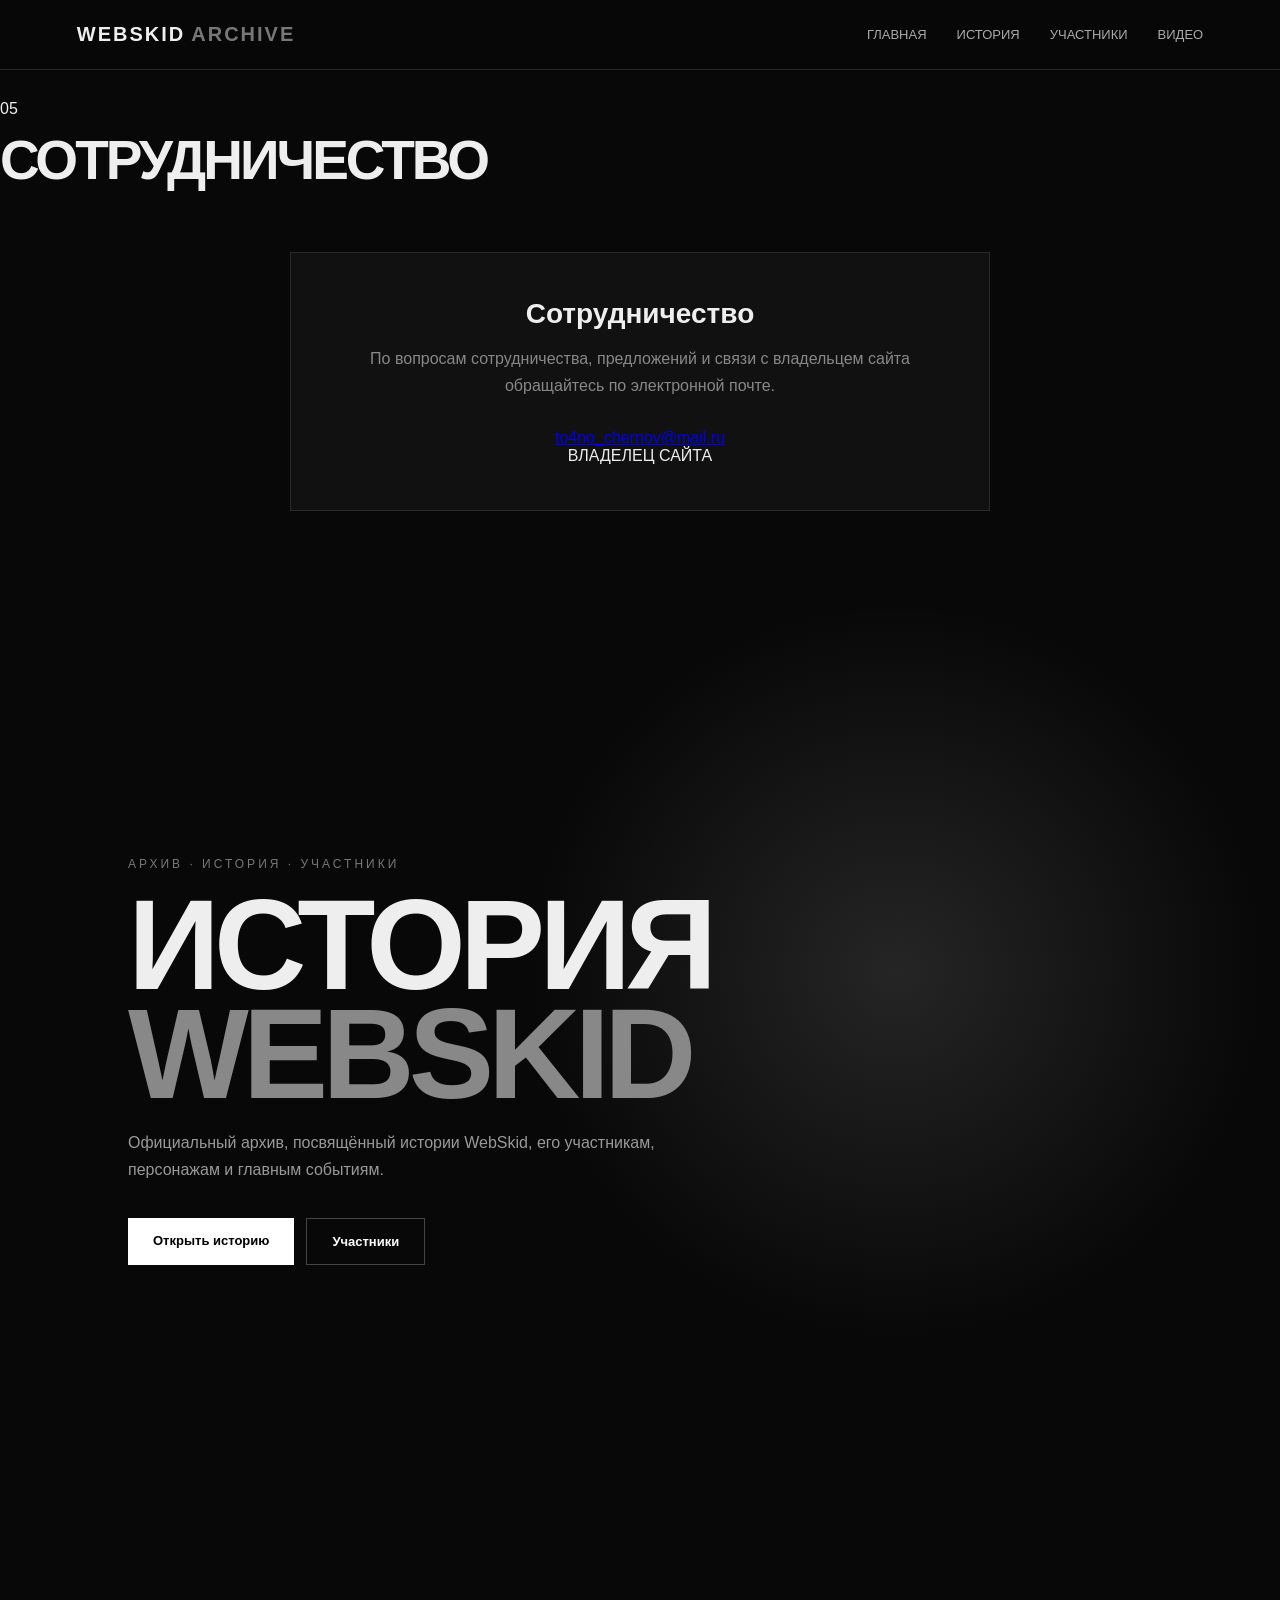
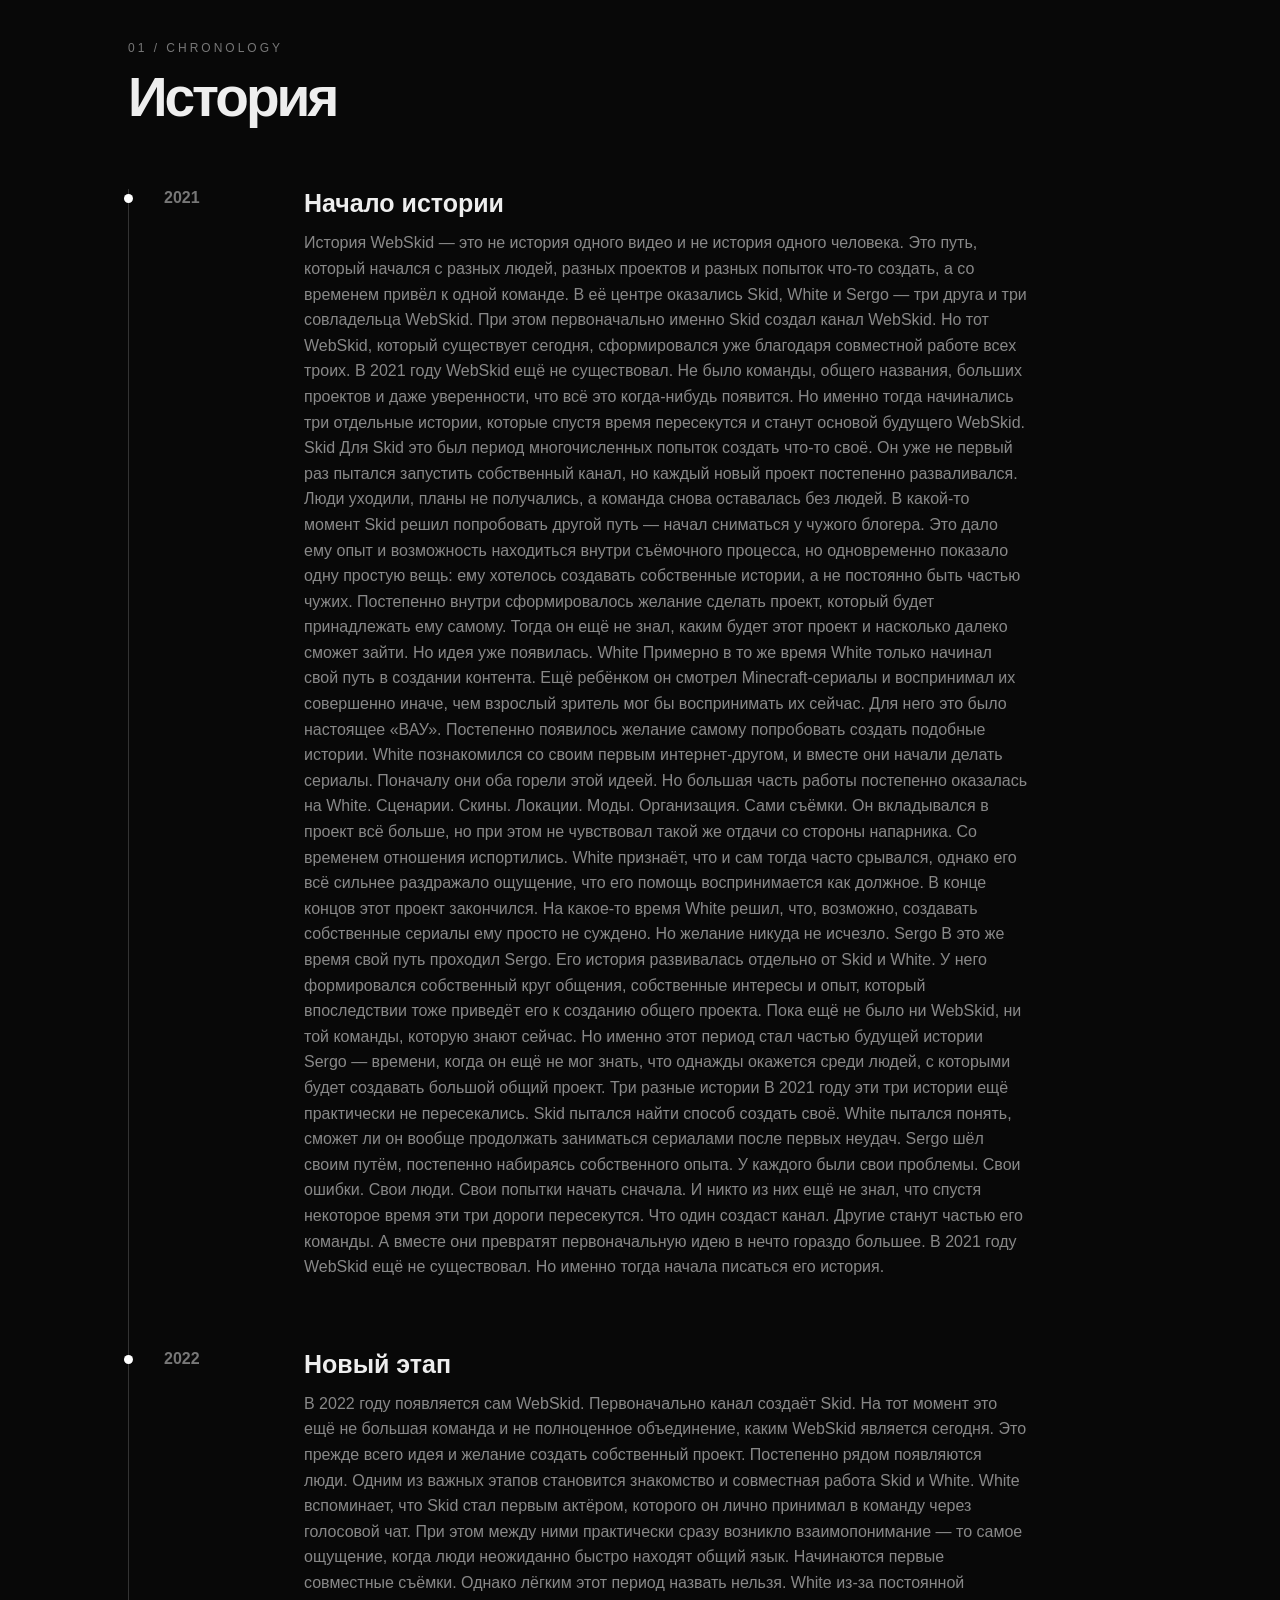
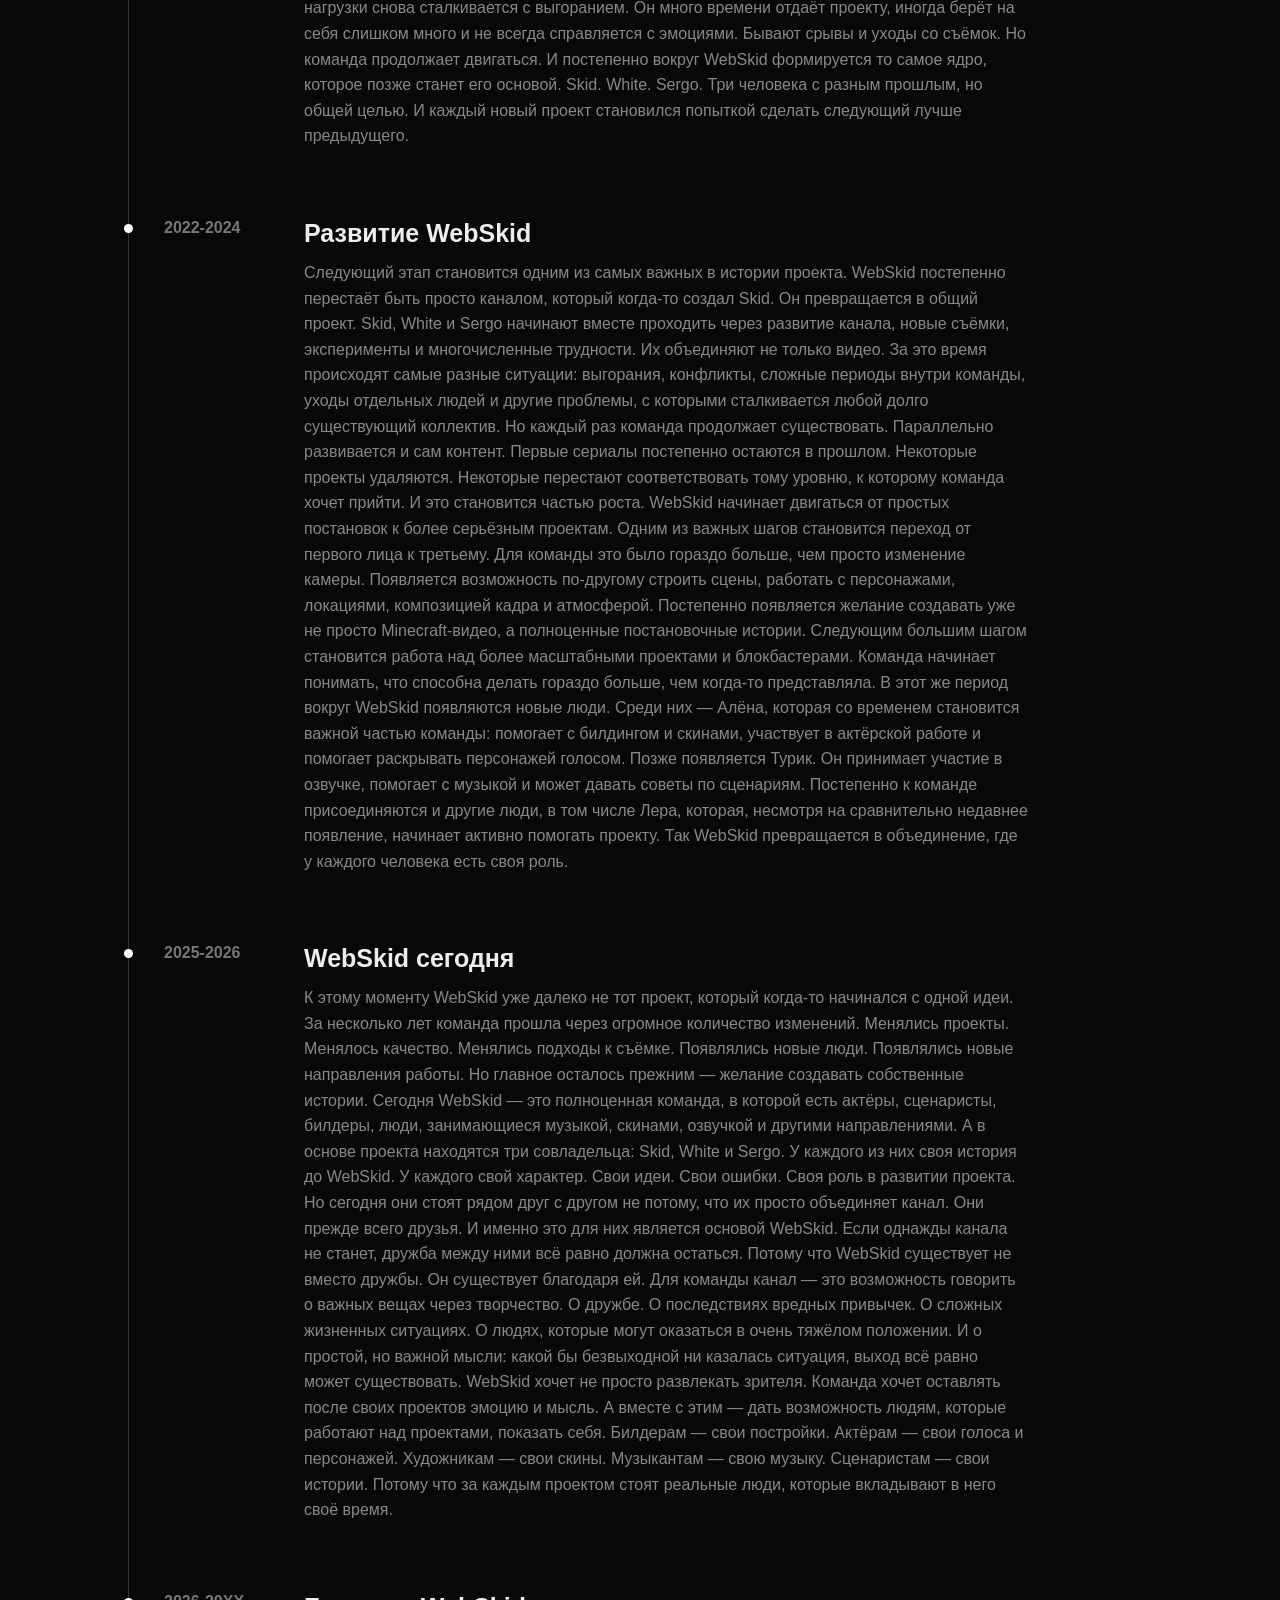
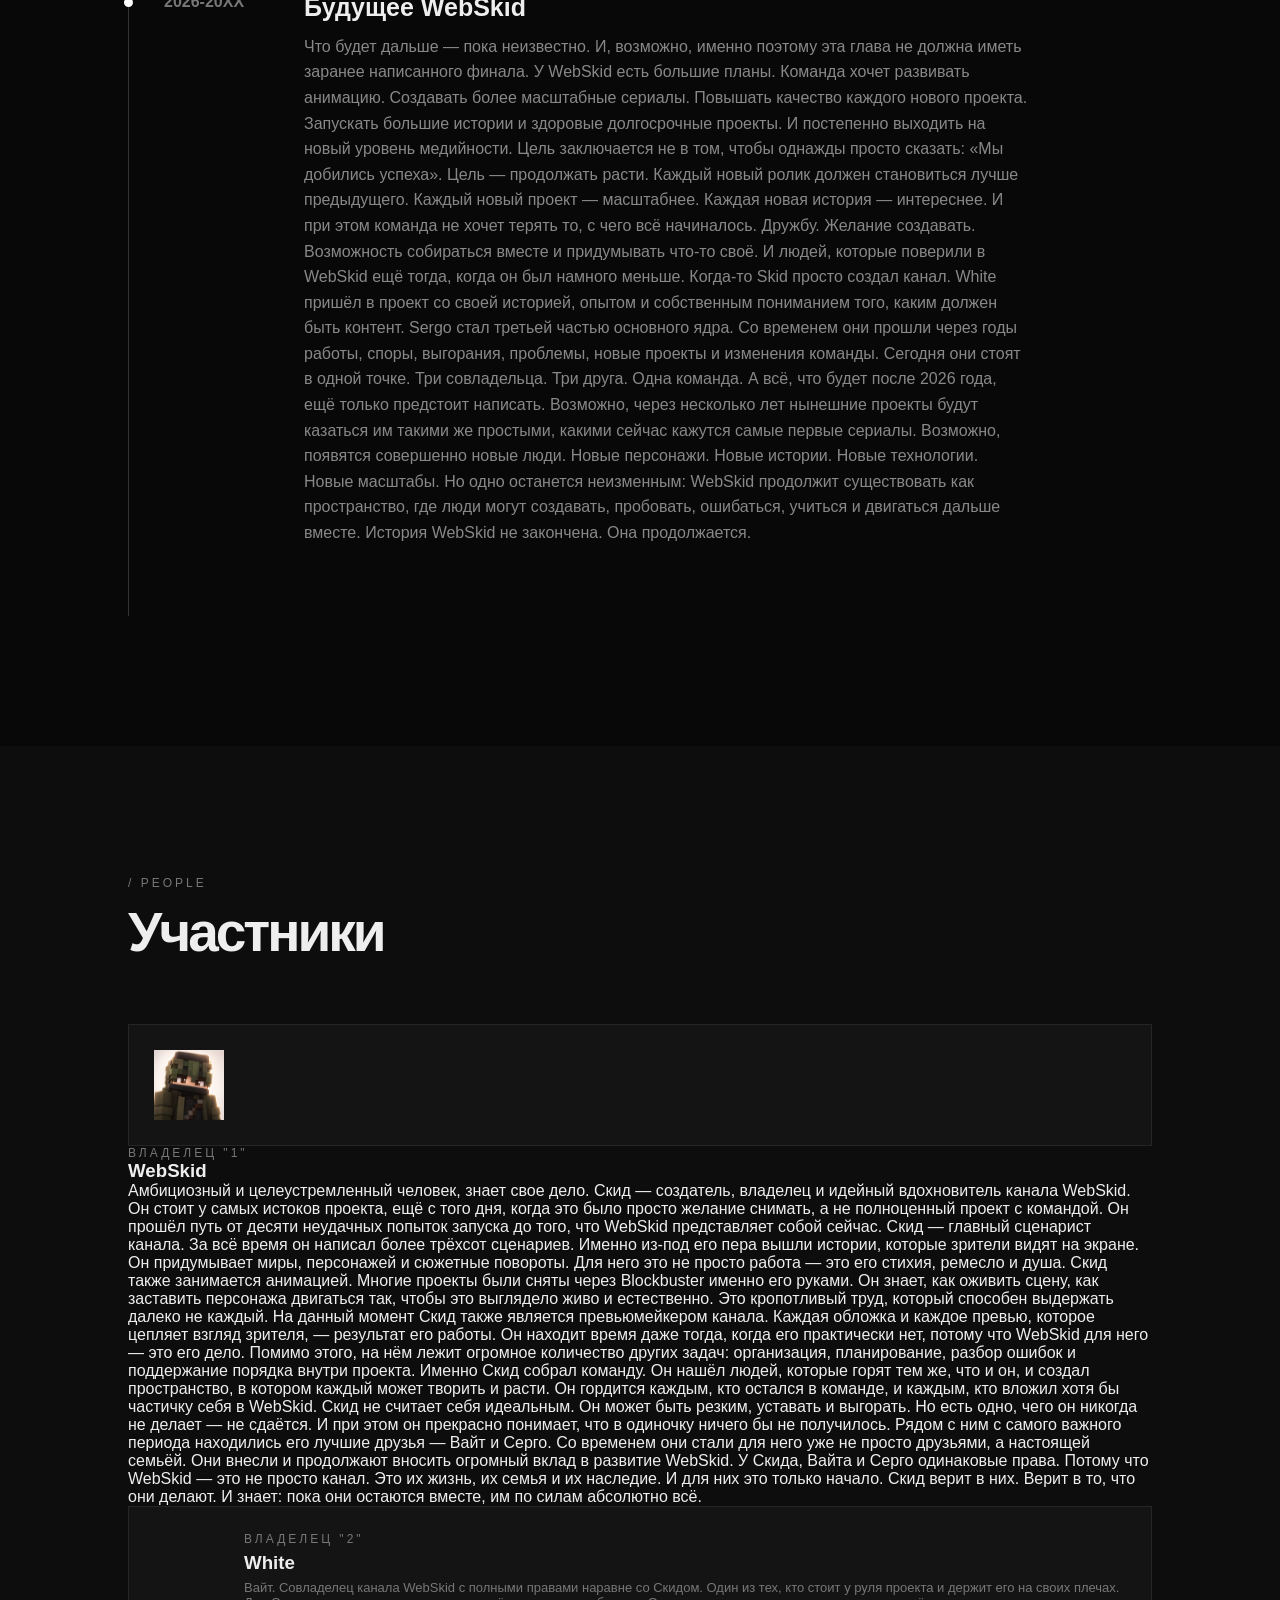
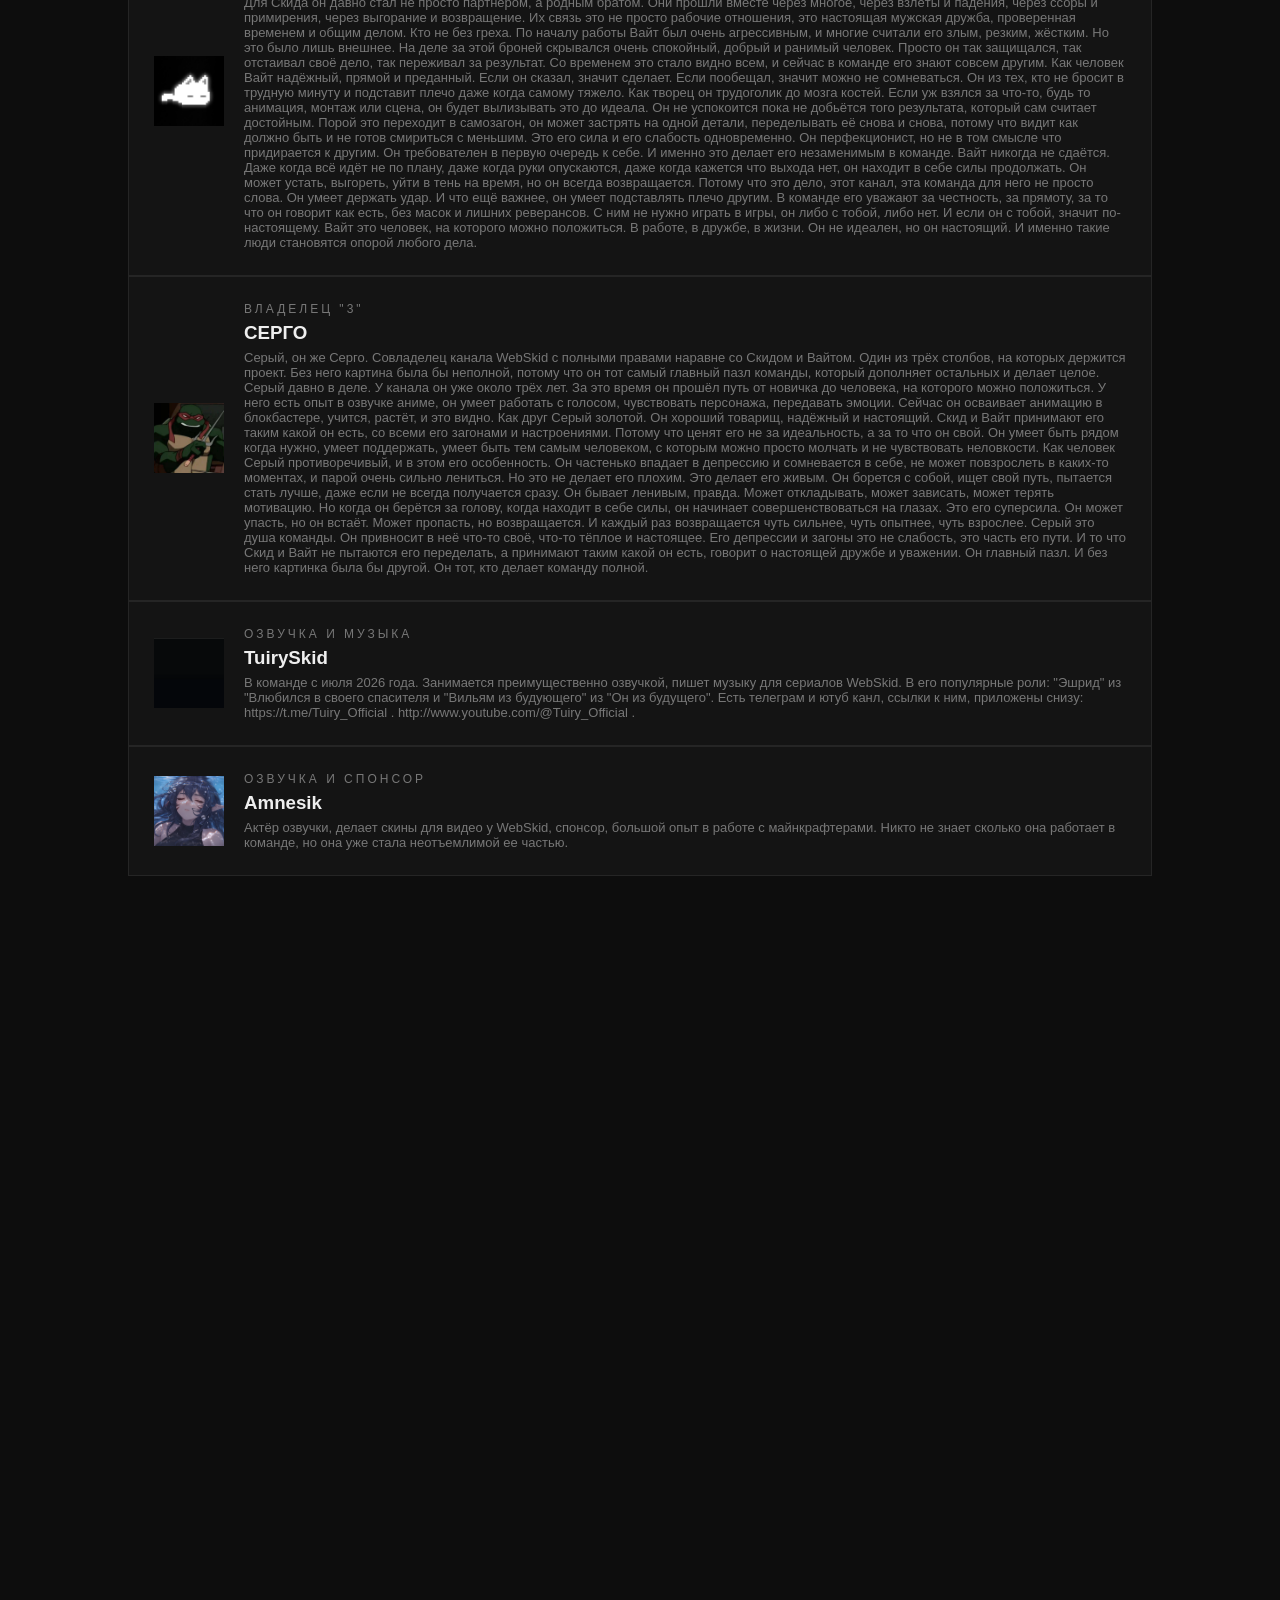
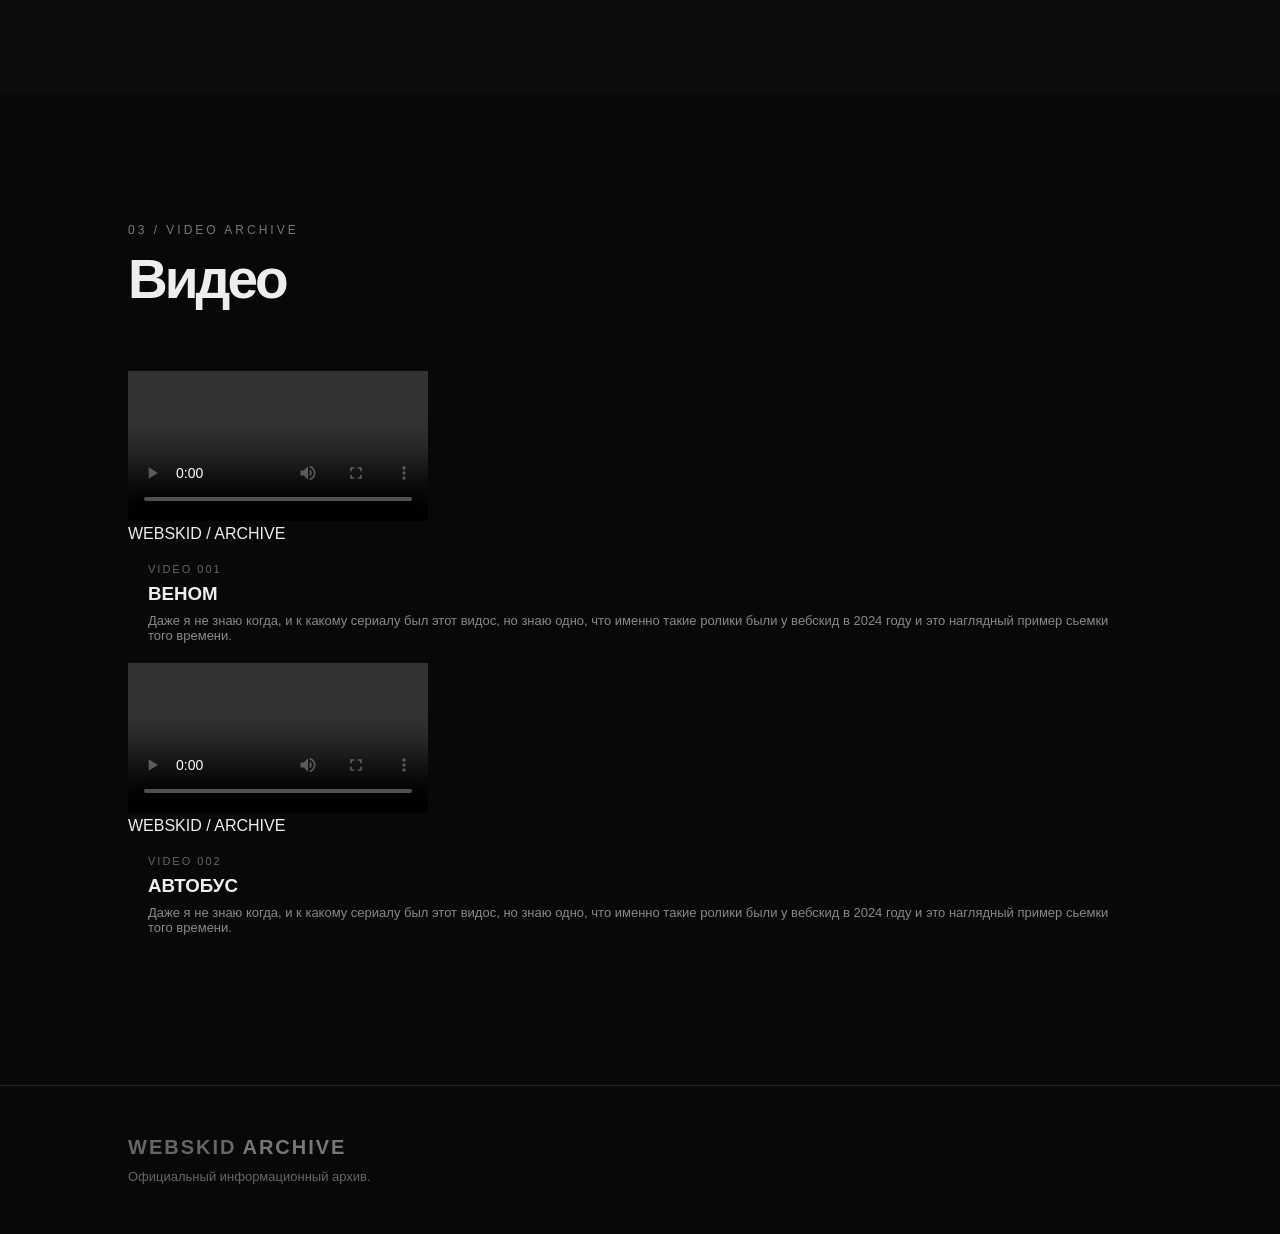
==== index.html @ c8736213 "Update index.html" ====
<!DOCTYPE html>
<html lang="ru">
<head>
	<meta name="google-site-verification" content="oAifn_RwzNo2Ka9eSwXis_Q2N4EGz7neSdnlyb6TXyg" />
    <meta charset="UTF-8">
    <meta name="viewport" content="width=device-width, initial-scale=1.0">
    <title>WebSkid Archive</title>
    <link rel="stylesheet" href="style.css">
</head>

<body>
<section class="collaboration" id="collaboration">
    <div class="section-title">
        <span>05</span>
        <h2>СОТРУДНИЧЕСТВО</h2>
    </div>

    <div class="collaboration-box">
        <h3>Сотрудничество</h3>
        <p>
            По вопросам сотрудничества, предложений и связи
            с владельцем сайта обращайтесь по электронной почте.
        </p>

        <a href="mailto:to4no_chernov@mail.ru" class="owner-email">
    		to4no_chernov@mail.ru
        </a>

        <div class="owner-label">
            ВЛАДЕЛЕЦ САЙТА
        </div>
    </div>
</section>
<header class="header">
    <div class="logo">WEBSKID<span>ARCHIVE</span></div>

    <nav>
        <a href="#home">Главная</a>
        <a href="#history">История</a>
        <a href="#members">Участники</a>
        <a href="#videos">Видео</a>
    </nav>
</header>

<main>

<section id="home" class="hero">
    <div class="hero-content">
        <p class="small-title">АРХИВ · ИСТОРИЯ · УЧАСТНИКИ</p>

        <h1>ИСТОРИЯ<br><span>WEBSKID</span></h1>

        <p class="description">
            Официальный архив, посвящённый истории WebSkid,
            его участникам, персонажам и главным событиям.
        </p>

        <div class="buttons">
            <a href="#history" class="button">Открыть историю</a>
            <a href="#members" class="button secondary">Участники</a>
        </div>
    </div>
</section>


<section id="history" class="section">
    <div class="section-title">
        <p>01 / CHRONOLOGY</p>
        <h2>История</h2>
    </div>

    <div class="timeline">

        <article class="event">
            <div class="date">2021</div>
            <div class="event-content">
                <h3>Начало истории</h3>
                <p>
                 История WebSkid — это не история одного видео и не история одного человека.
Это путь, который начался с разных людей, разных проектов и разных попыток что-то создать, а со временем привёл к одной команде.
В её центре оказались Skid, White и Sergo — три друга и три совладельца WebSkid.
При этом первоначально именно Skid создал канал WebSkid. Но тот WebSkid, который существует сегодня, сформировался уже благодаря совместной работе всех троих.



В 2021 году WebSkid ещё не существовал.
Не было команды, общего названия, больших проектов и даже уверенности, что всё это когда-нибудь появится.
Но именно тогда начинались три отдельные истории, которые спустя время пересекутся и станут основой будущего WebSkid.
Skid
Для Skid это был период многочисленных попыток создать что-то своё.
Он уже не первый раз пытался запустить собственный канал, но каждый новый проект постепенно разваливался. Люди уходили, планы не получались, а команда снова оставалась без людей.
В какой-то момент Skid решил попробовать другой путь — начал сниматься у чужого блогера.
Это дало ему опыт и возможность находиться внутри съёмочного процесса, но одновременно показало одну простую вещь: ему хотелось создавать собственные истории, а не постоянно быть частью чужих.
Постепенно внутри сформировалось желание сделать проект, который будет принадлежать ему самому.
Тогда он ещё не знал, каким будет этот проект и насколько далеко сможет зайти.
Но идея уже появилась.
White
Примерно в то же время White только начинал свой путь в создании контента.
Ещё ребёнком он смотрел Minecraft-сериалы и воспринимал их совершенно иначе, чем взрослый зритель мог бы воспринимать их сейчас.
Для него это было настоящее «ВАУ».
Постепенно появилось желание самому попробовать создать подобные истории.
White познакомился со своим первым интернет-другом, и вместе они начали делать сериалы.
Поначалу они оба горели этой идеей.
Но большая часть работы постепенно оказалась на White.
Сценарии.
Скины.
Локации.
Моды.
Организация.
Сами съёмки.
Он вкладывался в проект всё больше, но при этом не чувствовал такой же отдачи со стороны напарника.
Со временем отношения испортились.
White признаёт, что и сам тогда часто срывался, однако его всё сильнее раздражало ощущение, что его помощь воспринимается как должное.
В конце концов этот проект закончился.
На какое-то время White решил, что, возможно, создавать собственные сериалы ему просто не суждено.
Но желание никуда не исчезло.
Sergo
В это же время свой путь проходил Sergo.
Его история развивалась отдельно от Skid и White.
У него формировался собственный круг общения, собственные интересы и опыт, который впоследствии тоже приведёт его к созданию общего проекта.
Пока ещё не было ни WebSkid, ни той команды, которую знают сейчас.
Но именно этот период стал частью будущей истории Sergo — времени, когда он ещё не мог знать, что однажды окажется среди людей, с которыми будет создавать большой общий проект.
Три разные истории
В 2021 году эти три истории ещё практически не пересекались.
Skid пытался найти способ создать своё.
White пытался понять, сможет ли он вообще продолжать заниматься сериалами после первых неудач.
Sergo шёл своим путём, постепенно набираясь собственного опыта.
У каждого были свои проблемы.
Свои ошибки.
Свои люди.
Свои попытки начать сначала.
И никто из них ещё не знал, что спустя некоторое время эти три дороги пересекутся.
Что один создаст канал.
Другие станут частью его команды.
А вместе они превратят первоначальную идею в нечто гораздо большее.
В 2021 году WebSkid ещё не существовал.
Но именно тогда начала писаться его история.
                </p>
            </div>
        </article>

        <article class="event">
            <div class="date">2022</div>
            <div class="event-content">
                <h3>Новый этап</h3>
                <p>
                 В 2022 году появляется сам WebSkid.
Первоначально канал создаёт Skid.
На тот момент это ещё не большая команда и не полноценное объединение, каким WebSkid является сегодня.
Это прежде всего идея и желание создать собственный проект.
Постепенно рядом появляются люди.
Одним из важных этапов становится знакомство и совместная работа Skid и White.
White вспоминает, что Skid стал первым актёром, которого он лично принимал в команду через голосовой чат. При этом между ними практически сразу возникло взаимопонимание — то самое ощущение, когда люди неожиданно быстро находят общий язык.
Начинаются первые совместные съёмки.
Однако лёгким этот период назвать нельзя.
White из-за постоянной нагрузки снова сталкивается с выгоранием. Он много времени отдаёт проекту, иногда берёт на себя слишком много и не всегда справляется с эмоциями.
Бывают срывы и уходы со съёмок.
Но команда продолжает двигаться.
И постепенно вокруг WebSkid формируется то самое ядро, которое позже станет его основой.
Skid. White. Sergo.
Три человека с разным прошлым, но общей целью.
И каждый новый проект становился попыткой сделать следующий лучше предыдущего.

                </p>
            </div>
        </article>

        <article class="event">
            <div class="date">2022-2024</div>
            <div class="event-content">
                <h3>Развитие WebSkid</h3>
                <p>
               Следующий этап становится одним из самых важных в истории проекта.
WebSkid постепенно перестаёт быть просто каналом, который когда-то создал Skid.
Он превращается в общий проект.
Skid, White и Sergo начинают вместе проходить через развитие канала, новые съёмки, эксперименты и многочисленные трудности.
Их объединяют не только видео.
За это время происходят самые разные ситуации: выгорания, конфликты, сложные периоды внутри команды, уходы отдельных людей и другие проблемы, с которыми сталкивается любой долго существующий коллектив.
Но каждый раз команда продолжает существовать.
Параллельно развивается и сам контент.
Первые сериалы постепенно остаются в прошлом.
Некоторые проекты удаляются.
Некоторые перестают соответствовать тому уровню, к которому команда хочет прийти.
И это становится частью роста.
WebSkid начинает двигаться от простых постановок к более серьёзным проектам.
Одним из важных шагов становится переход от первого лица к третьему.
Для команды это было гораздо больше, чем просто изменение камеры.
Появляется возможность по-другому строить сцены, работать с персонажами, локациями, композицией кадра и атмосферой.
Постепенно появляется желание создавать уже не просто Minecraft-видео, а полноценные постановочные истории.
Следующим большим шагом становится работа над более масштабными проектами и блокбастерами.
Команда начинает понимать, что способна делать гораздо больше, чем когда-то представляла.
В этот же период вокруг WebSkid появляются новые люди.
Среди них — Алёна, которая со временем становится важной частью команды: помогает с билдингом и скинами, участвует в актёрской работе и помогает раскрывать персонажей голосом.
Позже появляется Турик. Он принимает участие в озвучке, помогает с музыкой и может давать советы по сценариям.
Постепенно к команде присоединяются и другие люди, в том числе Лера, которая, несмотря на сравнительно недавнее появление, начинает активно помогать проекту.
Так WebSkid превращается в объединение, где у каждого человека есть своя роль.
  
                </p>
            </div>
        </article>

        <article class="event">
            <div class="date">2025-2026</div>
            <div class="event-content">
                <h3>WebSkid сегодня</h3>
                <p>
                 К этому моменту WebSkid уже далеко не тот проект, который когда-то начинался с одной идеи.
За несколько лет команда прошла через огромное количество изменений.
Менялись проекты.
Менялось качество.
Менялись подходы к съёмке.
Появлялись новые люди.
Появлялись новые направления работы.
Но главное осталось прежним — желание создавать собственные истории.
Сегодня WebSkid — это полноценная команда, в которой есть актёры, сценаристы, билдеры, люди, занимающиеся музыкой, скинами, озвучкой и другими направлениями.
А в основе проекта находятся три совладельца:
Skid, White и Sergo.
У каждого из них своя история до WebSkid.
У каждого свой характер.
Свои идеи.
Свои ошибки.
Своя роль в развитии проекта.
Но сегодня они стоят рядом друг с другом не потому, что их просто объединяет канал.
Они прежде всего друзья.
И именно это для них является основой WebSkid.
Если однажды канала не станет, дружба между ними всё равно должна остаться.
Потому что WebSkid существует не вместо дружбы.
Он существует благодаря ей.
Для команды канал — это возможность говорить о важных вещах через творчество.
О дружбе.
О последствиях вредных привычек.
О сложных жизненных ситуациях.
О людях, которые могут оказаться в очень тяжёлом положении.
И о простой, но важной мысли:
какой бы безвыходной ни казалась ситуация, выход всё равно может существовать.
WebSkid хочет не просто развлекать зрителя.
Команда хочет оставлять после своих проектов эмоцию и мысль.
А вместе с этим — дать возможность людям, которые работают над проектами, показать себя.
Билдерам — свои постройки.
Актёрам — свои голоса и персонажей.
Художникам — свои скины.
Музыкантам — свою музыку.
Сценаристам — свои истории.
Потому что за каждым проектом стоят реальные люди, которые вкладывают в него своё время.
                </p>
            </div>
        </article>

	 <article class="event">
            <div class="date">2026-20ХХ</div>
            <div class="event-content">
                <h3>Будущее WebSkid </h3>
                <p>
					Что будет дальше — пока неизвестно.
И, возможно, именно поэтому эта глава не должна иметь заранее написанного финала.
У WebSkid есть большие планы.
Команда хочет развивать анимацию.
Создавать более масштабные сериалы.
Повышать качество каждого нового проекта.
Запускать большие истории и здоровые долгосрочные проекты.
И постепенно выходить на новый уровень медийности.
Цель заключается не в том, чтобы однажды просто сказать:
«Мы добились успеха».
Цель — продолжать расти.
Каждый новый ролик должен становиться лучше предыдущего.
Каждый новый проект — масштабнее.
Каждая новая история — интереснее.
И при этом команда не хочет терять то, с чего всё начиналось.
Дружбу.
Желание создавать.
Возможность собираться вместе и придумывать что-то своё.
И людей, которые поверили в WebSkid ещё тогда, когда он был намного меньше.
Когда-то Skid просто создал канал.
White пришёл в проект со своей историей, опытом и собственным пониманием того, каким должен быть контент.
Sergo стал третьей частью основного ядра.
Со временем они прошли через годы работы, споры, выгорания, проблемы, новые проекты и изменения команды.
Сегодня они стоят в одной точке.
Три совладельца. Три друга. Одна команда.
А всё, что будет после 2026 года, ещё только предстоит написать.
Возможно, через несколько лет нынешние проекты будут казаться им такими же простыми, какими сейчас кажутся самые первые сериалы.
Возможно, появятся совершенно новые люди.
Новые персонажи.
Новые истории.
Новые технологии.
Новые масштабы.
Но одно останется неизменным:
WebSkid продолжит существовать как пространство, где люди могут создавать, пробовать, ошибаться, учиться и двигаться дальше вместе.
История WebSkid не закончена.
Она продолжается.

</p>

    </div>
</section>


<section id="members" class="section dark">
    <div class="section-title">
        <p>/ PEOPLE</p>
        <h2>Участники</h2>
    </div>

    <div class="members-grid">

        <article class="member-card">
            <div class="avatar"><img src="images/Skid.PNG" ></div></div>
            <div>
                <p class="role">ВЛАДЕЛЕЦ "1"</p>
                <h3>WebSkid</h3>
                <p>Амбициозный и целеустремленный человек, знает свое дело. Скид — создатель, владелец и идейный вдохновитель канала WebSkid. Он стоит у самых истоков проекта, ещё с того дня, когда это было просто желание снимать, а не полноценный проект с командой.

Он прошёл путь от десяти неудачных попыток запуска до того, что WebSkid представляет собой сейчас. Скид — главный сценарист канала. За всё время он написал более трёхсот сценариев. Именно из-под его пера вышли истории, которые зрители видят на экране. Он придумывает миры, персонажей и сюжетные повороты. Для него это не просто работа — это его стихия, ремесло и душа.

Скид также занимается анимацией. Многие проекты были сняты через Blockbuster именно его руками. Он знает, как оживить сцену, как заставить персонажа двигаться так, чтобы это выглядело живо и естественно. Это кропотливый труд, который способен выдержать далеко не каждый.

На данный момент Скид также является превьюмейкером канала. Каждая обложка и каждое превью, которое цепляет взгляд зрителя, — результат его работы. Он находит время даже тогда, когда его практически нет, потому что WebSkid для него — это его дело.

Помимо этого, на нём лежит огромное количество других задач: организация, планирование, разбор ошибок и поддержание порядка внутри проекта.

Именно Скид собрал команду. Он нашёл людей, которые горят тем же, что и он, и создал пространство, в котором каждый может творить и расти. Он гордится каждым, кто остался в команде, и каждым, кто вложил хотя бы частичку себя в WebSkid.

Скид не считает себя идеальным. Он может быть резким, уставать и выгорать. Но есть одно, чего он никогда не делает — не сдаётся.

И при этом он прекрасно понимает, что в одиночку ничего бы не получилось. Рядом с ним с самого важного периода находились его лучшие друзья — Вайт и Серго. Со временем они стали для него уже не просто друзьями, а настоящей семьёй. Они внесли и продолжают вносить огромный вклад в развитие WebSkid.

У Скида, Вайта и Серго одинаковые права. Потому что WebSkid — это не просто канал. Это их жизнь, их семья и их наследие.

И для них это только начало.

Скид верит в них. Верит в то, что они делают. И знает: пока они остаются вместе, им по силам абсолютно всё.</p>
            </div>
        </article>

        <article class="member-card">
            <div class="avatar"><img src="images/SSD.jpg" alt="Tuiry"></div></div>
            <div>
                <p class="role">ВЛАДЕЛЕЦ "2"</p>
                <h3>White</h3>
                <p> Вайт. Совладелец канала WebSkid с полными правами наравне со Скидом. Один из тех, кто стоит у руля проекта и держит его на своих плечах. Для Скида он давно стал не просто партнёром, а родным братом. Они прошли вместе через многое, через взлёты и падения, через ссоры и примирения, через выгорание и возвращение. Их связь это не просто рабочие отношения, это настоящая мужская дружба, проверенная временем и общим делом. Кто не без греха. По началу работы Вайт был очень агрессивным, и многие считали его злым, резким, жёстким. Но это было лишь внешнее. На деле за этой броней скрывался очень спокойный, добрый и ранимый человек. Просто он так защищался, так отстаивал своё дело, так переживал за результат. Со временем это стало видно всем, и сейчас в команде его знают совсем другим. Как человек Вайт надёжный, прямой и преданный. Если он сказал, значит сделает. Если пообещал, значит можно не сомневаться. Он из тех, кто не бросит в трудную минуту и подставит плечо даже когда самому тяжело. Как творец он трудоголик до мозга костей. Если уж взялся за что-то, будь то анимация, монтаж или сцена, он будет вылизывать это до идеала. Он не успокоится пока не добьётся того результата, который сам считает достойным. Порой это переходит в самозагон, он может застрять на одной детали, переделывать её снова и снова, потому что видит как должно быть и не готов смириться с меньшим. Это его сила и его слабость одновременно. Он перфекционист, но не в том смысле что придирается к другим. Он требователен в первую очередь к себе. И именно это делает его незаменимым в команде. Вайт никогда не сдаётся. Даже когда всё идёт не по плану, даже когда руки опускаются, даже когда кажется что выхода нет, он находит в себе силы продолжать. Он может устать, выгореть, уйти в тень на время, но он всегда возвращается. Потому что это дело, этот канал, эта команда для него не просто слова. Он умеет держать удар. И что ещё важнее, он умеет подставлять плечо другим. В команде его уважают за честность, за прямоту, за то что он говорит как есть, без масок и лишних реверансов. С ним не нужно играть в игры, он либо с тобой, либо нет. И если он с тобой, значит по-настоящему. Вайт это человек, на которого можно положиться. В работе, в дружбе, в жизни. Он не идеален, но он настоящий. И именно такие люди становятся опорой любого дела.   </p>
            </div>
        </article>

        <article class="member-card">
            <div class="avatar"><img src="images/Sergo.jpg" ></div></div>
            <div>
                <p class="role">ВЛАДЕЛЕЦ "3"</p>
                <h3>СЕРГО</h3>
                <p> Серый, он же Серго. Совладелец канала WebSkid с полными правами наравне со Скидом и Вайтом. Один из трёх столбов, на которых держится проект. Без него картина была бы неполной, потому что он тот самый главный пазл команды, который дополняет остальных и делает целое. Серый давно в деле. У канала он уже около трёх лет. За это время он прошёл путь от новичка до человека, на которого можно положиться. У него есть опыт в озвучке аниме, он умеет работать с голосом, чувствовать персонажа, передавать эмоции. Сейчас он осваивает анимацию в блокбастере, учится, растёт, и это видно. Как друг Серый золотой. Он хороший товарищ, надёжный и настоящий. Скид и Вайт принимают его таким какой он есть, со всеми его загонами и настроениями. Потому что ценят его не за идеальность, а за то что он свой. Он умеет быть рядом когда нужно, умеет поддержать, умеет быть тем самым человеком, с которым можно просто молчать и не чувствовать неловкости. Как человек Серый противоречивый, и в этом его особенность. Он частенько впадает в депрессию и сомневается в себе, не может повзрослеть в каких-то моментах, и парой очень сильно лениться. Но это не делает его плохим. Это делает его живым. Он борется с собой, ищет свой путь, пытается стать лучше, даже если не всегда получается сразу. Он бывает ленивым, правда. Может откладывать, может зависать, может терять мотивацию. Но когда он берётся за голову, когда находит в себе силы, он начинает совершенствоваться на глазах. Это его суперсила. Он может упасть, но он встаёт. Может пропасть, но возвращается. И каждый раз возвращается чуть сильнее, чуть опытнее, чуть взрослее. Серый это душа команды. Он привносит в неё что-то своё, что-то тёплое и настоящее. Его депрессии и загоны это не слабость, это часть его пути. И то что Скид и Вайт не пытаются его переделать, а принимают таким какой он есть, говорит о настоящей дружбе и уважении. Он главный пазл. И без него картинка была бы другой. Он тот, кто делает команду полной. </p>
            </div>
        </article>
<article class="member-card">
            <div class="avatar">
		<img src="images/tuiry.png" alt="Tuiry"></div>
            <div>
                <p class="role">ОЗВУЧКА И МУЗЫКА</p>
                <h3>TuirySkid</h3>

                <p>В команде с июля 2026 года. Занимается преимущественно озвучкой, пишет музыку для сериалов WebSkid.
 В его популярные роли: "Эшрид" из "Влюбился в своего спасителя и "Вильям из будующего" из "Он из будущего". 
Есть телеграм и ютуб канл, ссылки к ним, приложены снизу: https://t.me/Tuiry_Official . http://www.youtube.com/@Tuiry_Official .</p>

            </div>
        </article>
<article class="member-card">
            <div class="avatar"><img src="images/Ler.jpg" ></div>
            <div>
                <p class="role">ОЗВУЧКА И СПОНСОР</p>
                <h3>Amnesik</h3>
                <p>Актёр озвучки, делает скины для видео у WebSkid, спонсор, большой опыт в работе с майнкрафтерами. Никто не знает сколько она работает в команде, но она уже стала неотъемлимой ее частью. </p>
            </div>
        </article>
<article class="member-card">
            <div class="avatar"><img src="images/loii.jpg" ></div>
            <div>
                <p class="role">ОЗВУЧКА</p>
                <h3>Лютик</h3>
                <p>В команде Webskid примерно с 23 декабря 2025 года. Занимается озвучкой майнкрафт сериалов уже 1 год и 9 месяцев. Делала долгий перерыв в озвучке из-за нехватки времени, но теперь продолжает активную работу. 
Самые популярные роли:
Айлин - охотник влюбился в девушку лису;
Сацуки - ботанка влюбилась в главную хулиганку.</p>
            </div>
        </article>
<article class="member-card">
            <div class="avatar"><img src="images/popo.jpg" ></div>
            <div>
                <p class="role">ОЗВУЧКА</p>
                <h3>Выдра</h3>
                <p> В команде с августа 2024 года. Дала голос многим персонажам. Самые узнаваемые — Сабрина из "Хроноскитальцев", Мию из "В неудачника влюбилась девушка робот" и Мимико из "Влюбился в спасителя". </p>
            </div>
        </article>
<article class="member-card">
            <div class="avatar"><img src="images/GRR.jpg" ></div>
            <div>
                <p class="role">БИЛДИНГ И ОЗВУЧКА</p>
                <h3>Miruka</h3>
                <p>Занимается озвучкой два года, но в основе своей работает билдером и стаж работы уже более 5 лет. На WebSkid зачастую помогает Вайту, знает как сделать любой кадр лучше.</p>
            </div>
        </article>
<article class="member-card">
            <div class="avatar"><img src="images/chay.jpg" ></div>
            <div>
                <p class="role">ОЗВУЧКА</p>
                <h3>ЧаЙоК</h3>
                <p>
Занимается озвучкой с декабря 2025, Дал голос запомнившему персонажу "Эйрик" из "Влюбился в своего спасителя"</p>
            </div>
        </article>
<article class="member-card">
            <div class="avatar"><img src="images/gost.jpg" ></div>
            <div>
                <p class="role">ОЗВУЧКА</p>
                <h3>ChIMeRat</h3>
                <p>В команде с мая 2026 года, занимает роль актёра озвучки. Даёт свой голос персонажам, стараясь передать их характер, эмоции и настроение. Любит экспериментировать с подачей и добавлять что-то своё, чтобы персонажи звучали живо и не скучно. Старается делать озвучку такой, чтобы зрителям было интересно слушать и следить за героями.

За время работы в команде озвучила таких персонажей, как Кимико из сериала «Влюбился в своего спасителя» и Вику из «Девушка не знала, что он из будущего».</p>
            </div>
        </article>

    </div>
</section>


<section id="videos" class="section">
    <div class="section-title">
        <p>03 / VIDEO ARCHIVE</p>
        <h2>Видео</h2>
    </div>

<div class="video-card>
	<div class="video-player">
		<video controls>
			<source src="videos/First.MP4" type="video/MP4">
		</video>

		<div class="video-labe1">WEBSKID / ARCHIVE</div>
	</div>
			<div class="video-info">
				<p class="video-number">VIDEO 001</p>
				<h3> ВЕНОМ </h3>
				<p>Даже я не знаю когда, и к какому сериалу был этот видос, но знаю одно, что именно такие ролики были у вебскид в 2024 году и это наглядный пример сьемки того времени.</p>
			</div>
</div>

<div class="video-card>
	<div class="video-player">
		<video controls>
			<source src="videos/Second.MOV" type="video/MP4">
		</video>

		<div class="video-labe1">WEBSKID / ARCHIVE</div>
	</div>
			<div class="video-info">
				<p class="video-number">VIDEO 002</p>
				<h3> АВТОБУС </h3>
				<p>Даже я не знаю когда, и к какому сериалу был этот видос, но знаю одно, что именно такие ролики были у вебскид в 2024 году и это наглядный пример сьемки того времени.</p>
			</div>
</div>


</section>

</main>
	




<footer>
    <div class="logo">WEBSKID<span>ARCHIVE</span></div>
    <p>Официальный информационный архив.</p>
</footer>

<script src="script.js"></script>

</body>
</html>
---- style.css ----
* {
    margin: 0;
    padding: 0;
    box-sizing: border-box;
}

html {
    scroll-behavior: smooth;
}

body {
    background: #080808;
    color: #eeeeee;
    font-family: Arial, Helvetica, sans-serif;
}

.header {
    position: fixed;
    top: 0;
    left: 0;
    width: 100%;
    height: 70px;

    display: flex;
    align-items: center;
    justify-content: space-between;

    padding: 0 6%;
    background: rgba(8, 8, 8, 0.85);
    border-bottom: 1px solid #242424;

    backdrop-filter: blur(12px);
    z-index: 100;
}

.logo {
    font-size: 20px;
    font-weight: 900;
    letter-spacing: 2px;
}

.logo span {
    color: #777;
    margin-left: 6px;
}

nav {
    display: flex;
    gap: 30px;
}

nav a {
    color: #aaa;
    text-decoration: none;
    font-size: 13px;
    text-transform: uppercase;
    transition: 0.2s;
}

nav a:hover {
    color: white;
}


.hero {
    min-height: 100vh;

    display: flex;
    align-items: center;

    padding: 120px 10%;

    background:
        radial-gradient(circle at 70% 40%, #252525 0%, transparent 35%),
        #080808;
}

.hero-content {
    max-width: 800px;
}

.small-title,
.section-title p,
.role {
    color: #777;
    font-size: 12px;
    letter-spacing: 3px;
}

.hero h1 {
    margin: 20px 0;

    font-size: clamp(55px, 10vw, 130px);
    line-height: 0.85;
    letter-spacing: -6px;
}

.hero h1 span {
    color: #888;
}

.description {
    max-width: 550px;
    color: #999;
    line-height: 1.7;
    font-size: 16px;
}

.buttons {
    display: flex;
    gap: 12px;
    margin-top: 35px;
}

.button {
    display: inline-block;
    padding: 15px 25px;

    background: white;
    color: black;

    text-decoration: none;
    font-size: 13px;
    font-weight: bold;

    transition: 0.2s;
}

.button:hover {
    transform: translateY(-3px);
}

.button.secondary {
    background: transparent;
    color: white;
    border: 1px solid #444;
}


.section {
    padding: 130px 10%;
}

.section.dark {
    background: #0d0d0d;
}

.section-title {
    margin-bottom: 60px;
}

.section-title h2 {
    margin-top: 10px;
    font-size: 55px;
    letter-spacing: -3px;
}


.timeline {
    max-width: 900px;
    border-left: 1px solid #333;
}

.event {
    position: relative;

    display: grid;
    grid-template-columns: 100px 1fr;
    gap: 40px;

    padding: 0 0 70px 35px;
}

.event::before {
    content: "";

    position: absolute;
    left: -5px;
    top: 5px;

    width: 9px;
    height: 9px;

    background: white;
    border-radius: 50%;
}

.date {
    color: #777;
    font-weight: bold;
}

.event-content h3 {
    font-size: 25px;
    margin-bottom: 12px;
}

.event-content p {
    color: #888;
    line-height: 1.6;
}


.members-grid {
    display: grid;
    grid-template-columns: repeat(auto-fit, minmax(280px, 1fr));
    gap: 20px;
}

.member-card {
    padding: 25px;

    display: flex;
    align-items: center;
    gap: 20px;

    background: #141414;
    border: 1px solid #252525;

    transition: 0.25s;
}

.member-card:hover {
    transform: translateY(-5px);
    border-color: #555;
}
.avatar {
    width: 70px;
    height: 70px;
    overflow: hidden;
    flex-shrink: 0;
}

.avatar img {
    width: 100%;
    height: 100%;
    object-fit: cover;
}
.avatar {
    width: 70px;
    height: 70px;

    display: flex;
    align-items: center;
    justify-content: center;

    background: #252525;
    color: #777;

    font-size: 25px;
    font-weight: bold;
}

.member-card h3 {
    margin: 6px 0;
}

.member-card p:last-child {
    color: #777;
    font-size: 13px;
}


.video-grid {
    display: grid;
    grid-template-columns: repeat(auto-fit, minmax(300px, 1fr));
    gap: 25px;
}

.video-card {
    background: #111;
    border: 1px solid #242424;
}

.video-placeholder {
    height: 190px;

    display: flex;
    align-items: center;
    justify-content: center;

    background: #202020;

    font-size: 35px;
    color: #777;
}

.video-info {
    padding: 20px;
}

.video-info p:first-child {
    color: #666;
    font-size: 11px;
    letter-spacing: 2px;
}

.video-info h3 {
    margin: 10px 0;
}

.video-info p:last-child {
    color: #777;
    font-size: 13px;
}


footer {
    padding: 50px 10%;
    border-top: 1px solid #222;
    color: #666;
}

footer p {margin-top: 10px;
    font-size: 13px;
}


@media (max-width: 700px) {

    .header {
        padding: 0 20px;
    }

    nav {
        display: none;
    }

    .hero {
        padding: 100px 25px;
    }

    .hero h1 {
        letter-spacing: -3px;
    }

    .section {
        padding: 90px 25px;
    }

    .section-title h2 {
        font-size: 42px;
    }

    .event {
        grid-template-columns: 1fr;
        gap: 10px;
    }

    .buttons {
        flex-direction: column;
        align-items: flex-start;
    }
}


.video-card {
width: 600px;
max-width: 90%;
margin: 0 auto;
background: #111;
border: 1px solid #292929;
overflow: hidden;
}

.video-player {
position: relative;
width: 100%;
aspect-ratio: 16 / 9;
background: #000;
}

.video-player video {
width: 100%;
height: 100%;
display: block;
}

.video-label {
position: absolute;
top: 12px;
left: 12px;
padding: 6px 10px;
background: rgba(0, 0, 0, 0.8);
border-left: 3px solid #e63946;
color: white;
font-size: 11px;
letter-spacing: 1.5px;
pointer-events: none;
}

.video-info {
padding: 20px;
}

.video-number {
color: #e63946;
font-size: 11px;
letter-spacing: 2px;
}

.video-info h3 {
margin: 8px 0;
}

.video-info p:last-child {
color: #888;
}
.collaboration {
    padding: 100px 0;
}

.collaboration-box {
    max-width: 700px;
    margin: 0 auto;
    padding: 45px;
    background: #111;
    border: 1px solid #292929;
    text-align: center;
}

.collaboration-box h3 {
    margin-bottom: 15px;
    font-size: 28px;
}

.collaboration-box p {
    color: #888;
    line-height: 1.7;
    margin-bottom: 30px;
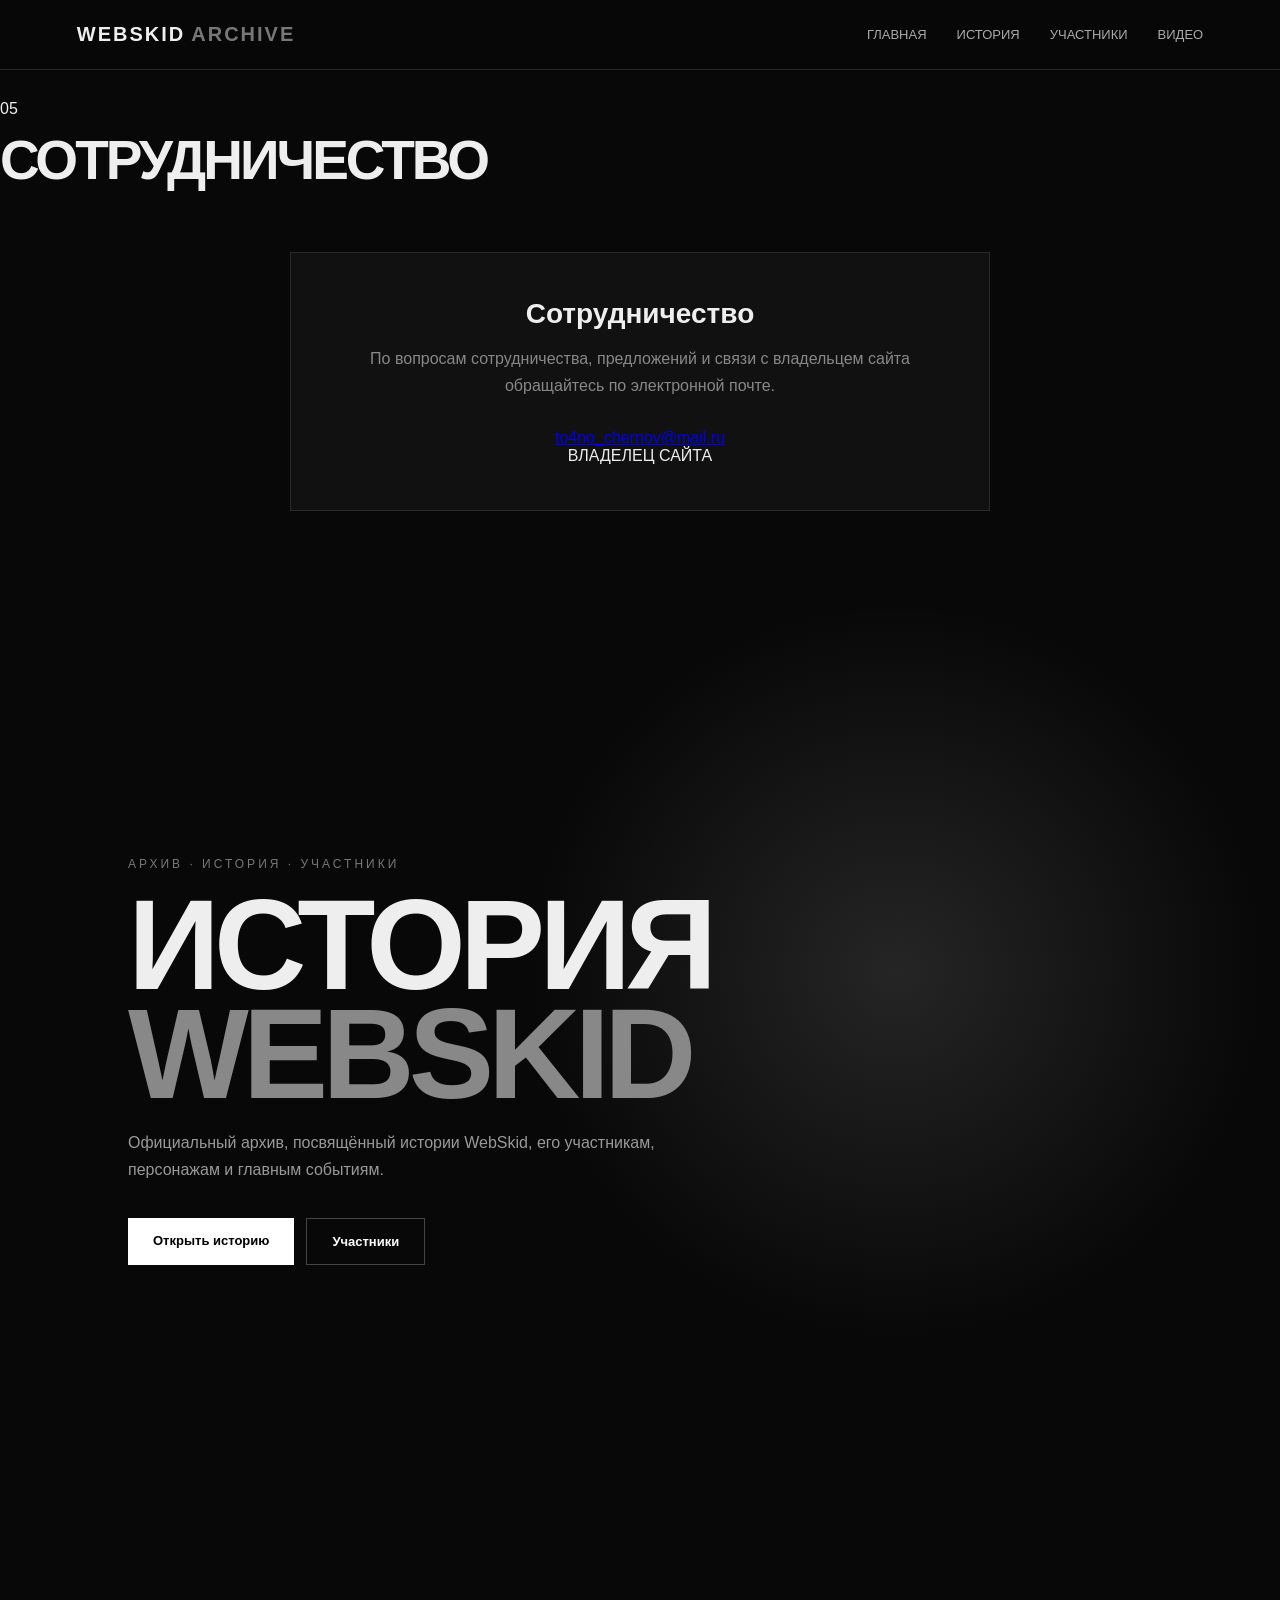
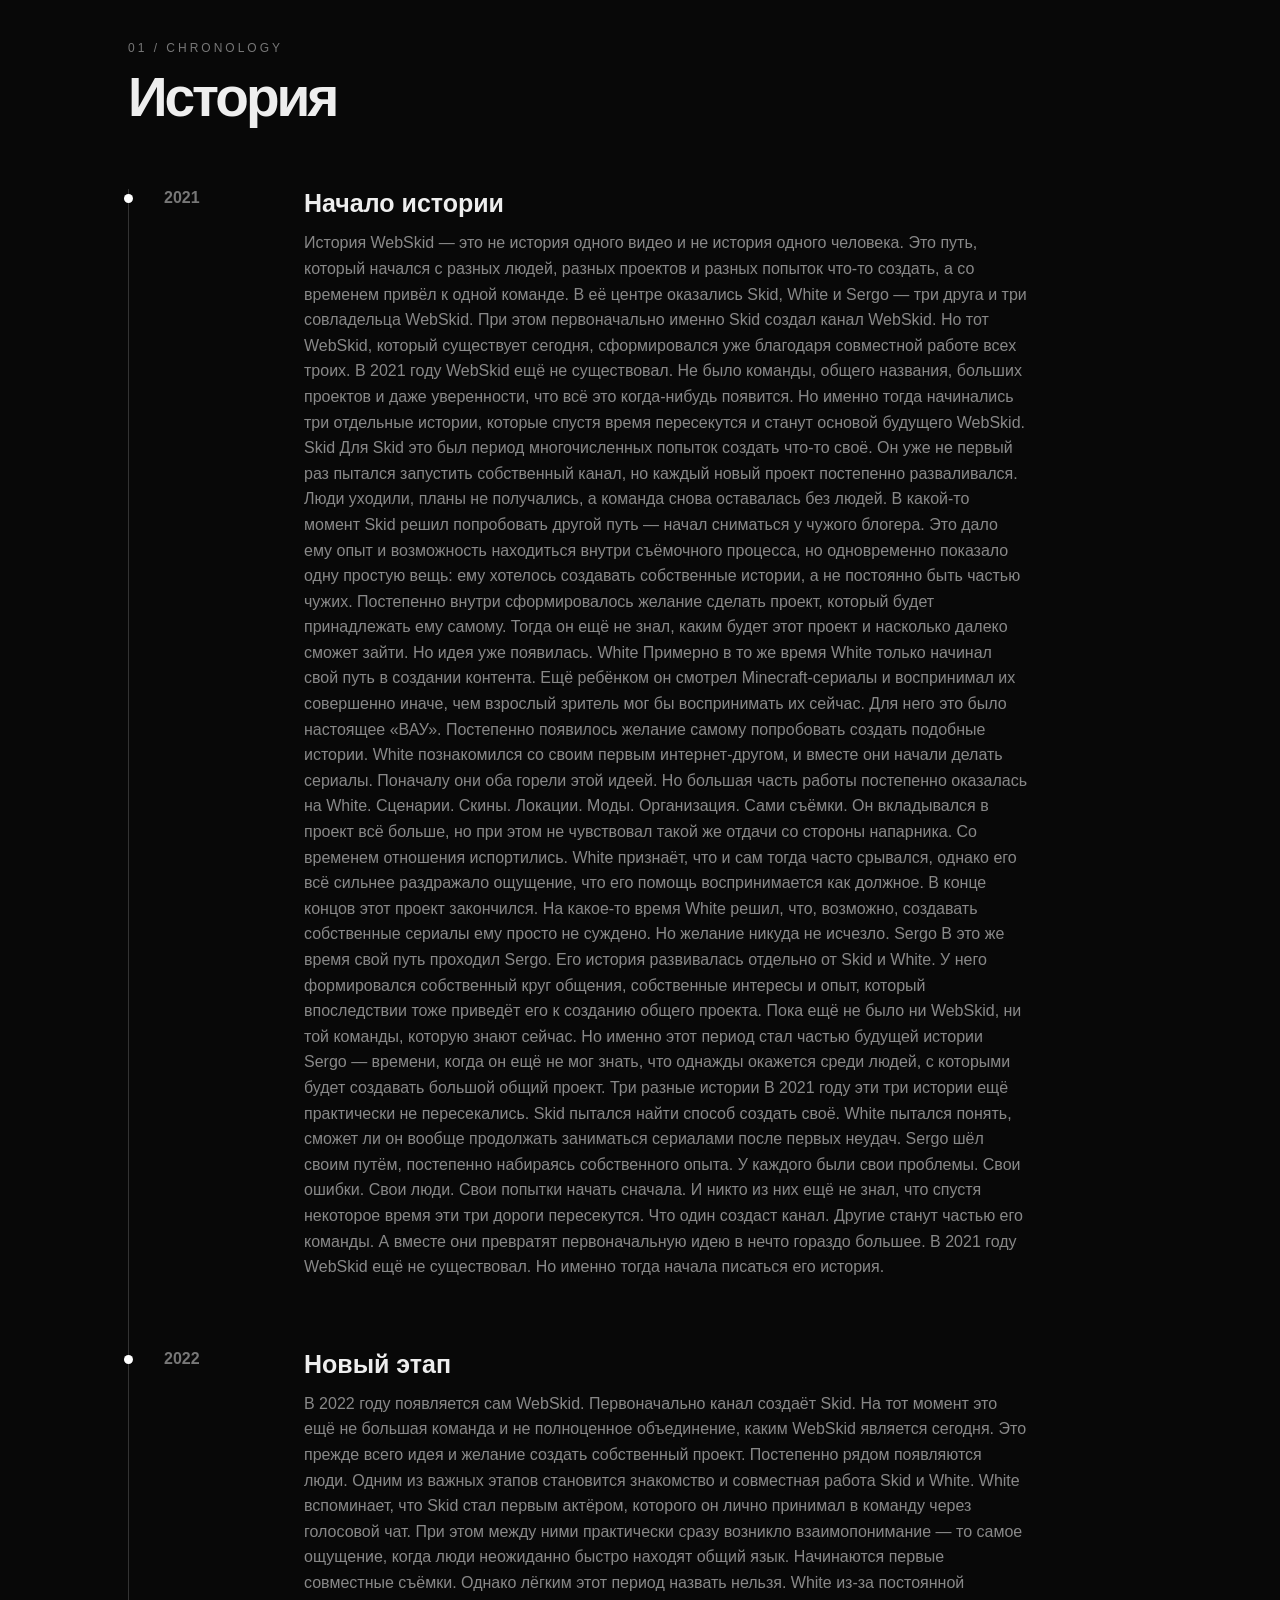
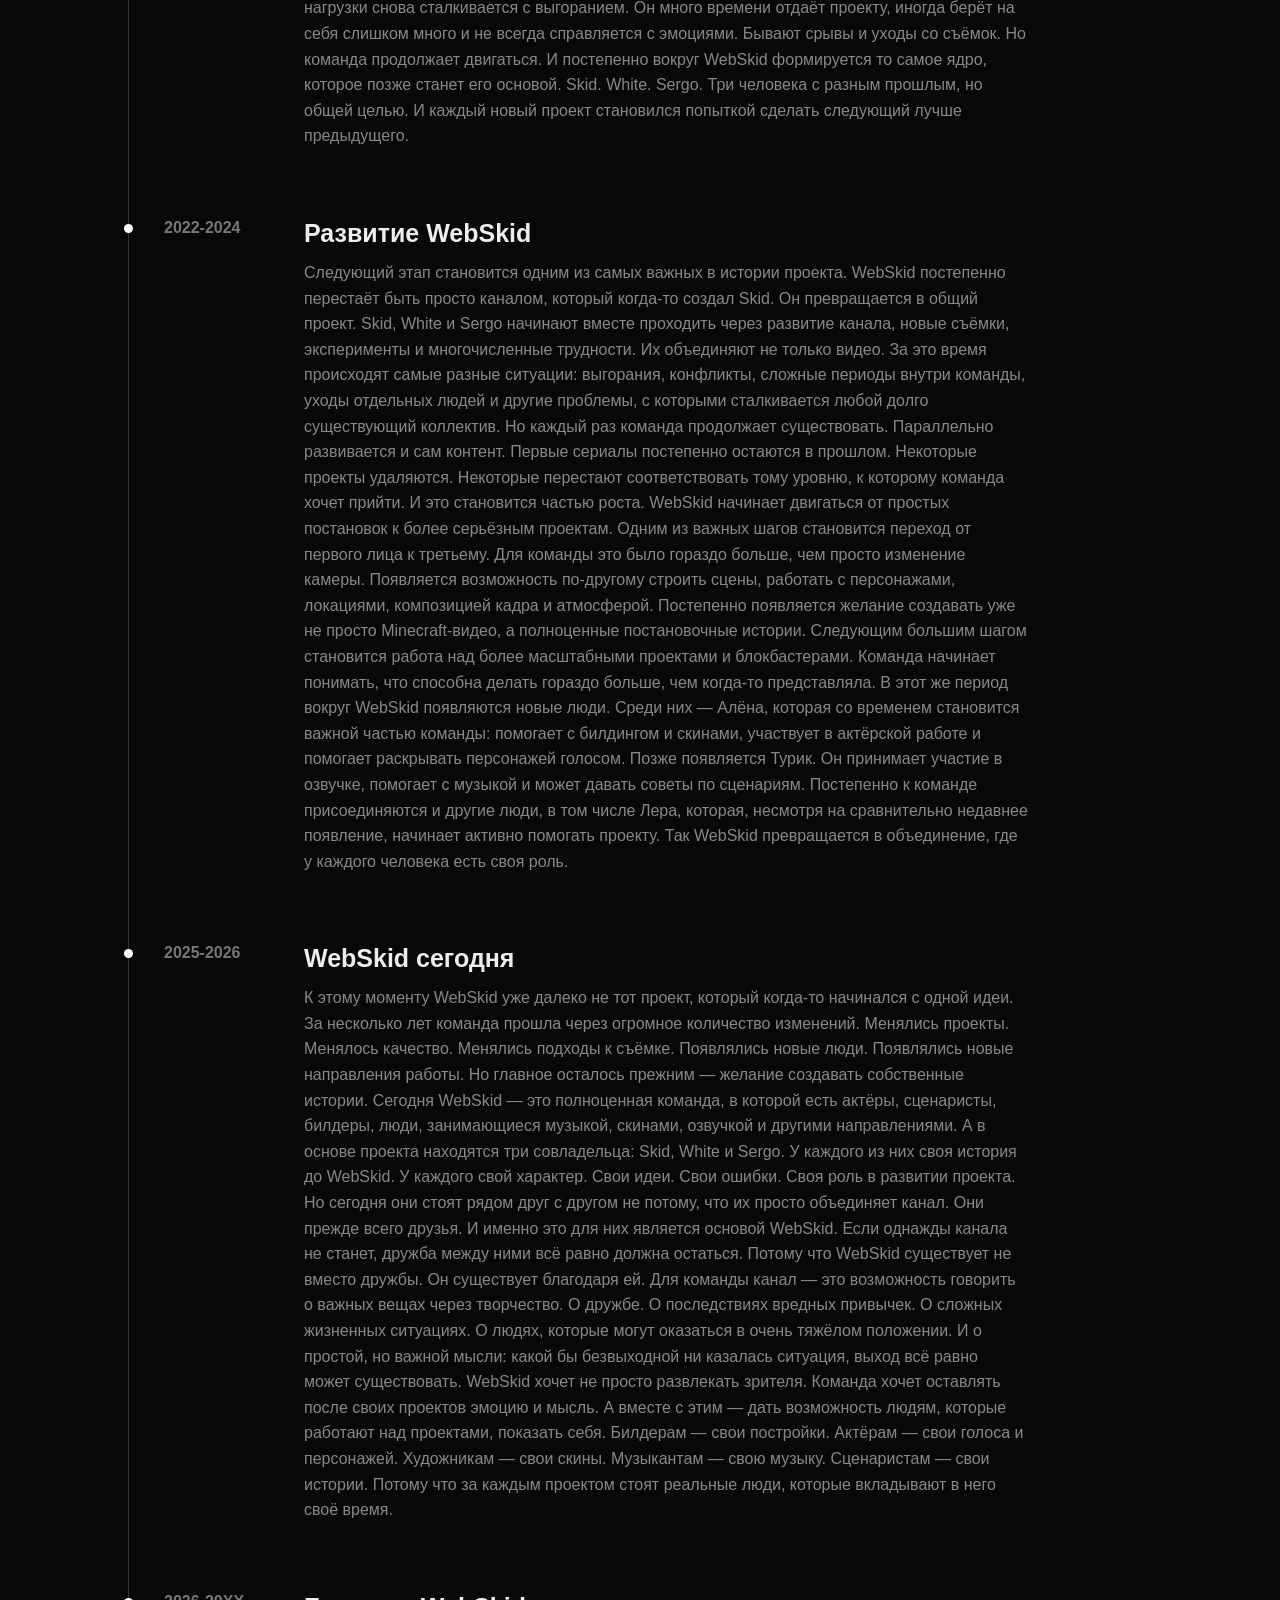
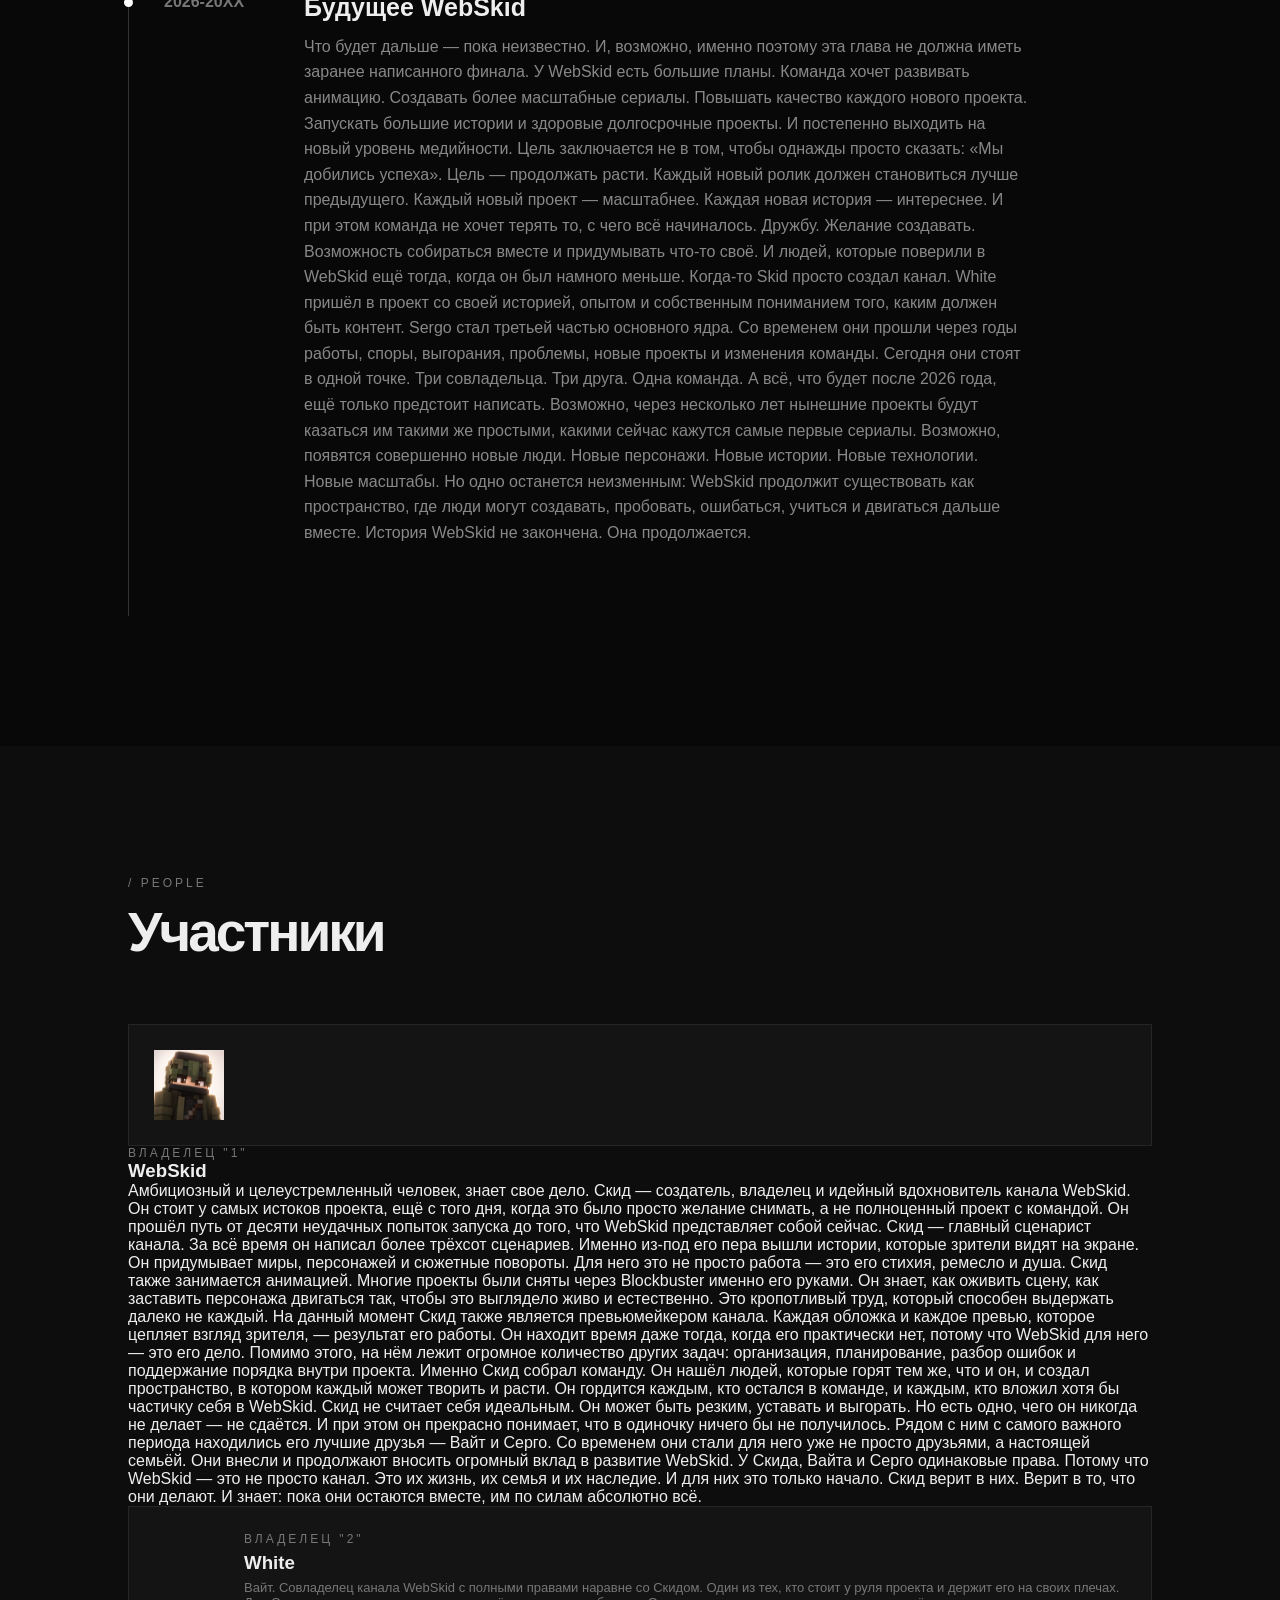
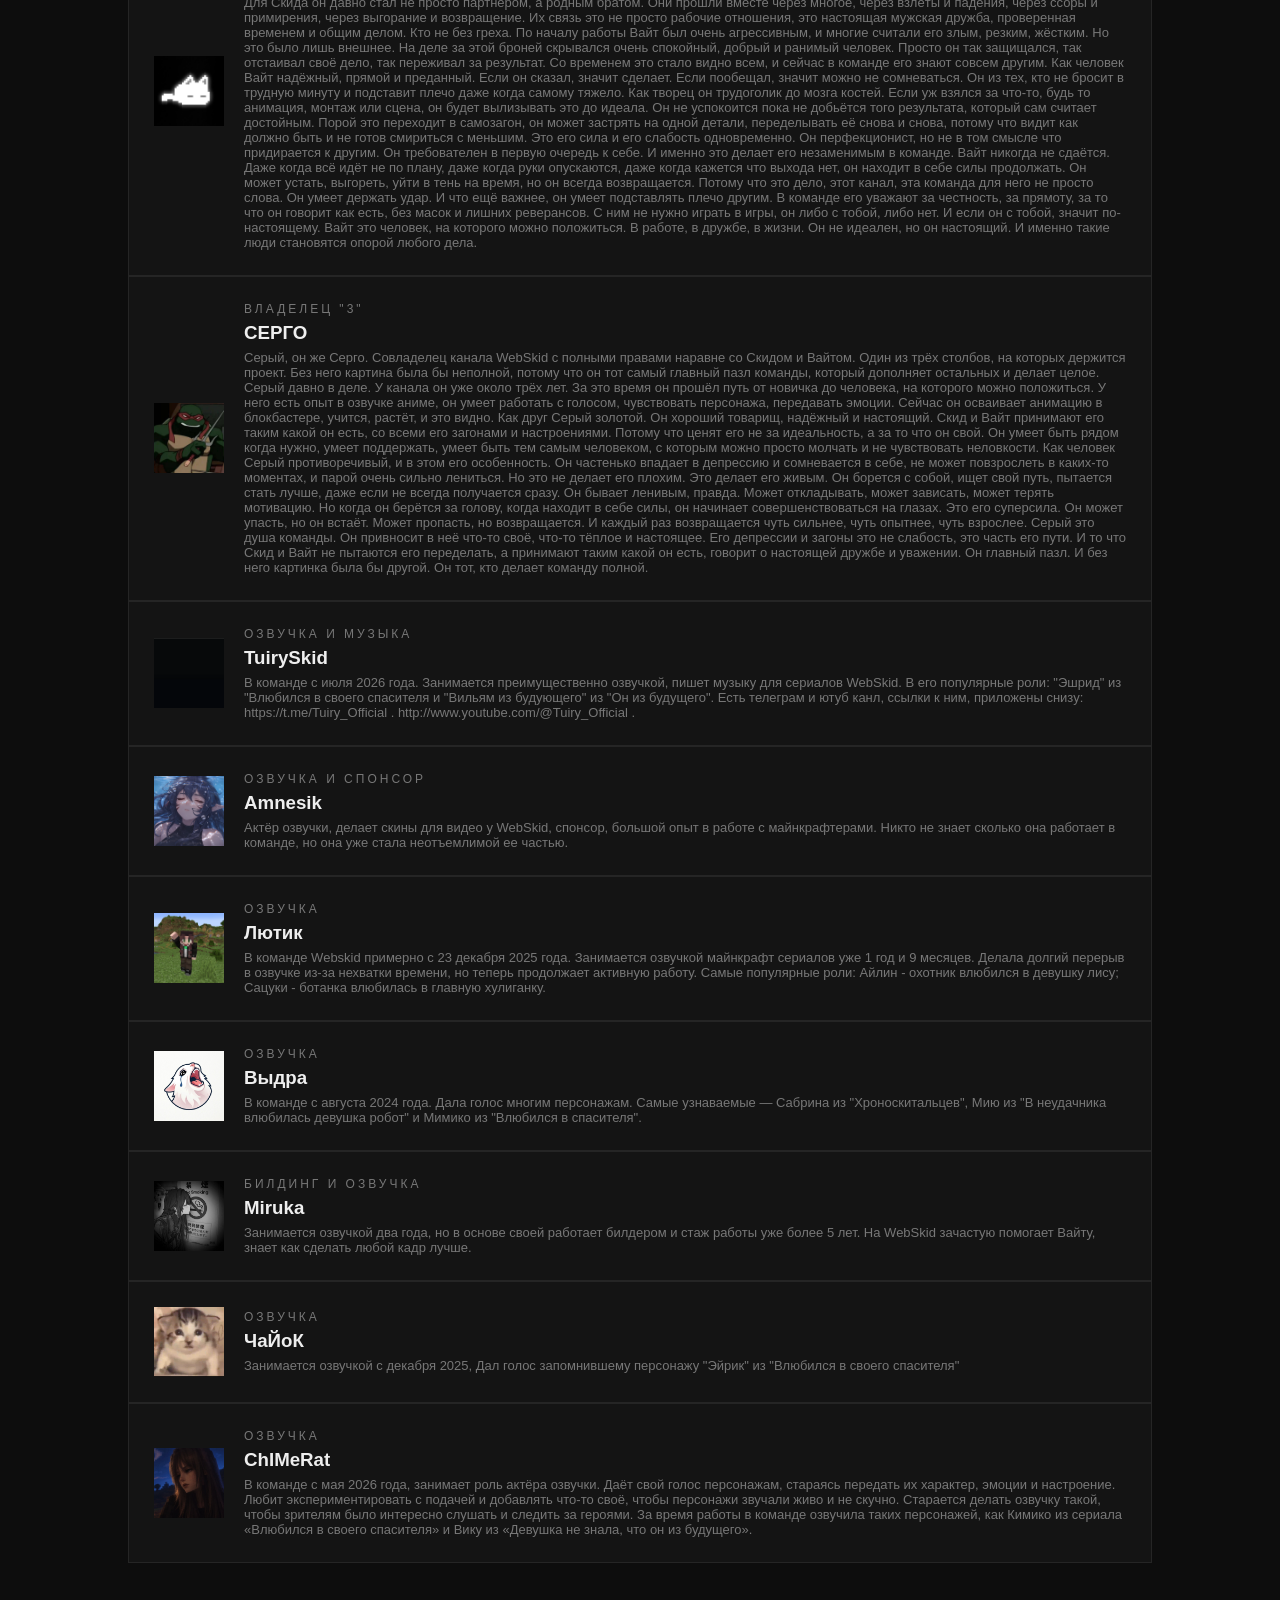
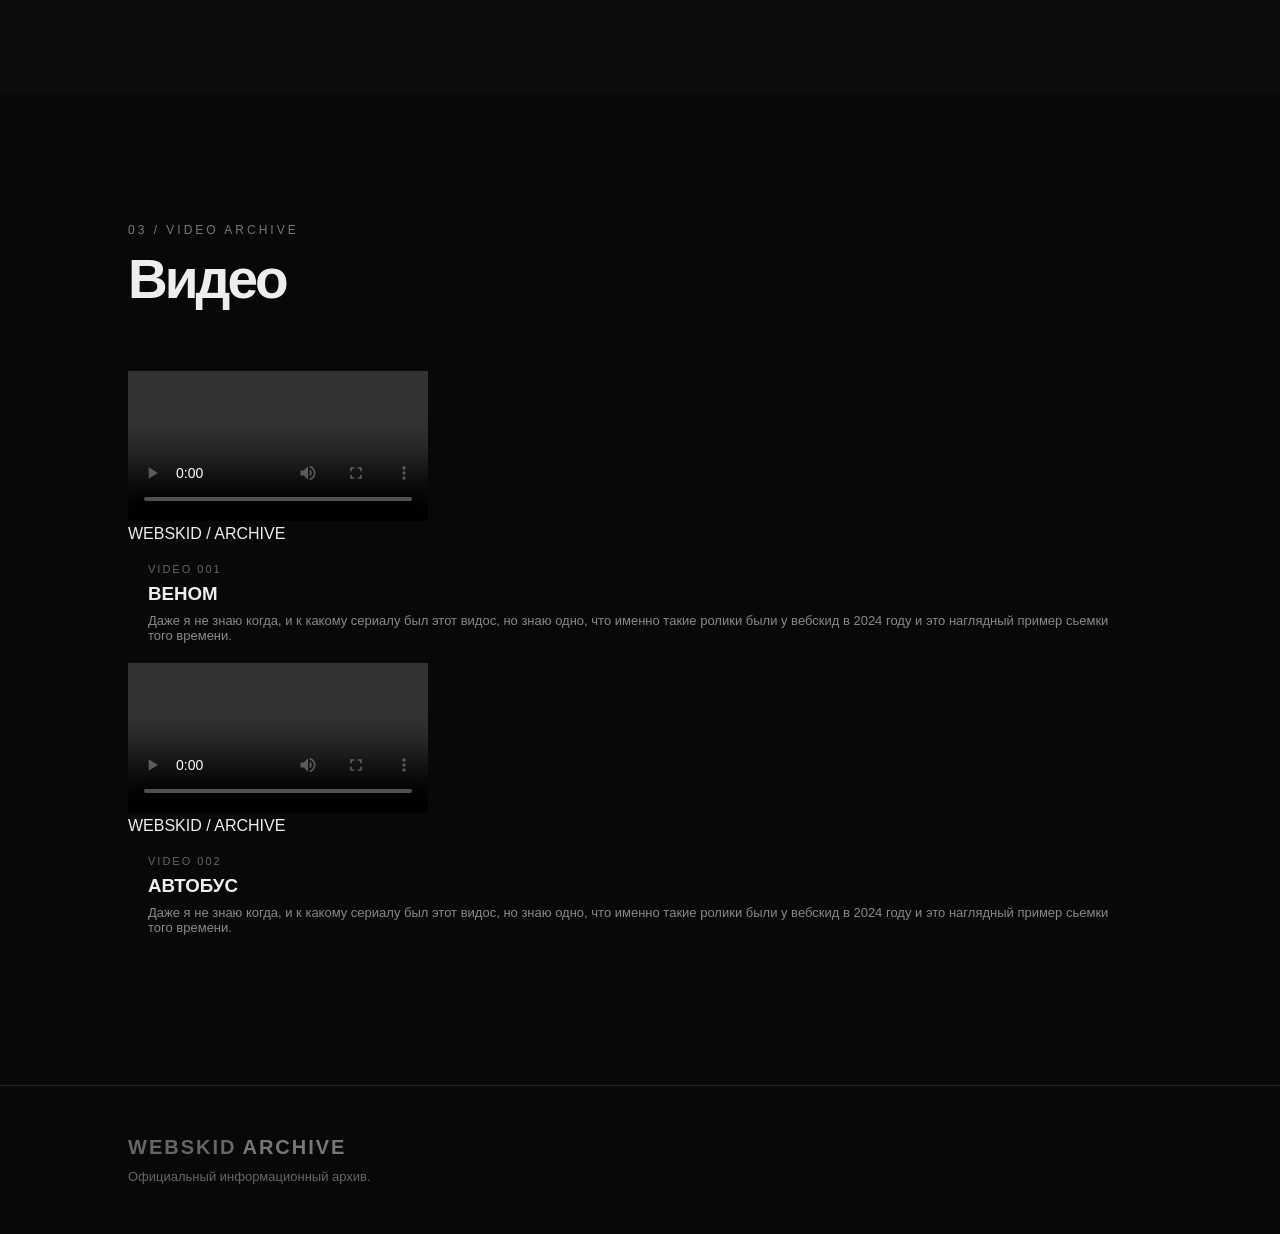
==== commit 8829fff0: "Update index.html" ====
--- a/index.html
+++ b/index.html
@@ -446,7 +446,7 @@
 <div class="video-card>
 	<div class="video-player">
 		<video controls>
-			<source src="videos/Second.MOV" type="video/MP4">
+			<source src="videos/Second.MP4" type="video/MP4">
 		</video>
 
 		<div class="video-labe1">WEBSKID / ARCHIVE</div>
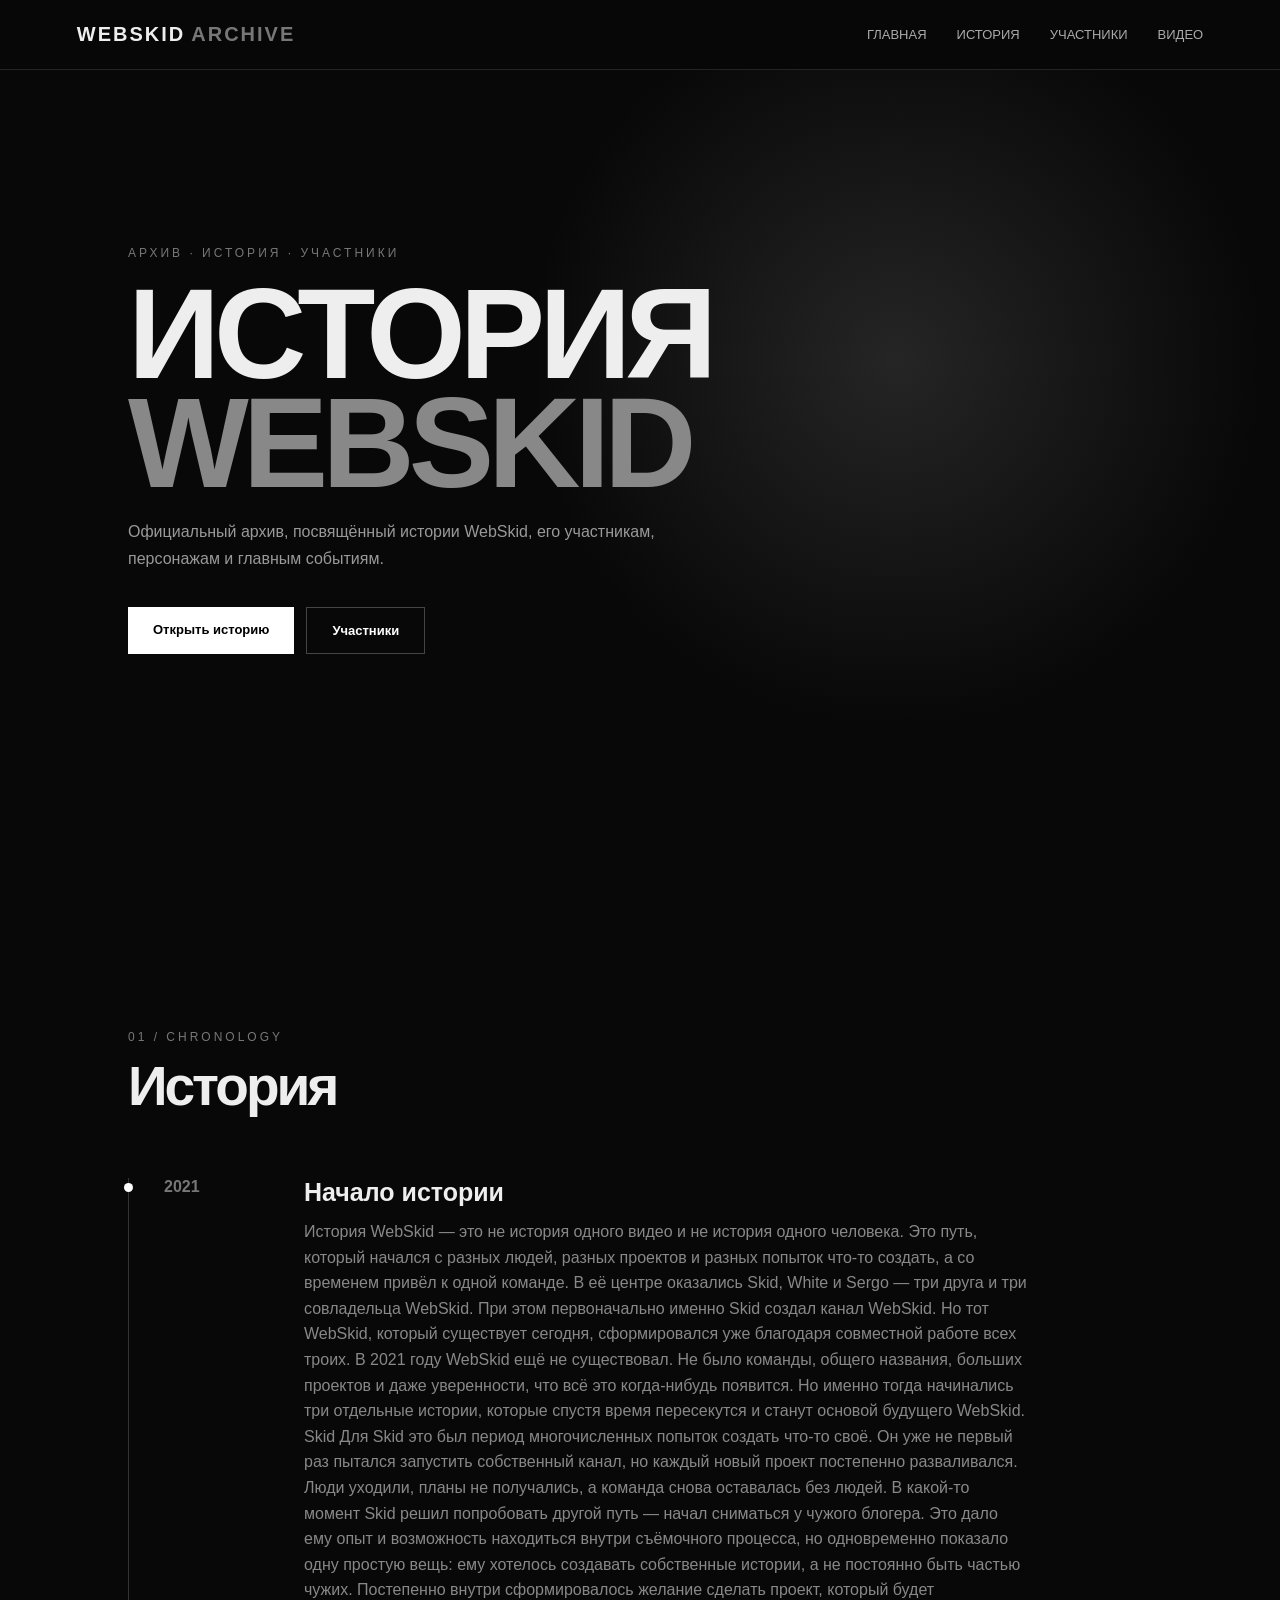
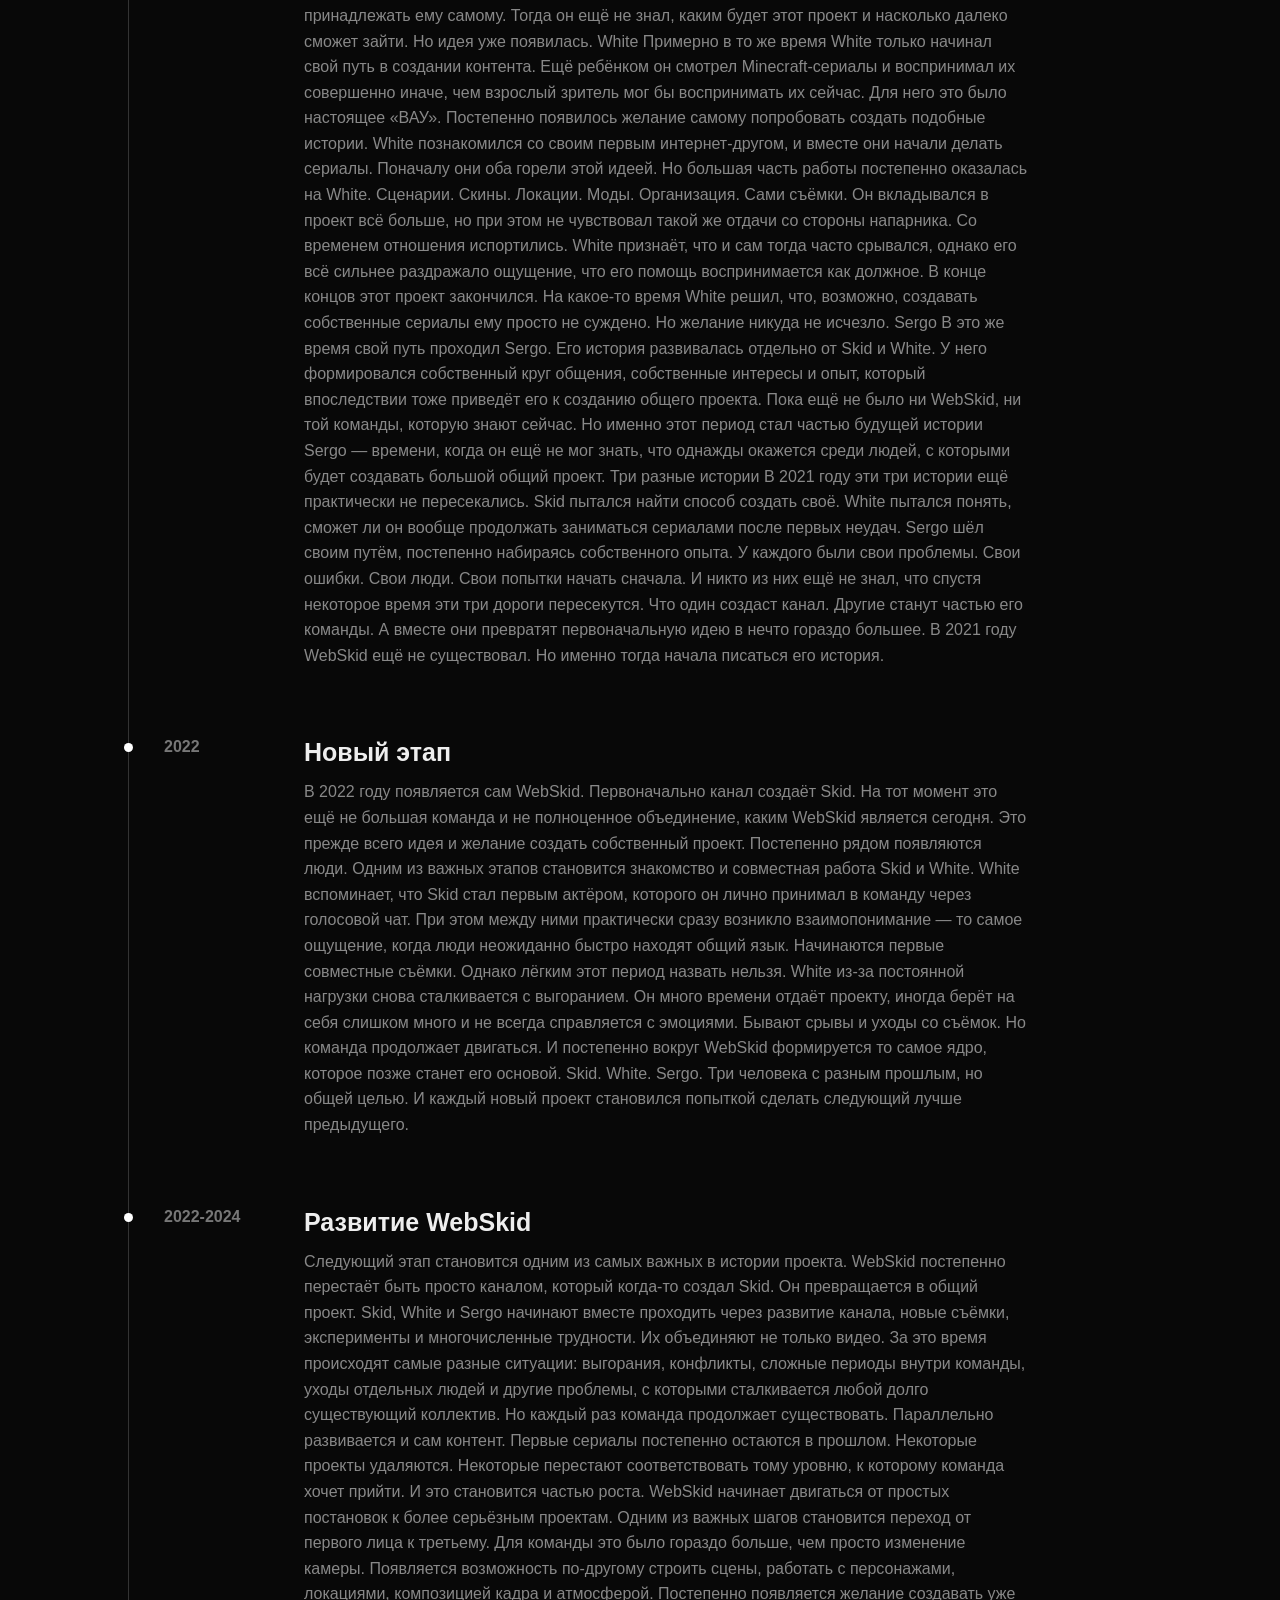
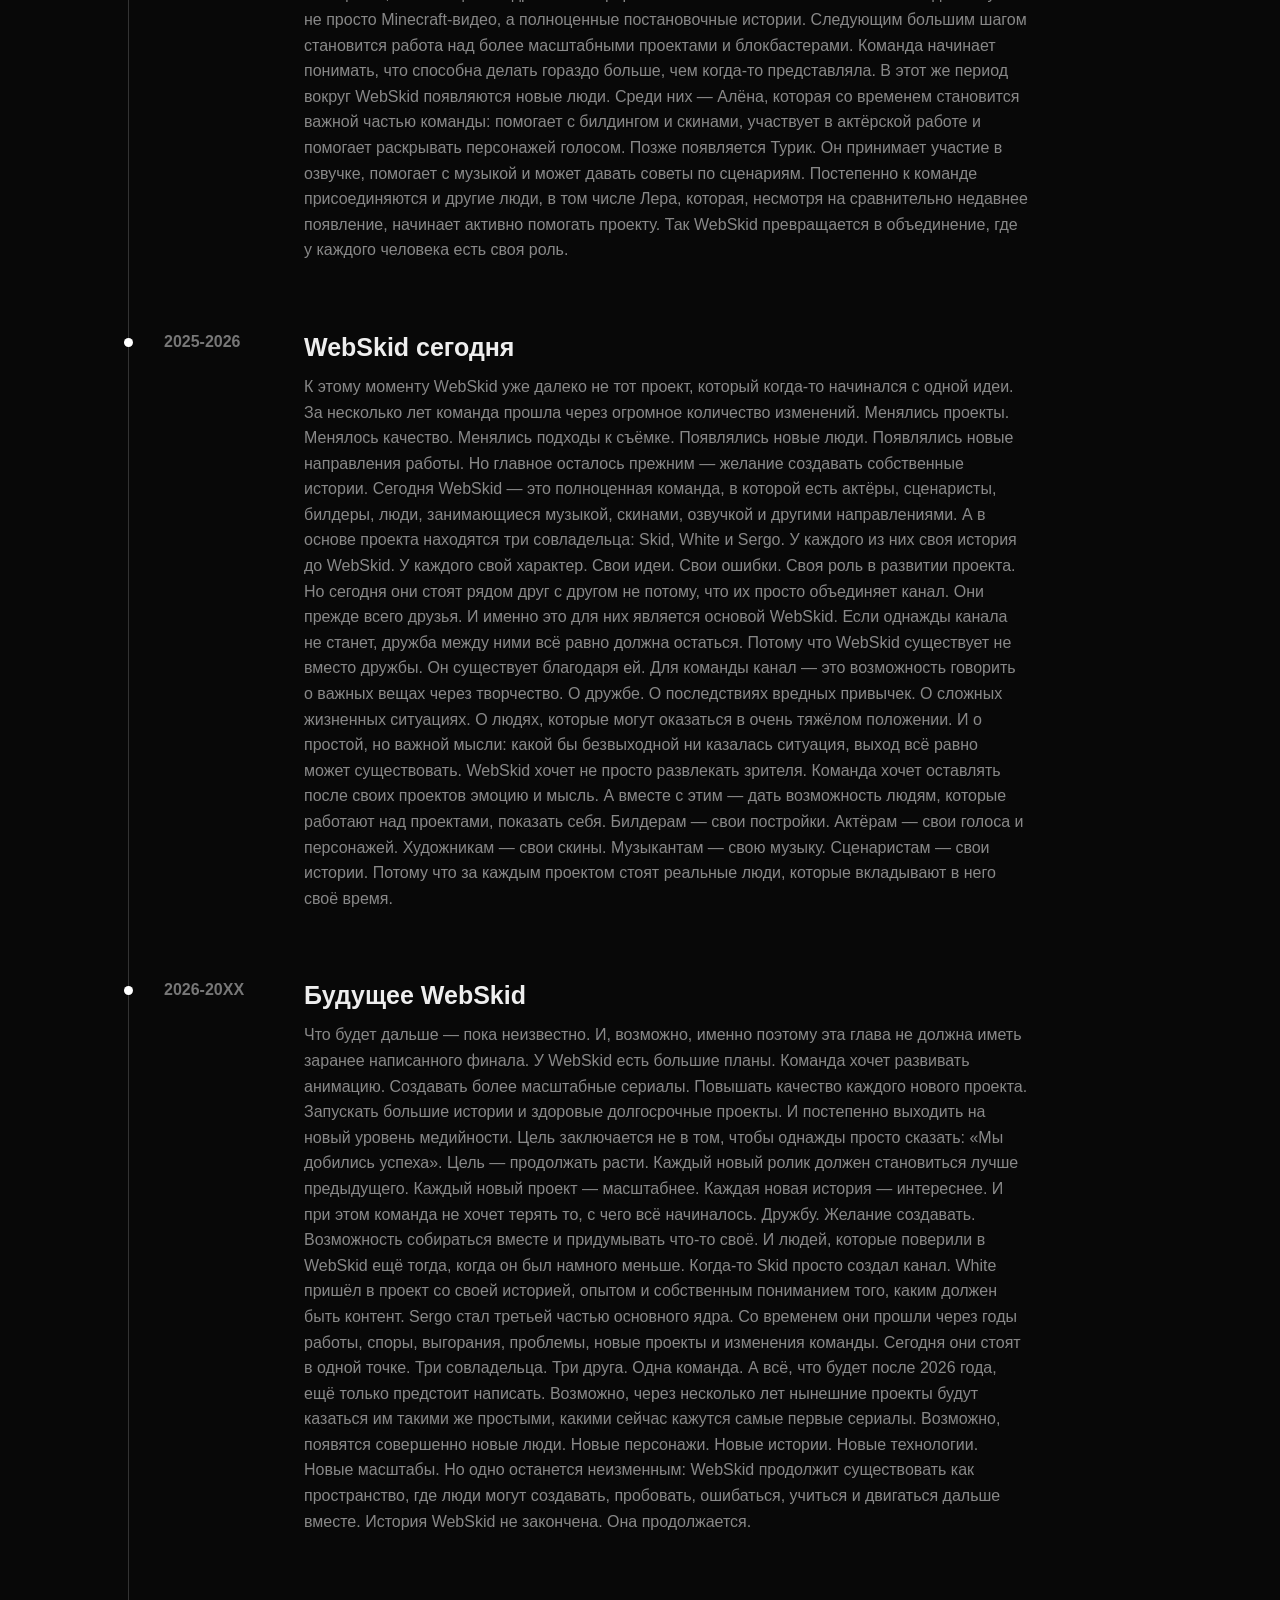
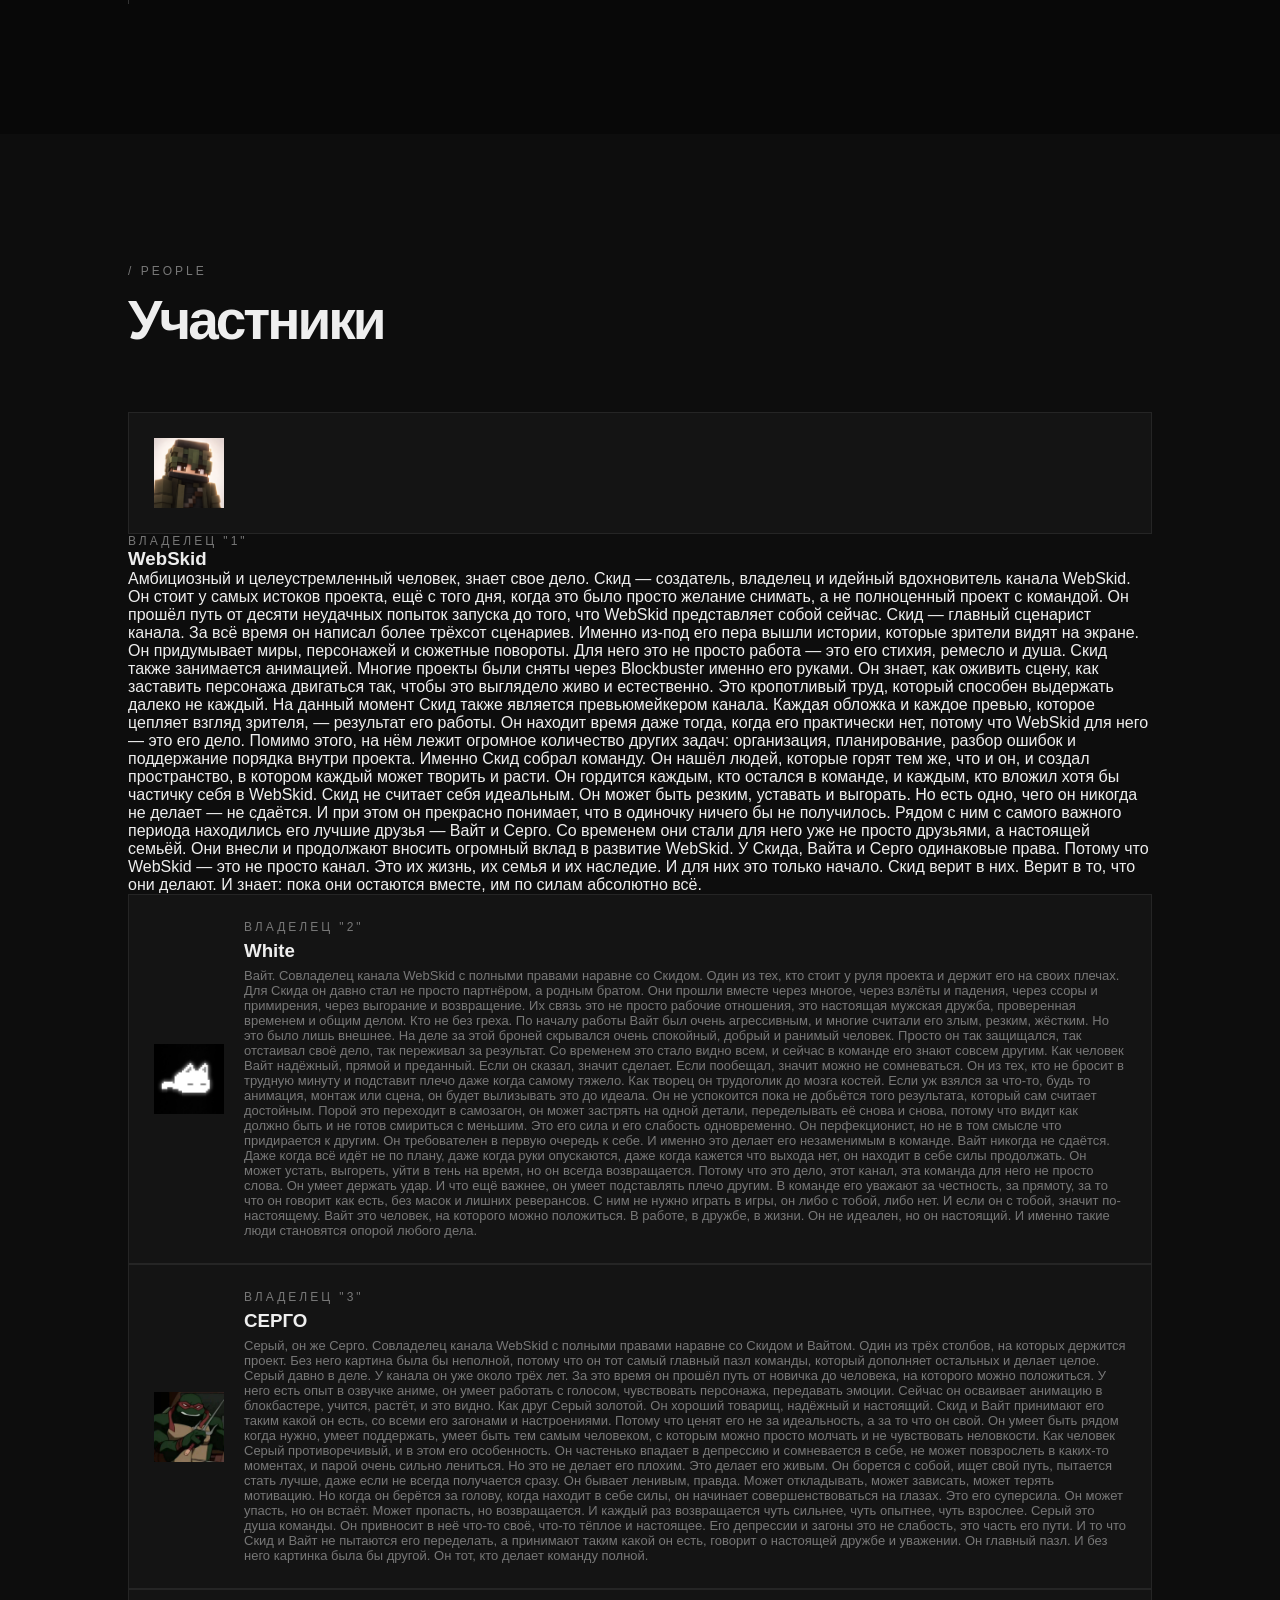
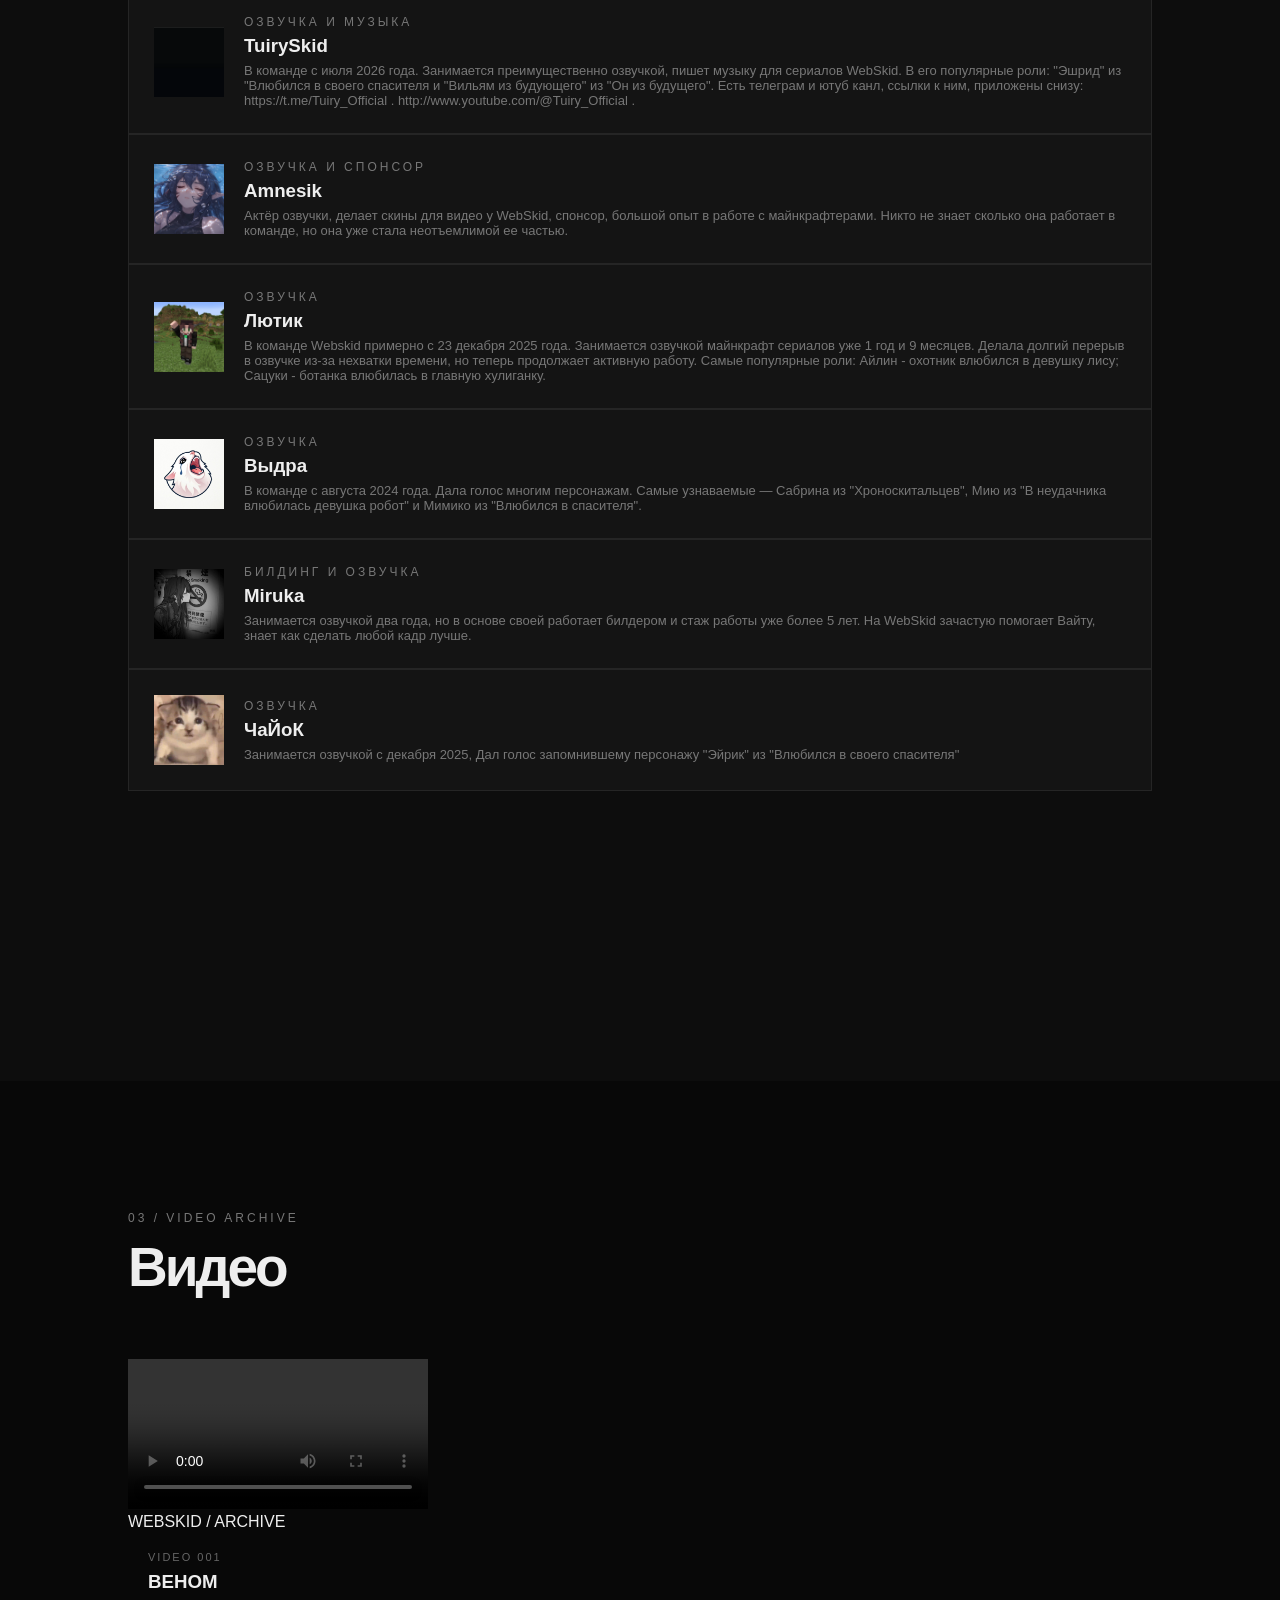
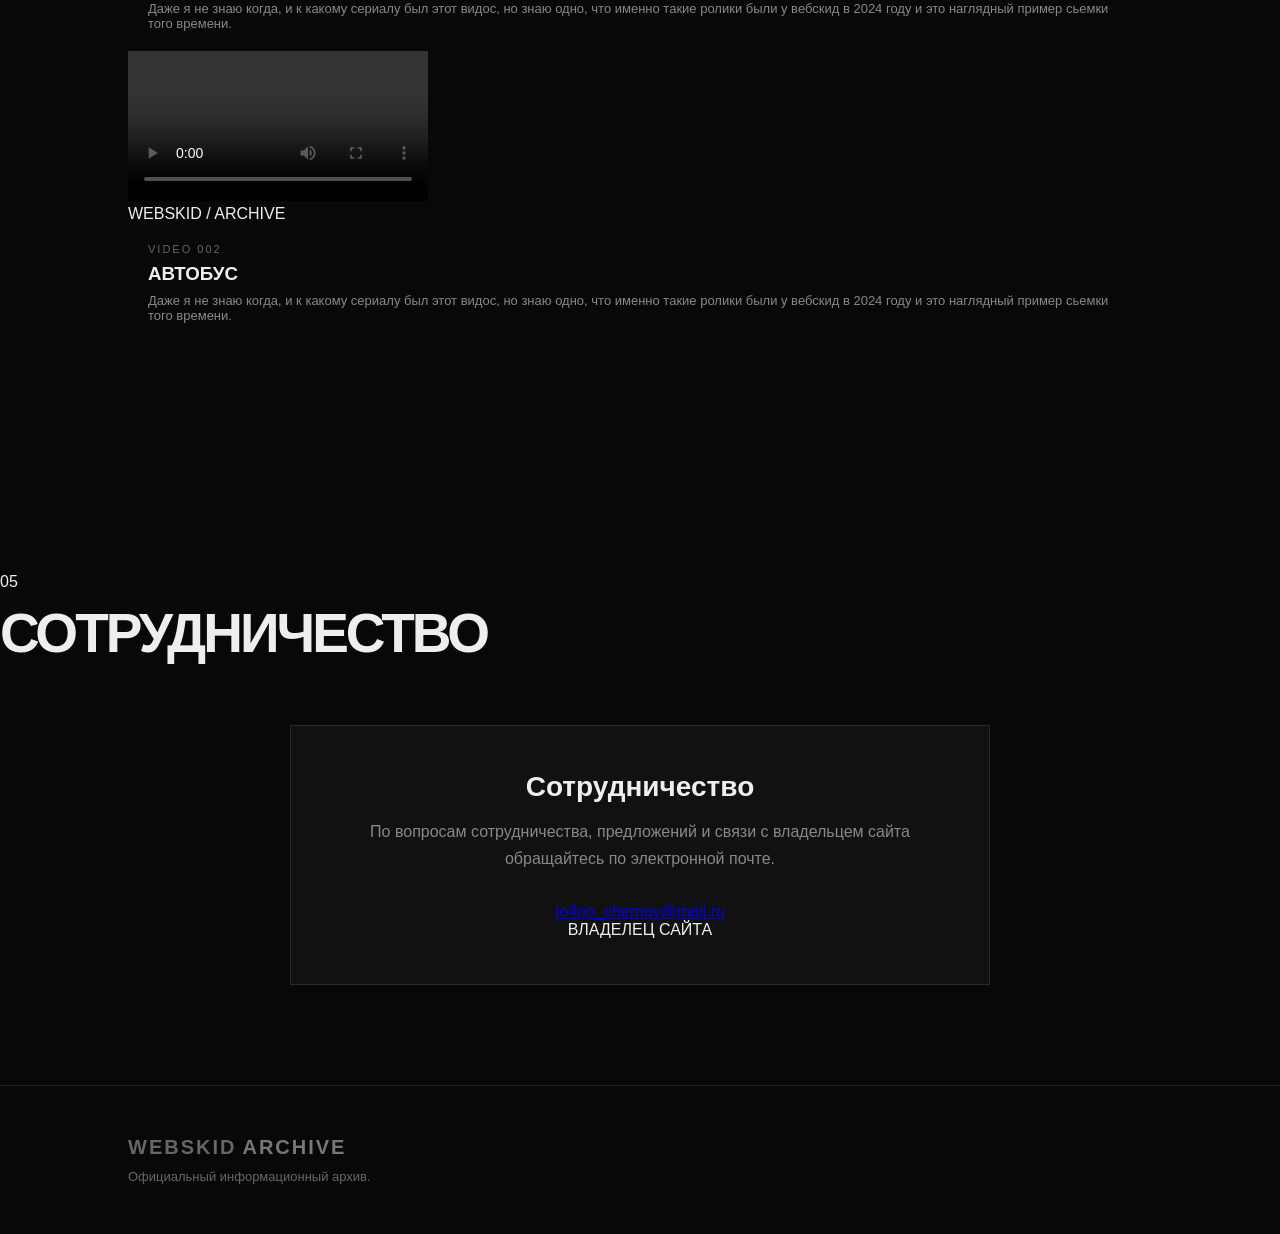
==== commit 9a691c5f: "Update index.html" ====
--- a/index.html
+++ b/index.html
@@ -9,28 +9,7 @@
 </head>
 
 <body>
-<section class="collaboration" id="collaboration">
-    <div class="section-title">
-        <span>05</span>
-        <h2>СОТРУДНИЧЕСТВО</h2>
-    </div>
-
-    <div class="collaboration-box">
-        <h3>Сотрудничество</h3>
-        <p>
-            По вопросам сотрудничества, предложений и связи
-            с владельцем сайта обращайтесь по электронной почте.
-        </p>
-
-        <a href="mailto:to4no_chernov@mail.ru" class="owner-email">
-    		to4no_chernov@mail.ru
-        </a>
-
-        <div class="owner-label">
-            ВЛАДЕЛЕЦ САЙТА
-        </div>
-    </div>
-</section>
+
 <header class="header">
     <div class="logo">WEBSKID<span>ARCHIVE</span></div>
 
@@ -463,7 +442,28 @@
 
 </main>
 	
-
+<section class="collaboration" id="collaboration">
+    <div class="section-title">
+        <span>05</span>
+        <h2>СОТРУДНИЧЕСТВО</h2>
+    </div>
+
+    <div class="collaboration-box">
+        <h3>Сотрудничество</h3>
+        <p>
+            По вопросам сотрудничества, предложений и связи
+            с владельцем сайта обращайтесь по электронной почте.
+        </p>
+
+        <a href="mailto:to4no_chernov@mail.ru" class="owner-email">
+    		to4no_chernov@mail.ru
+        </a>
+
+        <div class="owner-label">
+            ВЛАДЕЛЕЦ САЙТА
+        </div>
+    </div>
+</section>
 
 
 
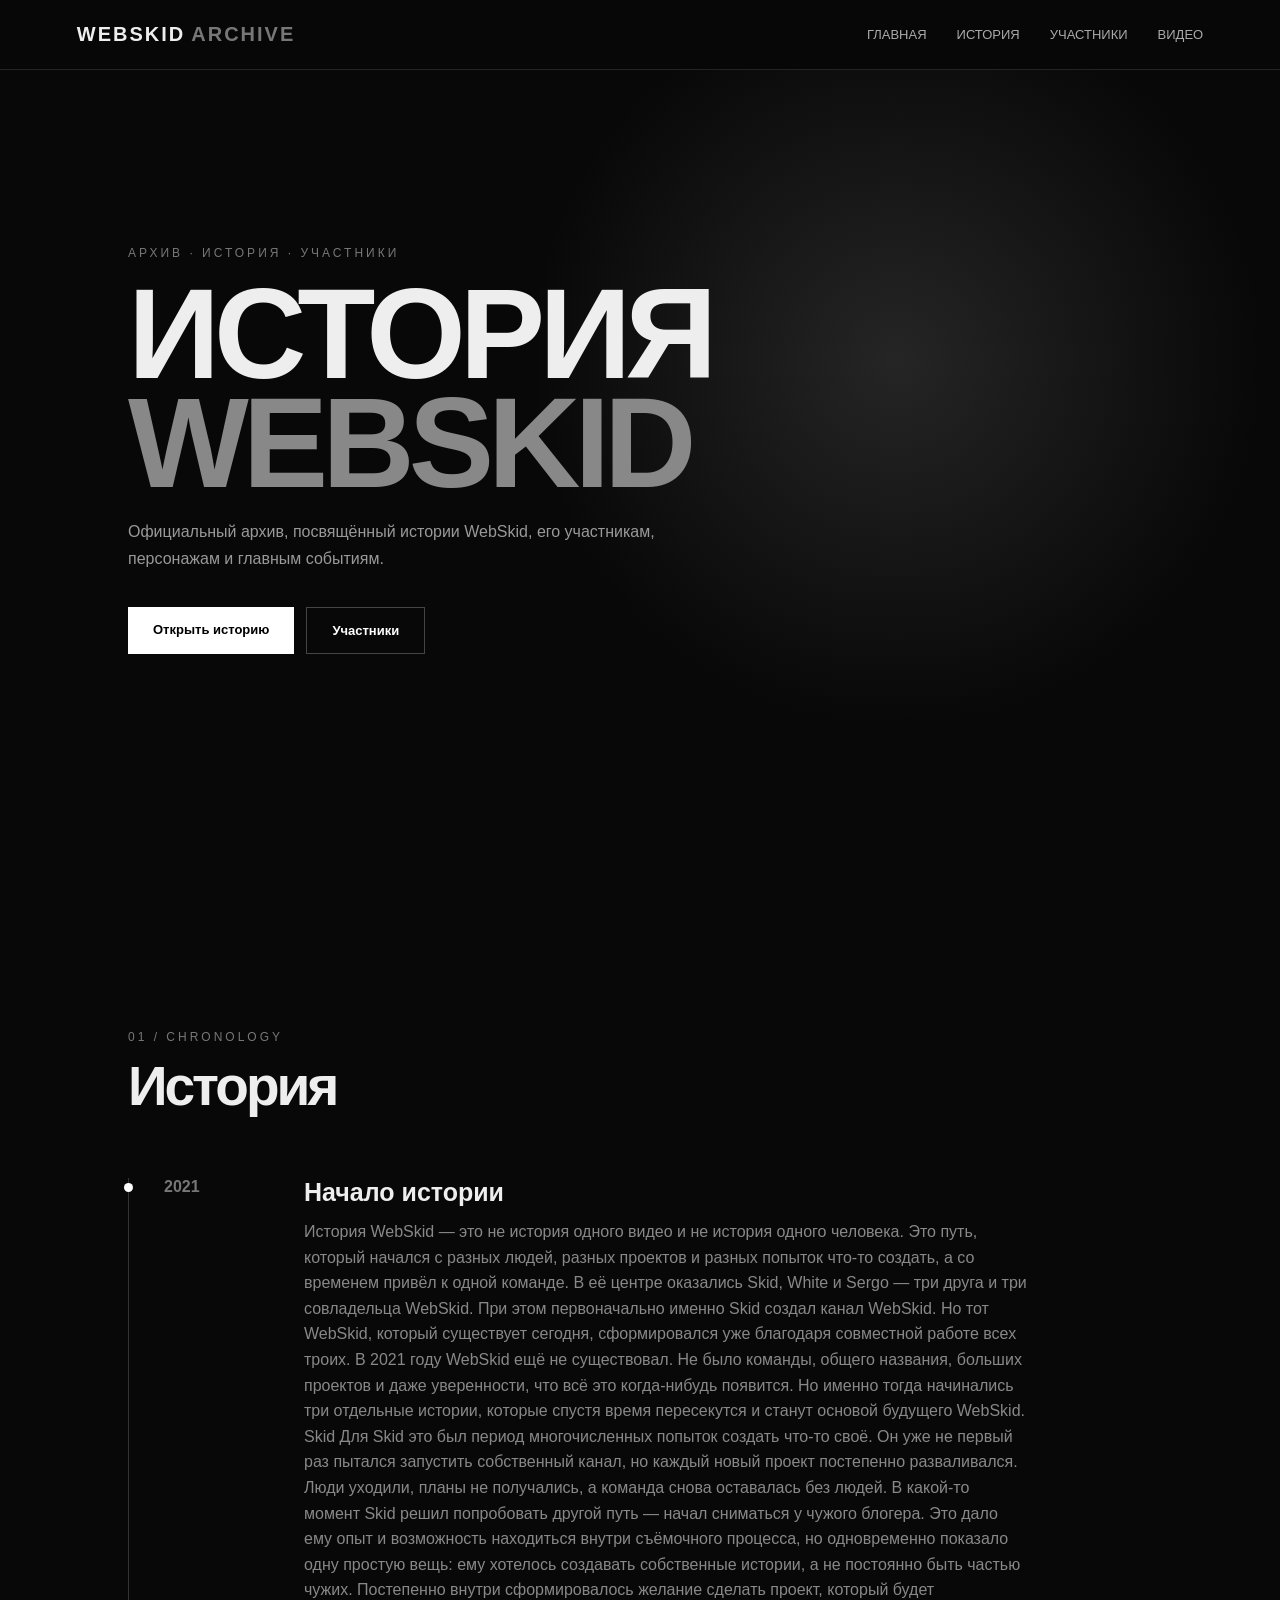
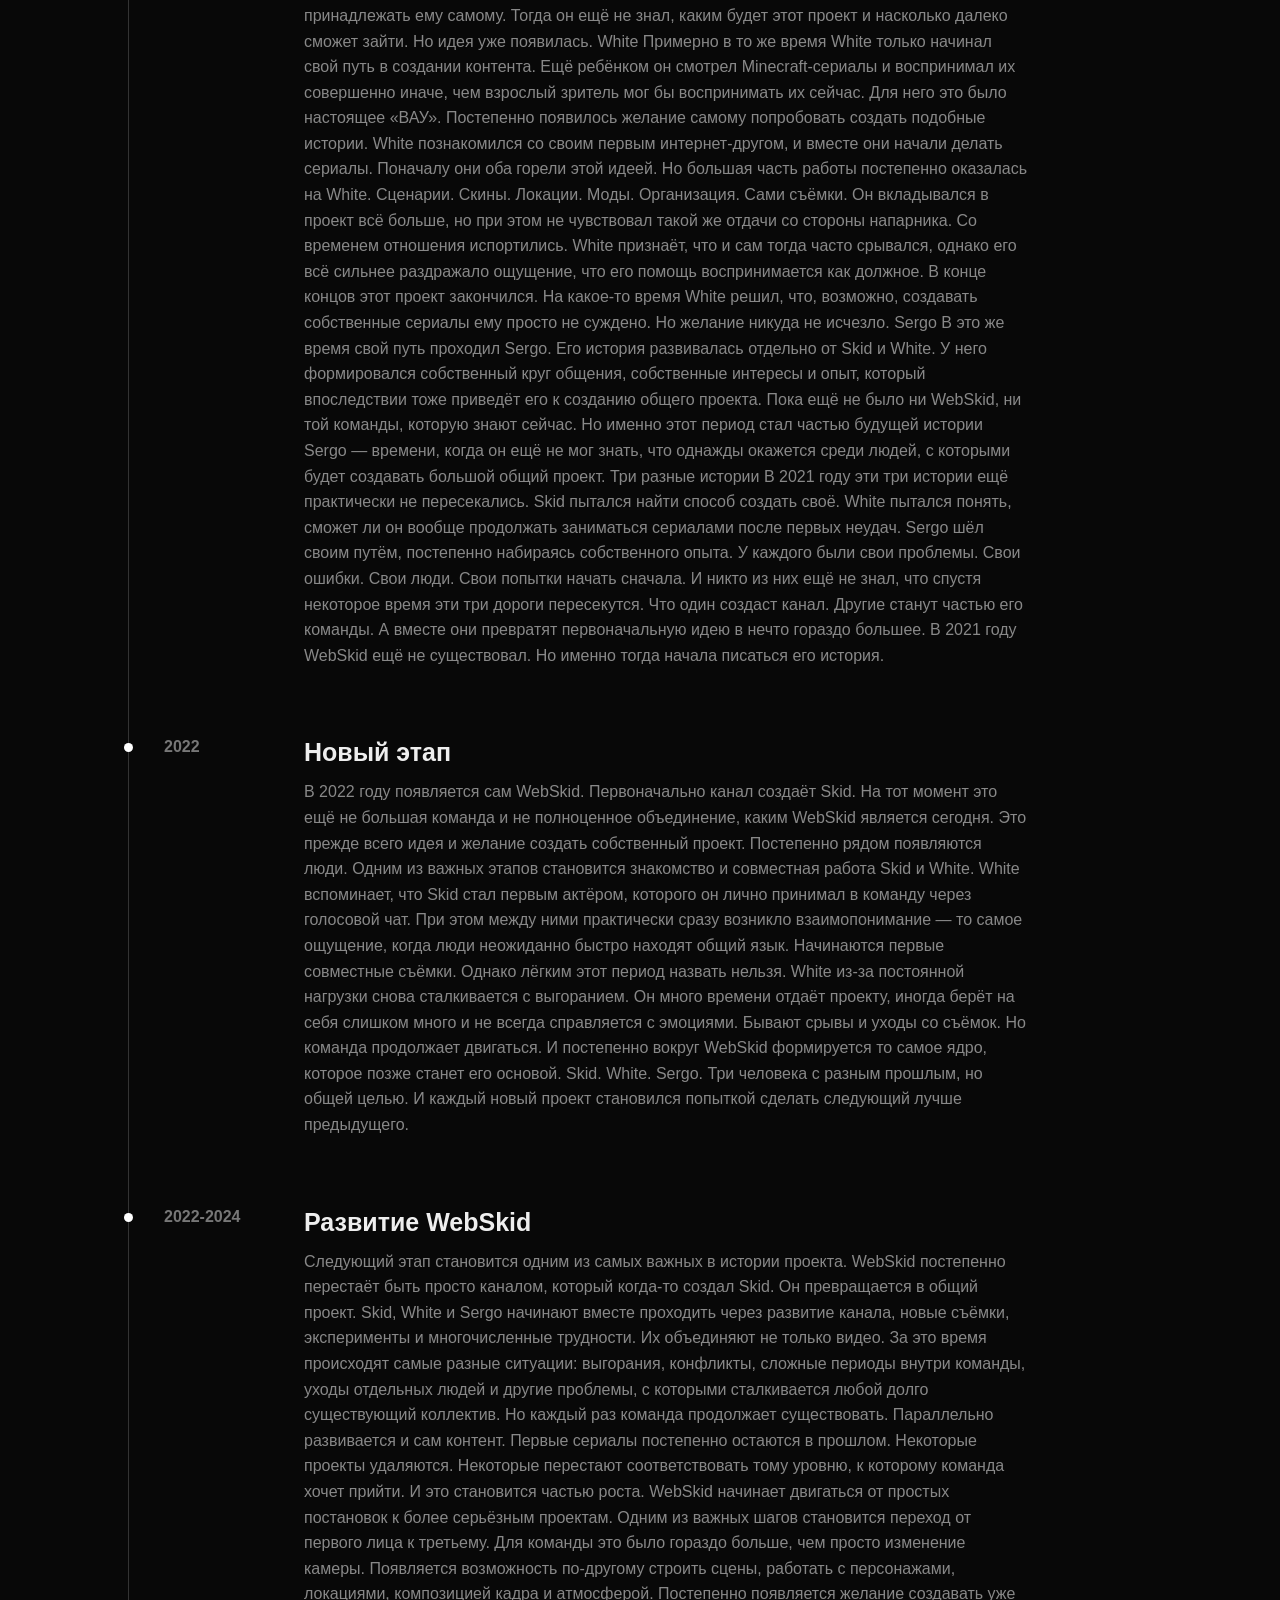
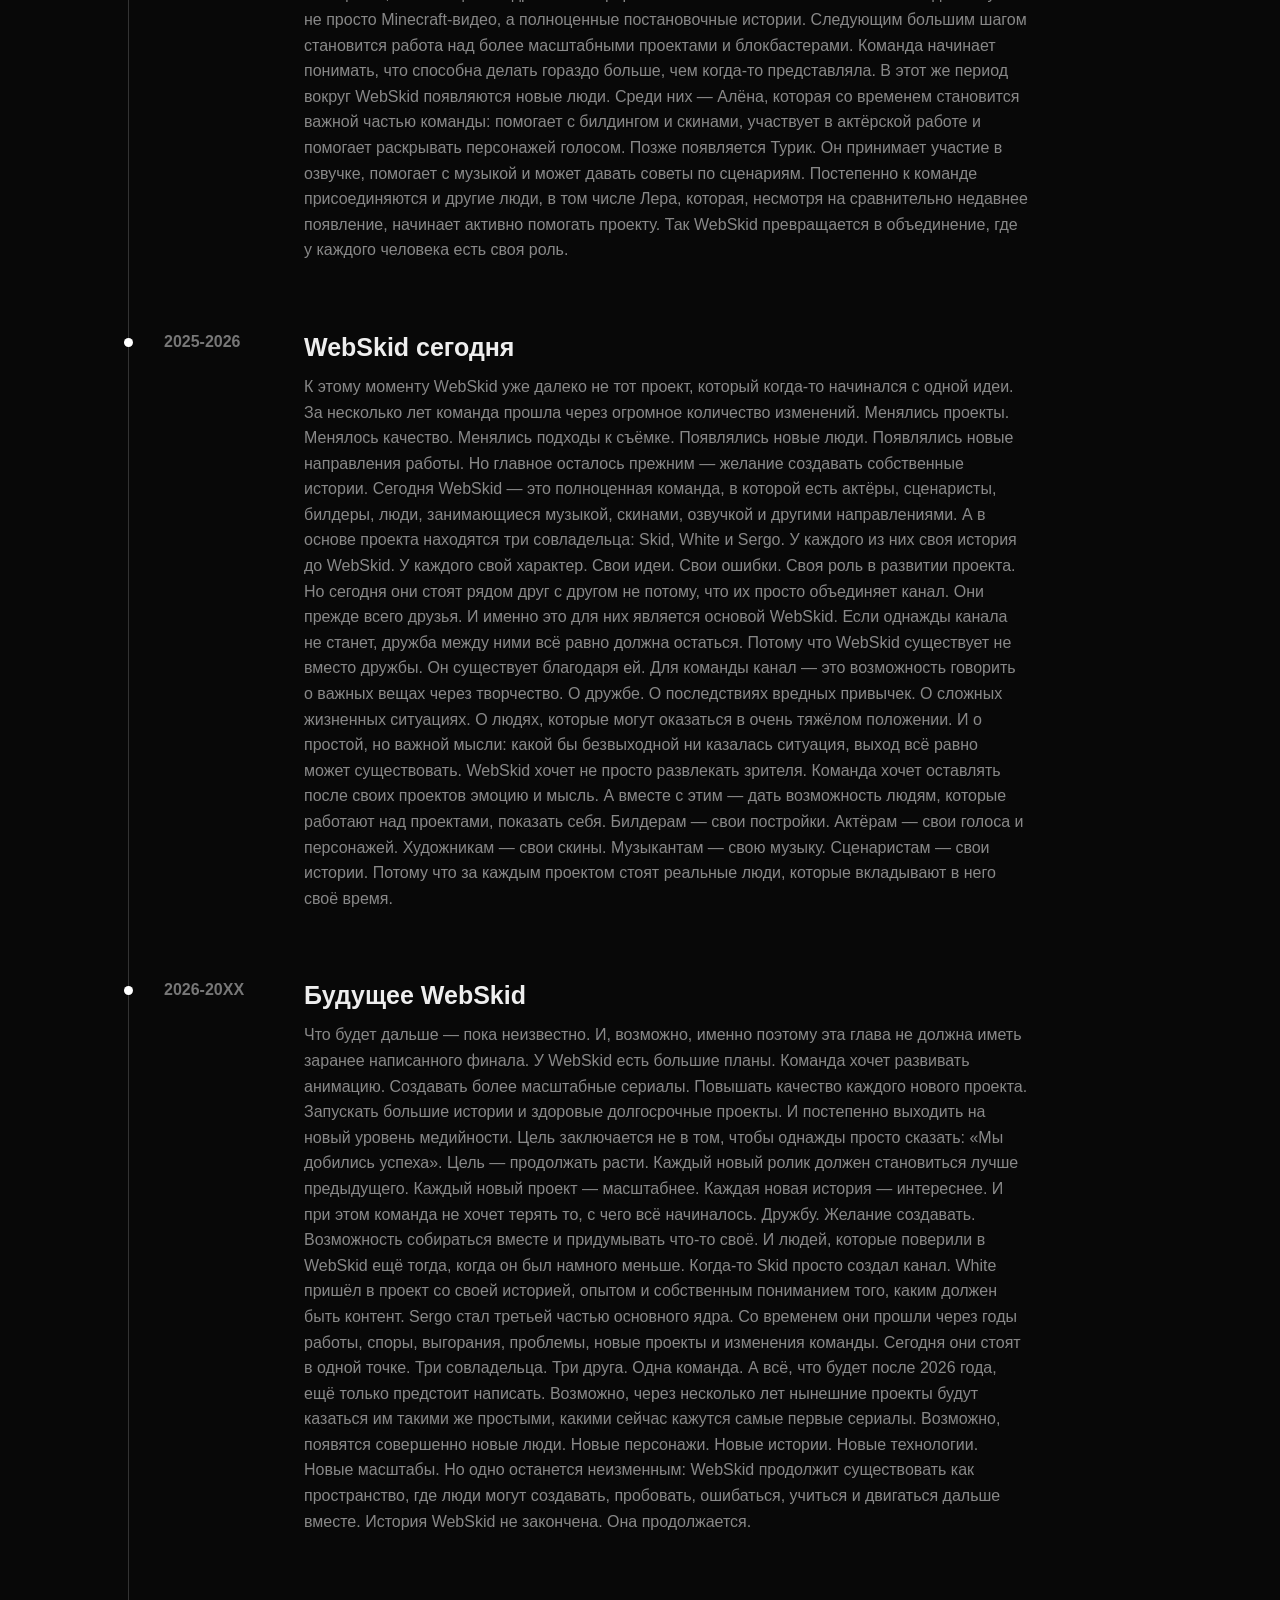
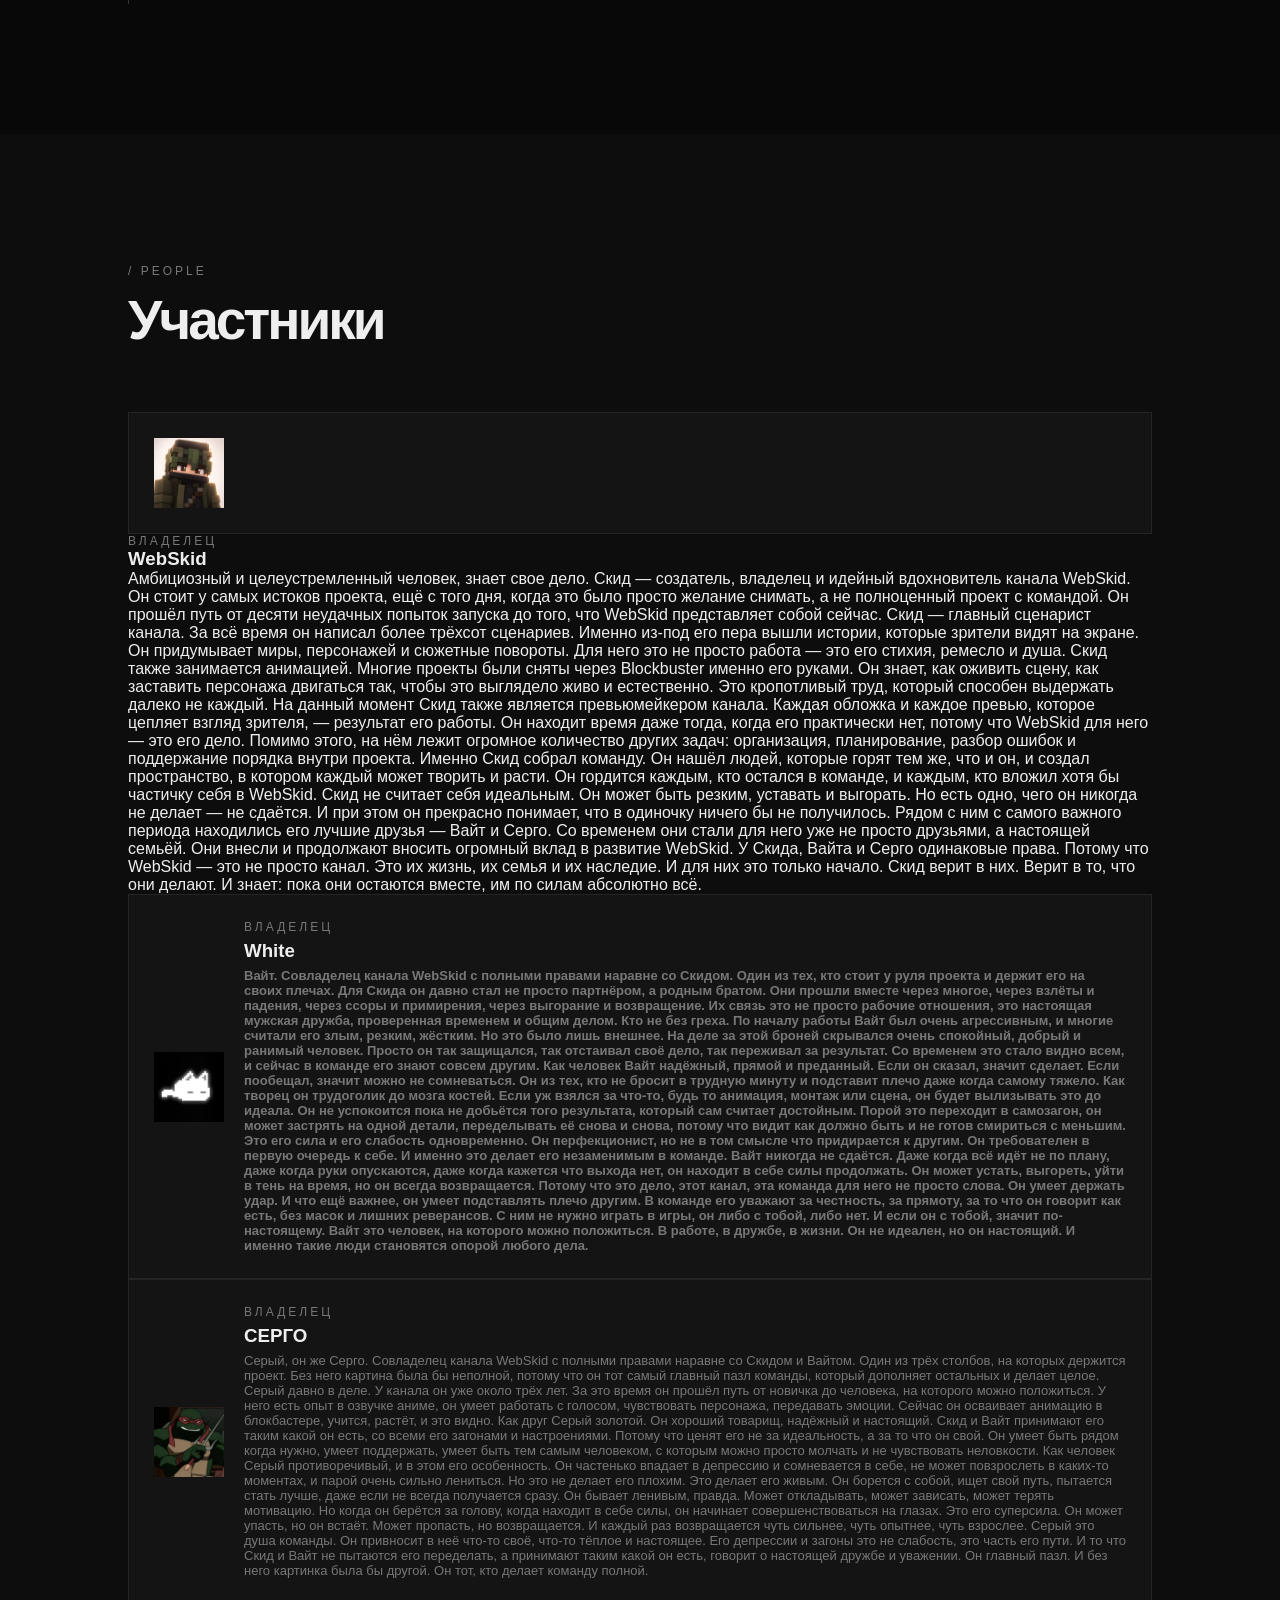
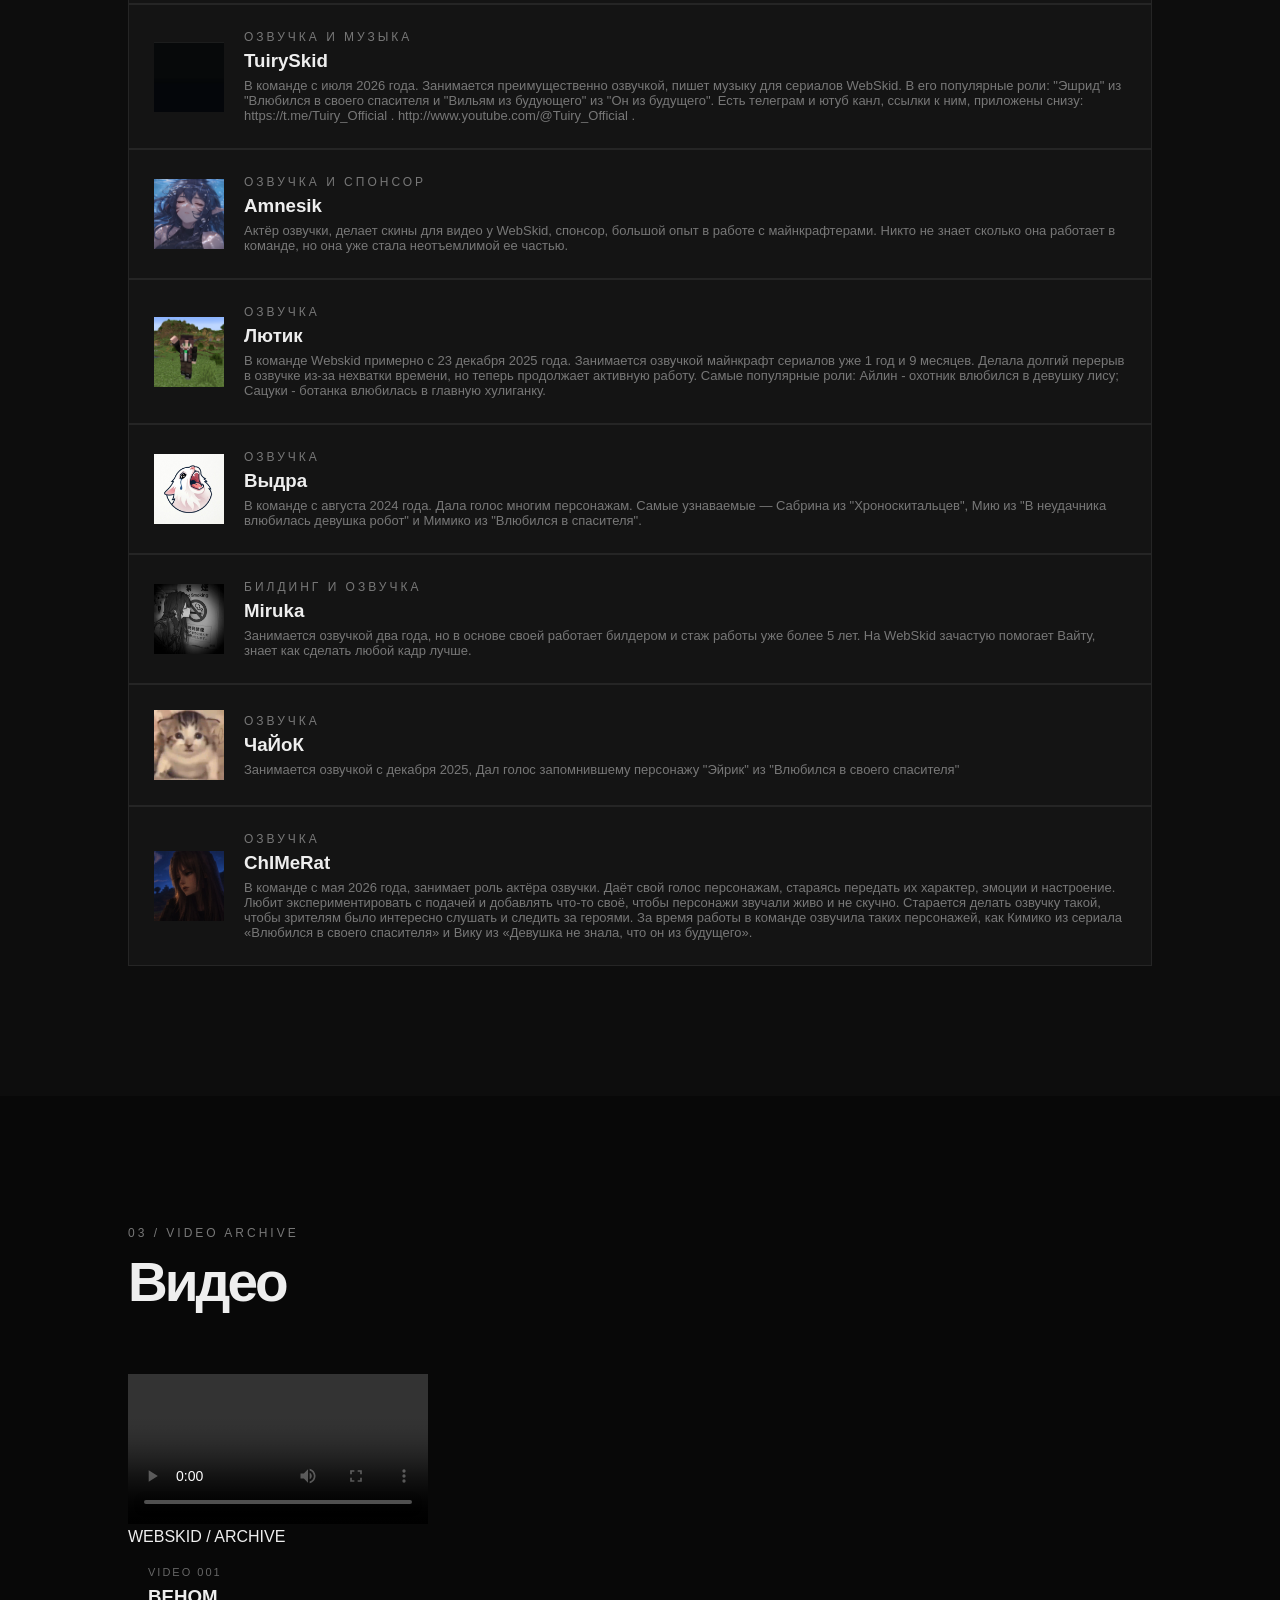
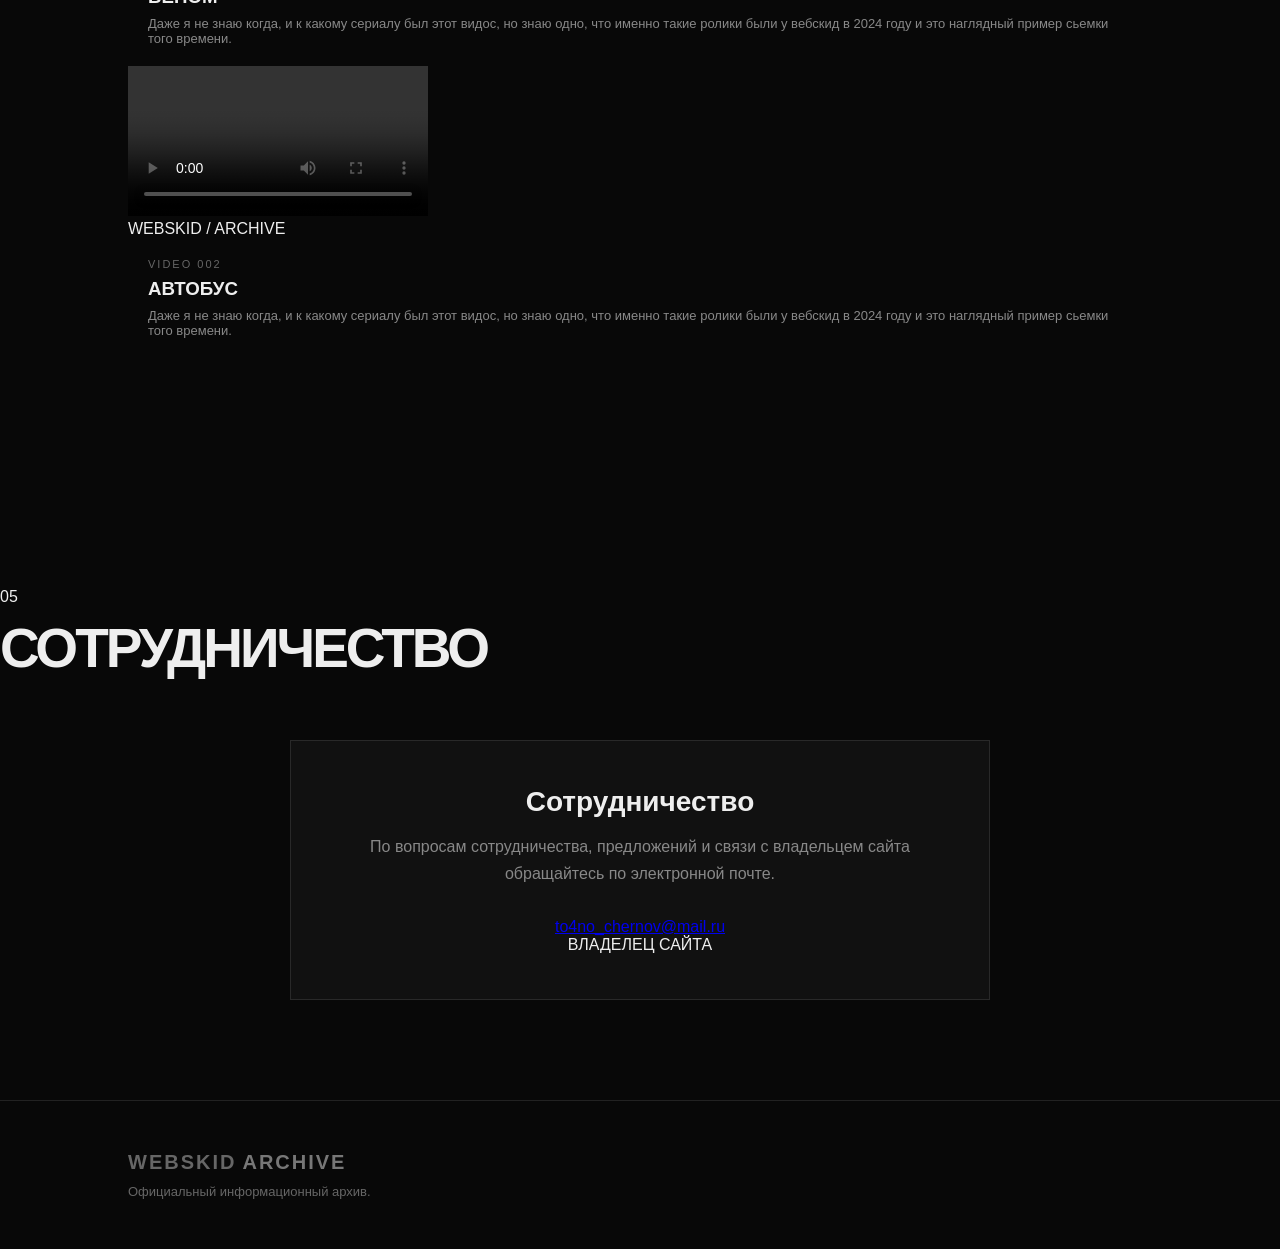
==== commit bee55455: "Update index.html" ====
--- a/index.html
+++ b/index.html
@@ -286,7 +286,7 @@
         <article class="member-card">
             <div class="avatar"><img src="images/Skid.PNG" ></div></div>
             <div>
-                <p class="role">ВЛАДЕЛЕЦ "1"</p>
+                <p class="role">ВЛАДЕЛЕЦ</p>
                 <h3>WebSkid</h3>
                 <p>Амбициозный и целеустремленный человек, знает свое дело. Скид — создатель, владелец и идейный вдохновитель канала WebSkid. Он стоит у самых истоков проекта, ещё с того дня, когда это было просто желание снимать, а не полноценный проект с командой.
 
@@ -315,16 +315,16 @@
         <article class="member-card">
             <div class="avatar"><img src="images/SSD.jpg" alt="Tuiry"></div></div>
             <div>
-                <p class="role">ВЛАДЕЛЕЦ "2"</p>
+                <p class="role">ВЛАДЕЛЕЦ</p>
                 <h3>White</h3>
-                <p> Вайт. Совладелец канала WebSkid с полными правами наравне со Скидом. Один из тех, кто стоит у руля проекта и держит его на своих плечах. Для Скида он давно стал не просто партнёром, а родным братом. Они прошли вместе через многое, через взлёты и падения, через ссоры и примирения, через выгорание и возвращение. Их связь это не просто рабочие отношения, это настоящая мужская дружба, проверенная временем и общим делом. Кто не без греха. По началу работы Вайт был очень агрессивным, и многие считали его злым, резким, жёстким. Но это было лишь внешнее. На деле за этой броней скрывался очень спокойный, добрый и ранимый человек. Просто он так защищался, так отстаивал своё дело, так переживал за результат. Со временем это стало видно всем, и сейчас в команде его знают совсем другим. Как человек Вайт надёжный, прямой и преданный. Если он сказал, значит сделает. Если пообещал, значит можно не сомневаться. Он из тех, кто не бросит в трудную минуту и подставит плечо даже когда самому тяжело. Как творец он трудоголик до мозга костей. Если уж взялся за что-то, будь то анимация, монтаж или сцена, он будет вылизывать это до идеала. Он не успокоится пока не добьётся того результата, который сам считает достойным. Порой это переходит в самозагон, он может застрять на одной детали, переделывать её снова и снова, потому что видит как должно быть и не готов смириться с меньшим. Это его сила и его слабость одновременно. Он перфекционист, но не в том смысле что придирается к другим. Он требователен в первую очередь к себе. И именно это делает его незаменимым в команде. Вайт никогда не сдаётся. Даже когда всё идёт не по плану, даже когда руки опускаются, даже когда кажется что выхода нет, он находит в себе силы продолжать. Он может устать, выгореть, уйти в тень на время, но он всегда возвращается. Потому что это дело, этот канал, эта команда для него не просто слова. Он умеет держать удар. И что ещё важнее, он умеет подставлять плечо другим. В команде его уважают за честность, за прямоту, за то что он говорит как есть, без масок и лишних реверансов. С ним не нужно играть в игры, он либо с тобой, либо нет. И если он с тобой, значит по-настоящему. Вайт это человек, на которого можно положиться. В работе, в дружбе, в жизни. Он не идеален, но он настоящий. И именно такие люди становятся опорой любого дела.   </p>
+                <p> <b>Вайт. Совладелец канала WebSkid с полными правами наравне со Скидом. Один из тех, кто стоит у руля проекта и держит его на своих плечах. Для Скида он давно стал не просто партнёром, а родным братом. Они прошли вместе через многое, через взлёты и падения, через ссоры и примирения, через выгорание и возвращение. Их связь это не просто рабочие отношения, это настоящая мужская дружба, проверенная временем и общим делом. Кто не без греха. По началу работы Вайт был очень агрессивным, и многие считали его злым, резким, жёстким. Но это было лишь внешнее. На деле за этой броней скрывался очень спокойный, добрый и ранимый человек. Просто он так защищался, так отстаивал своё дело, так переживал за результат. Со временем это стало видно всем, и сейчас в команде его знают совсем другим. Как человек Вайт надёжный, прямой и преданный. Если он сказал, значит сделает. Если пообещал, значит можно не сомневаться. Он из тех, кто не бросит в трудную минуту и подставит плечо даже когда самому тяжело. Как творец он трудоголик до мозга костей. Если уж взялся за что-то, будь то анимация, монтаж или сцена, он будет вылизывать это до идеала. Он не успокоится пока не добьётся того результата, который сам считает достойным. Порой это переходит в самозагон, он может застрять на одной детали, переделывать её снова и снова, потому что видит как должно быть и не готов смириться с меньшим. Это его сила и его слабость одновременно. Он перфекционист, но не в том смысле что придирается к другим. Он требователен в первую очередь к себе. И именно это делает его незаменимым в команде. Вайт никогда не сдаётся. Даже когда всё идёт не по плану, даже когда руки опускаются, даже когда кажется что выхода нет, он находит в себе силы продолжать. Он может устать, выгореть, уйти в тень на время, но он всегда возвращается. Потому что это дело, этот канал, эта команда для него не просто слова. Он умеет держать удар. И что ещё важнее, он умеет подставлять плечо другим. В команде его уважают за честность, за прямоту, за то что он говорит как есть, без масок и лишних реверансов. С ним не нужно играть в игры, он либо с тобой, либо нет. И если он с тобой, значит по-настоящему. Вайт это человек, на которого можно положиться. В работе, в дружбе, в жизни. Он не идеален, но он настоящий. И именно такие люди становятся опорой любого дела. </b>  </p>
             </div>
         </article>
 
         <article class="member-card">
             <div class="avatar"><img src="images/Sergo.jpg" ></div></div>
             <div>
-                <p class="role">ВЛАДЕЛЕЦ "3"</p>
+                <p class="role">ВЛАДЕЛЕЦ</p>
                 <h3>СЕРГО</h3>
                 <p> Серый, он же Серго. Совладелец канала WebSkid с полными правами наравне со Скидом и Вайтом. Один из трёх столбов, на которых держится проект. Без него картина была бы неполной, потому что он тот самый главный пазл команды, который дополняет остальных и делает целое. Серый давно в деле. У канала он уже около трёх лет. За это время он прошёл путь от новичка до человека, на которого можно положиться. У него есть опыт в озвучке аниме, он умеет работать с голосом, чувствовать персонажа, передавать эмоции. Сейчас он осваивает анимацию в блокбастере, учится, растёт, и это видно. Как друг Серый золотой. Он хороший товарищ, надёжный и настоящий. Скид и Вайт принимают его таким какой он есть, со всеми его загонами и настроениями. Потому что ценят его не за идеальность, а за то что он свой. Он умеет быть рядом когда нужно, умеет поддержать, умеет быть тем самым человеком, с которым можно просто молчать и не чувствовать неловкости. Как человек Серый противоречивый, и в этом его особенность. Он частенько впадает в депрессию и сомневается в себе, не может повзрослеть в каких-то моментах, и парой очень сильно лениться. Но это не делает его плохим. Это делает его живым. Он борется с собой, ищет свой путь, пытается стать лучше, даже если не всегда получается сразу. Он бывает ленивым, правда. Может откладывать, может зависать, может терять мотивацию. Но когда он берётся за голову, когда находит в себе силы, он начинает совершенствоваться на глазах. Это его суперсила. Он может упасть, но он встаёт. Может пропасть, но возвращается. И каждый раз возвращается чуть сильнее, чуть опытнее, чуть взрослее. Серый это душа команды. Он привносит в неё что-то своё, что-то тёплое и настоящее. Его депрессии и загоны это не слабость, это часть его пути. И то что Скид и Вайт не пытаются его переделать, а принимают таким какой он есть, говорит о настоящей дружбе и уважении. Он главный пазл. И без него картинка была бы другой. Он тот, кто делает команду полной. </p>
             </div>
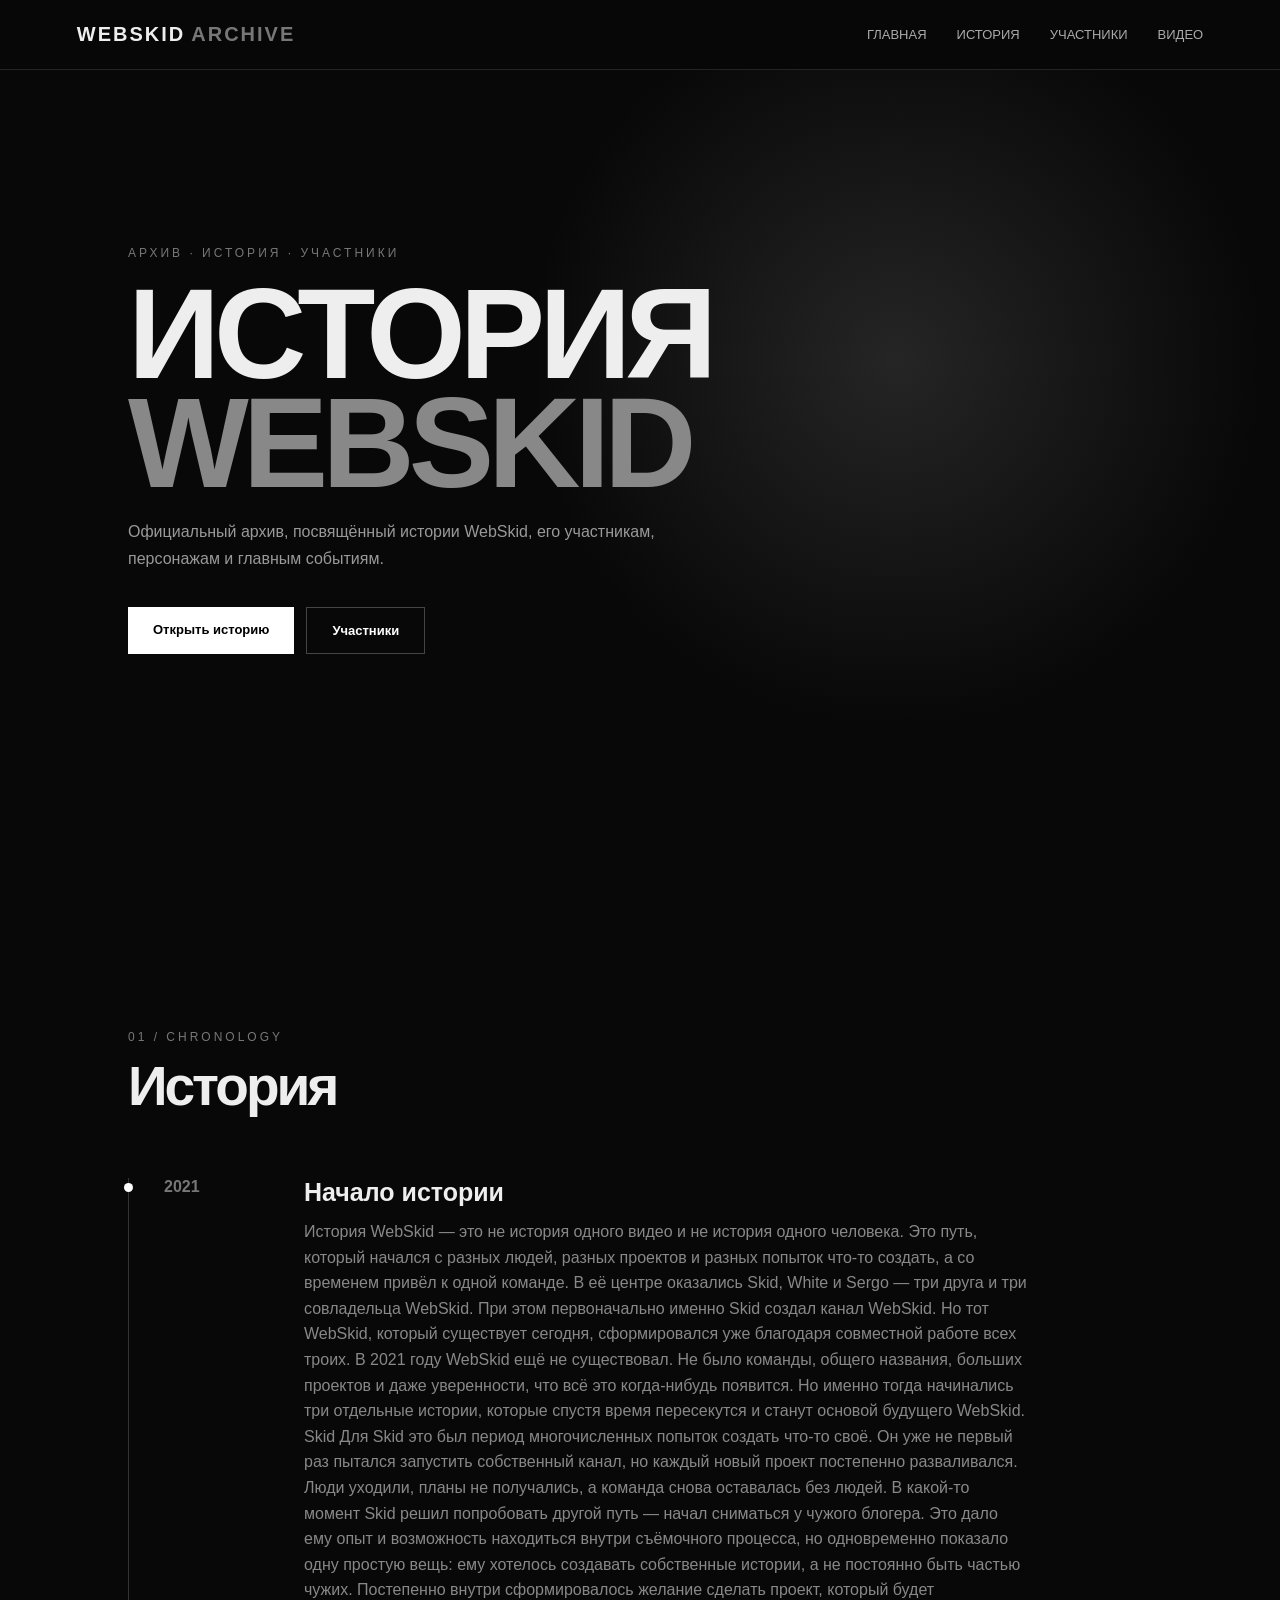
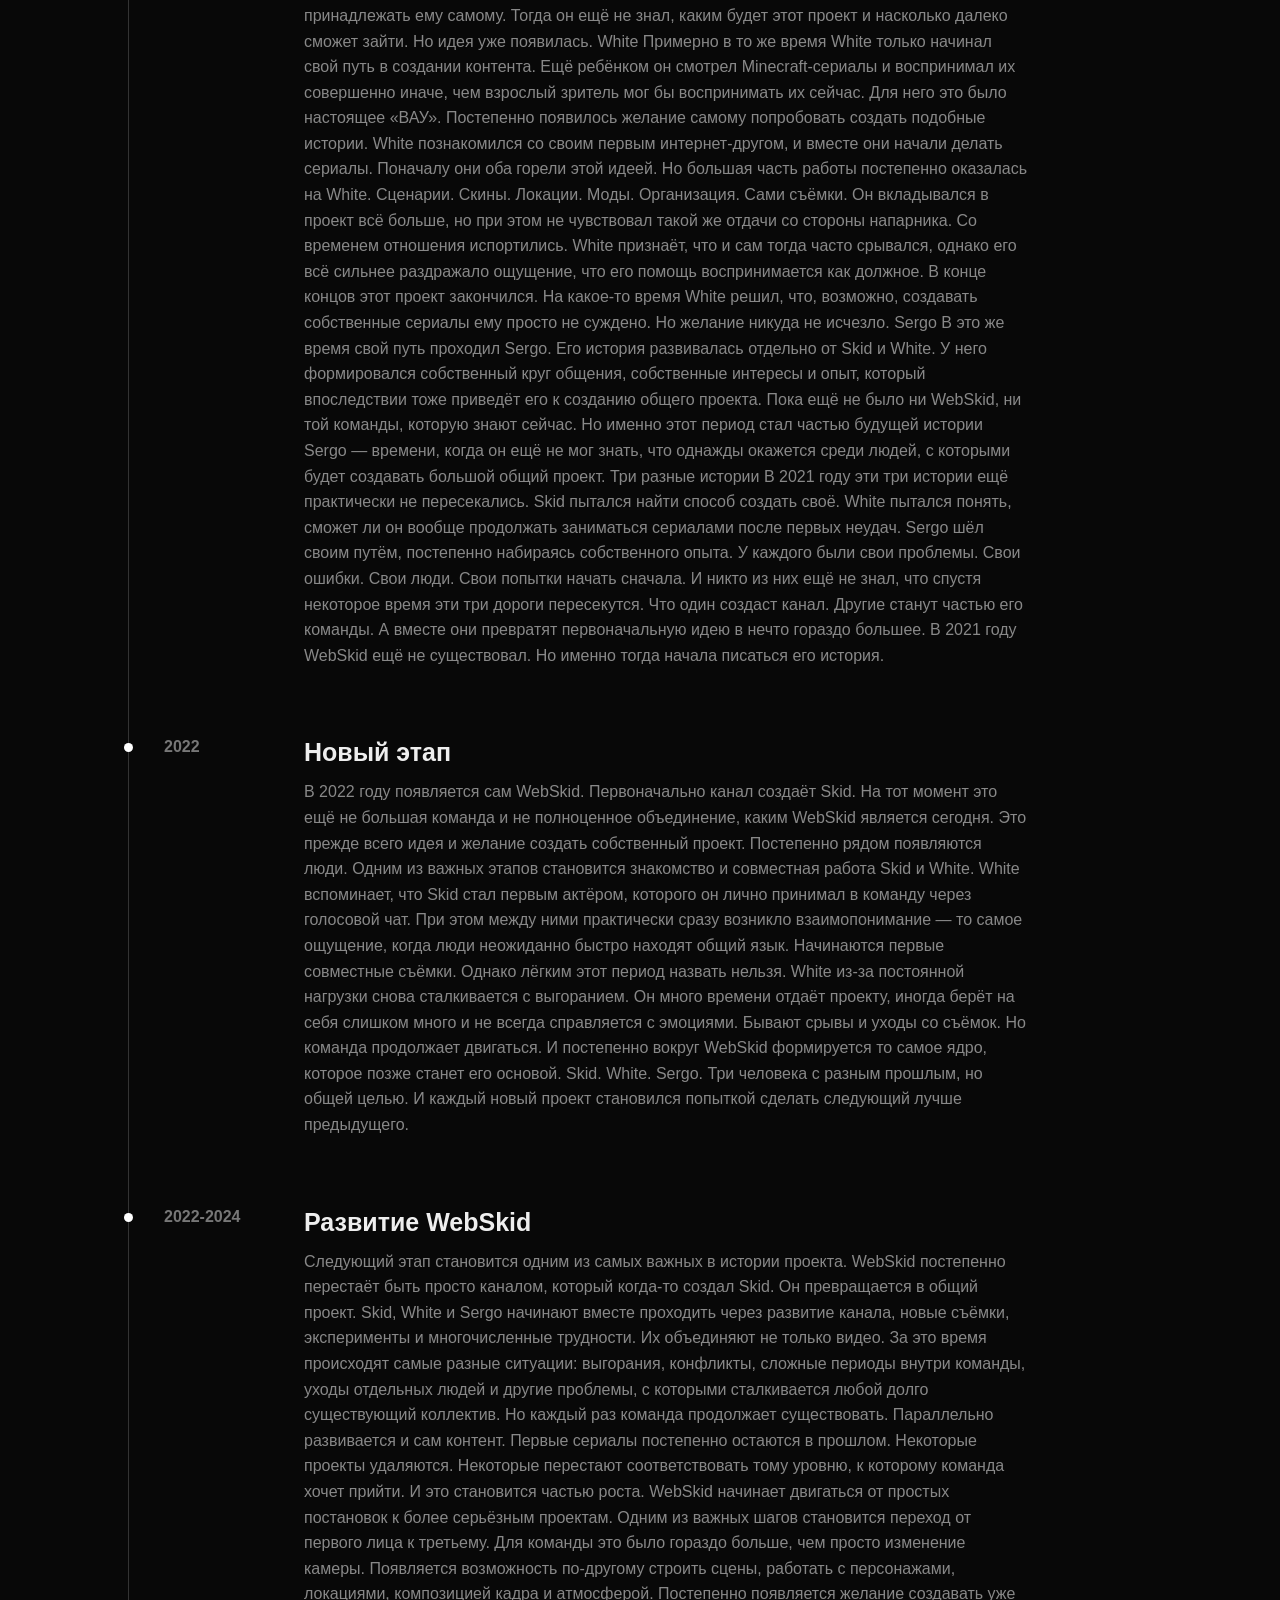
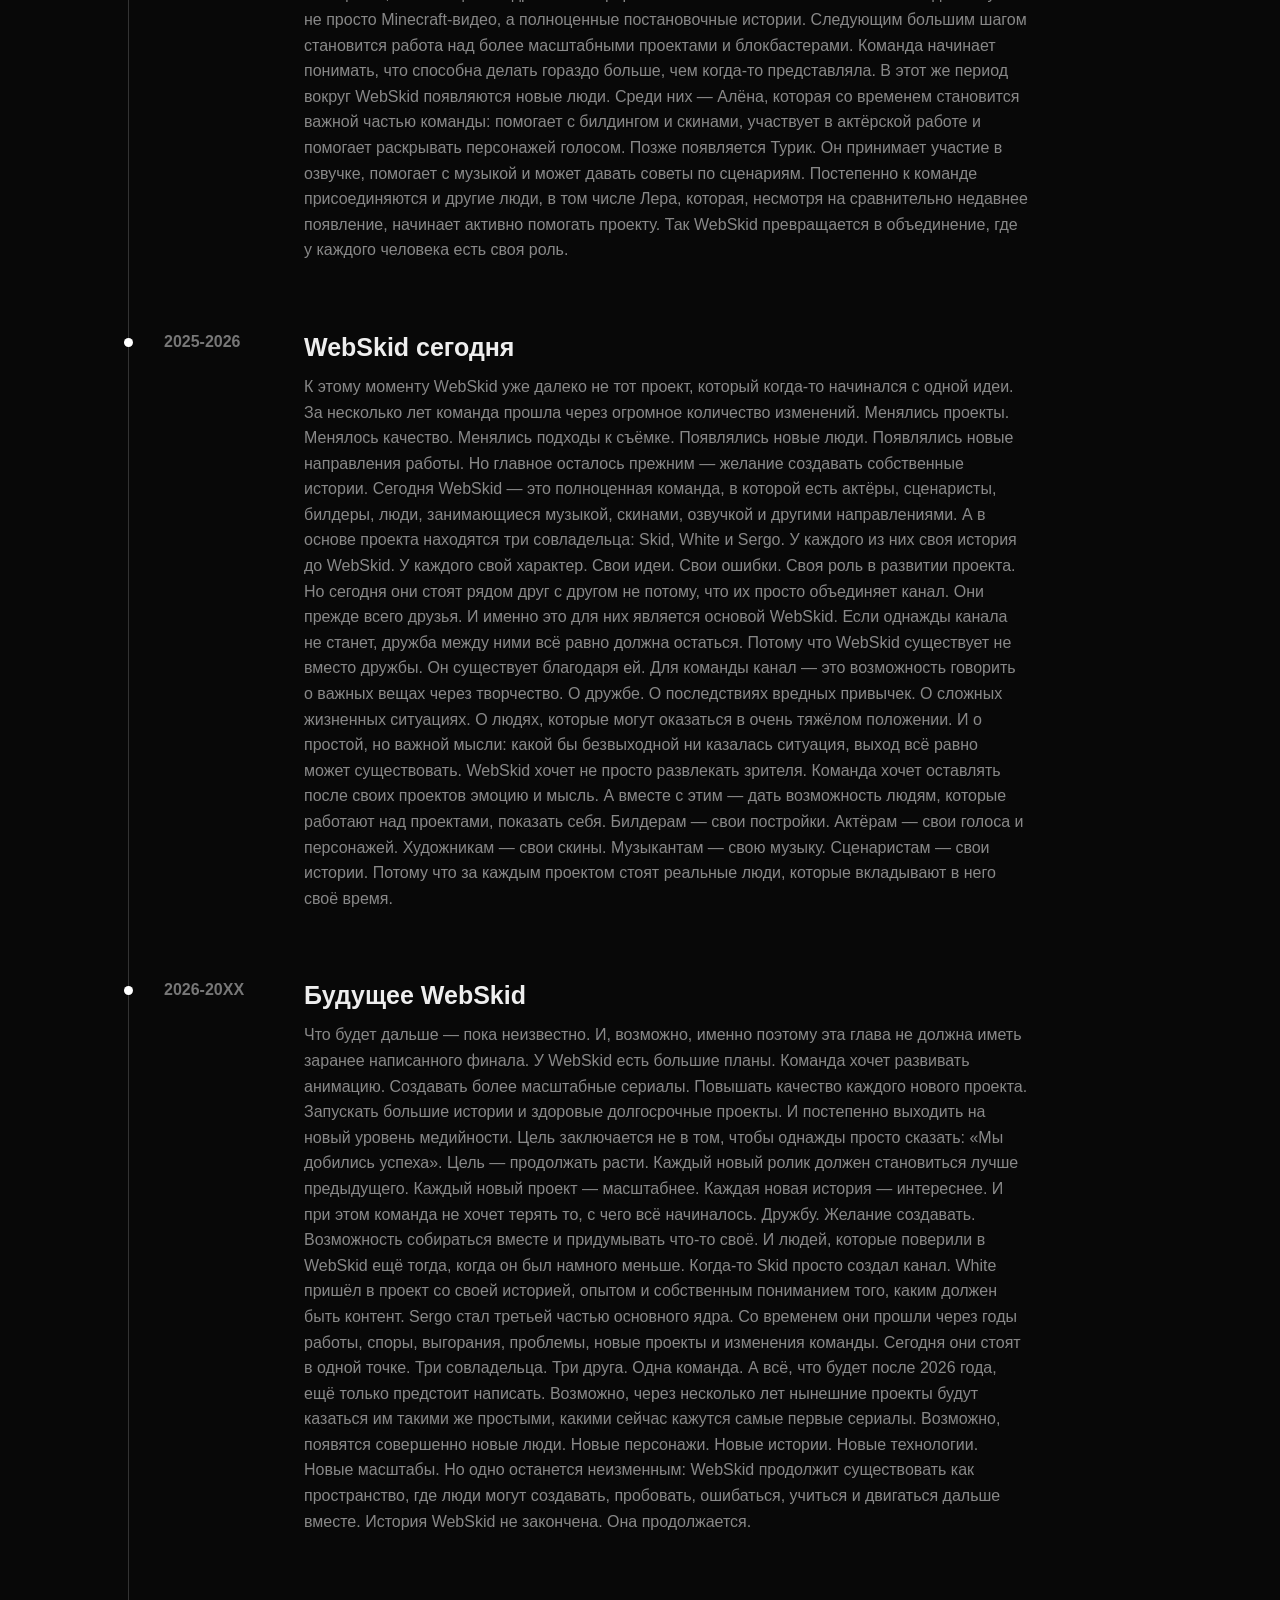
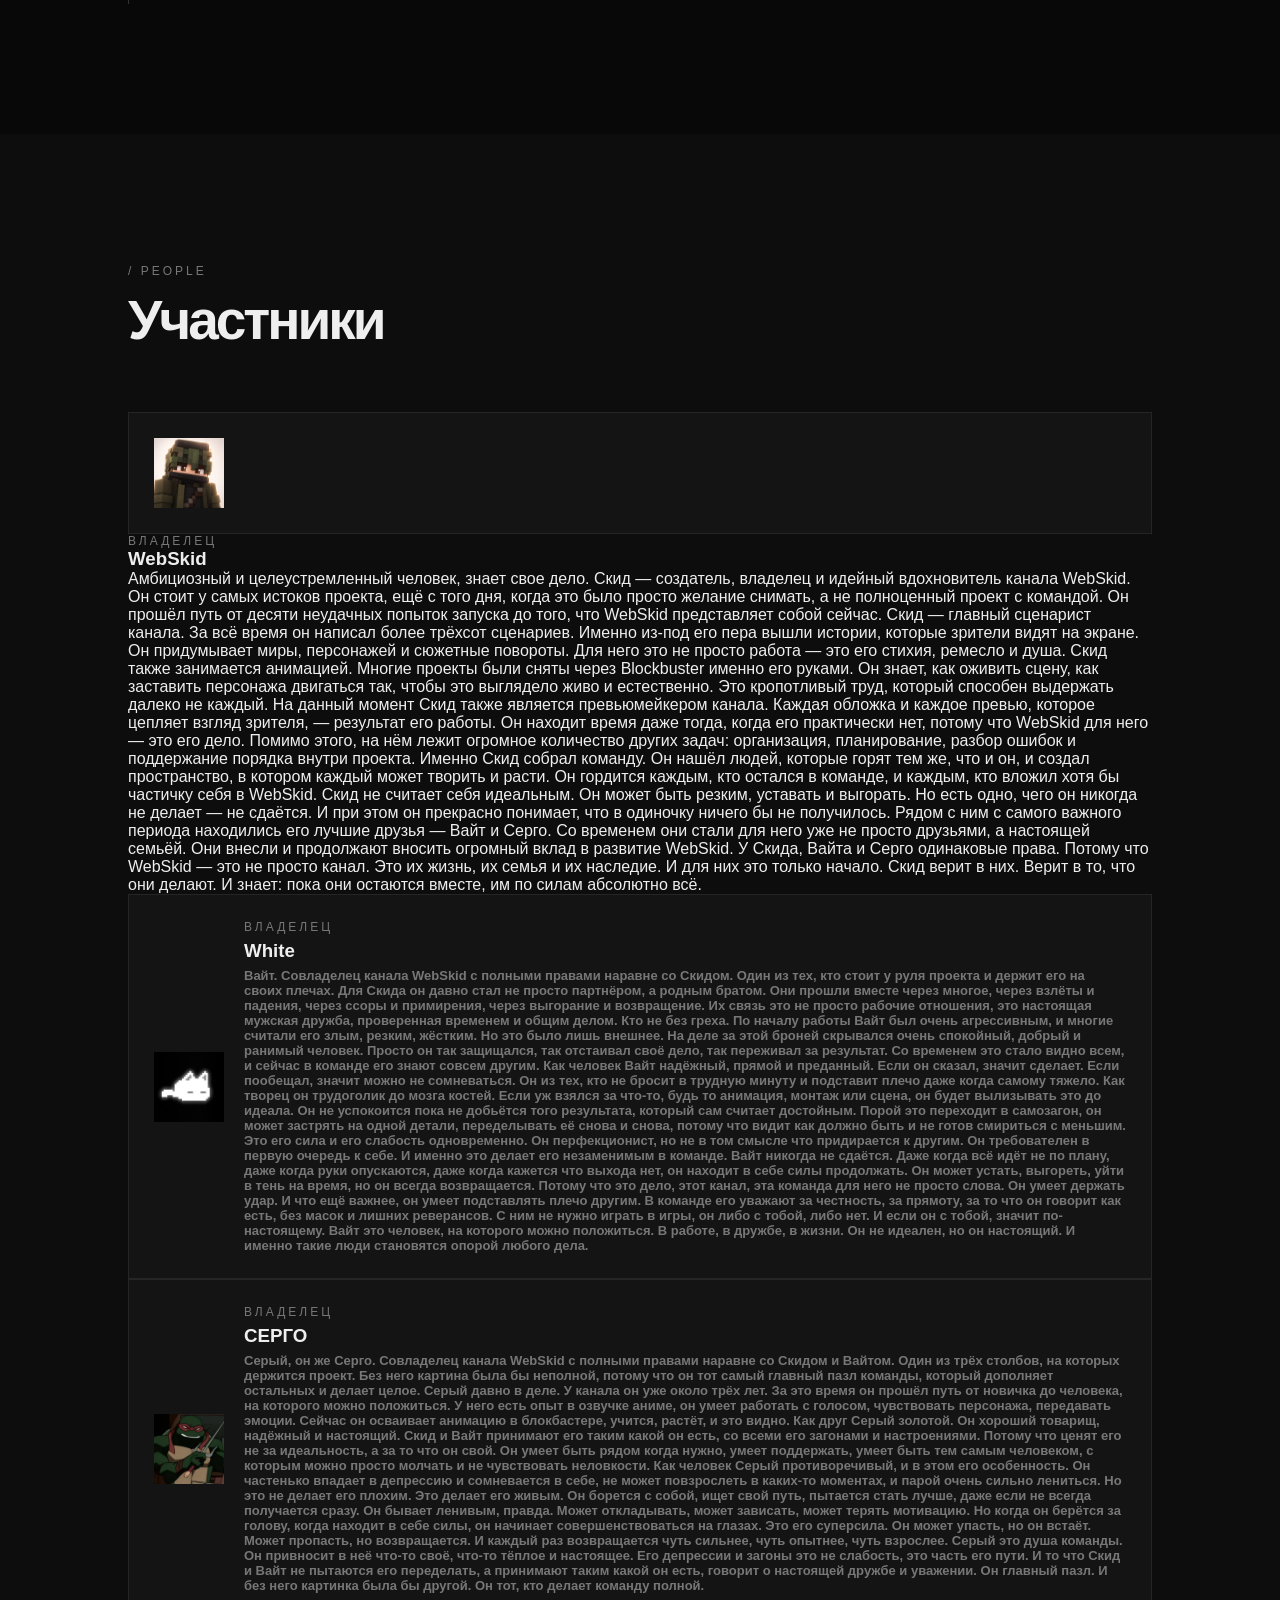
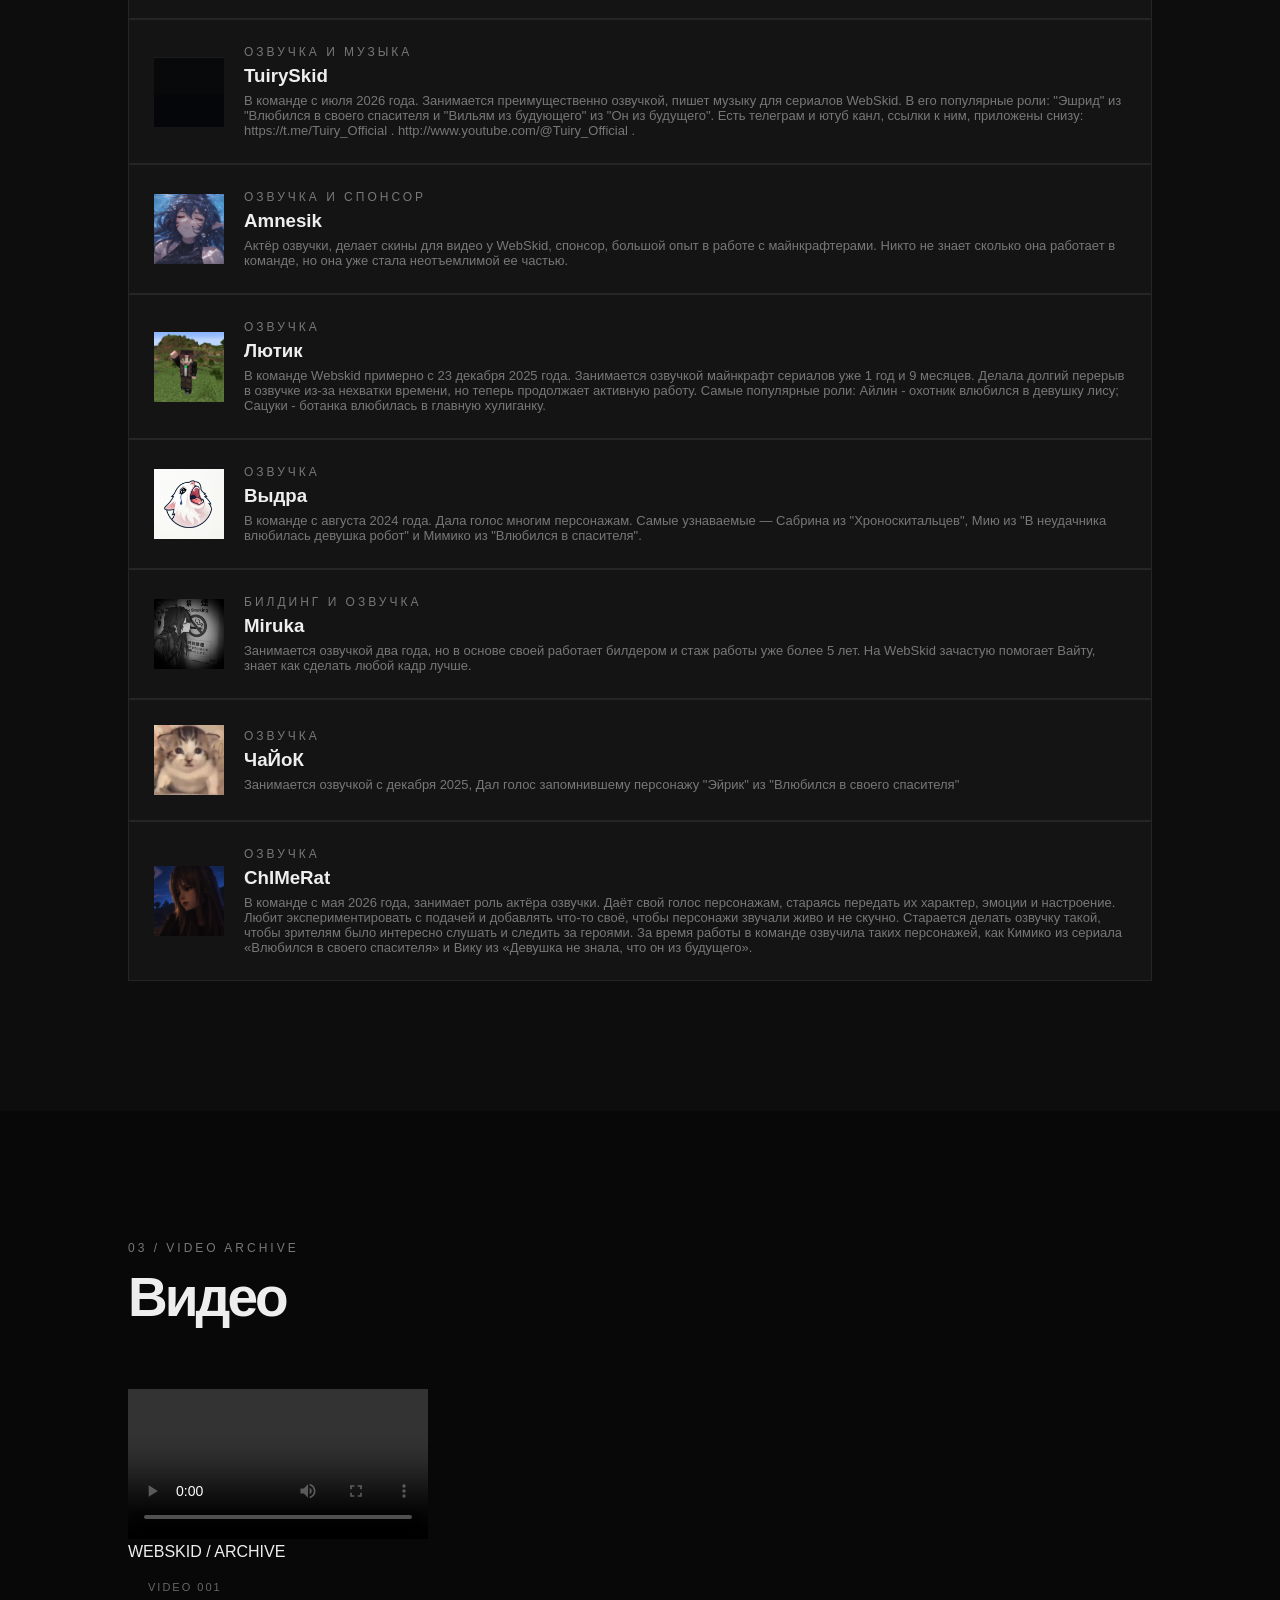
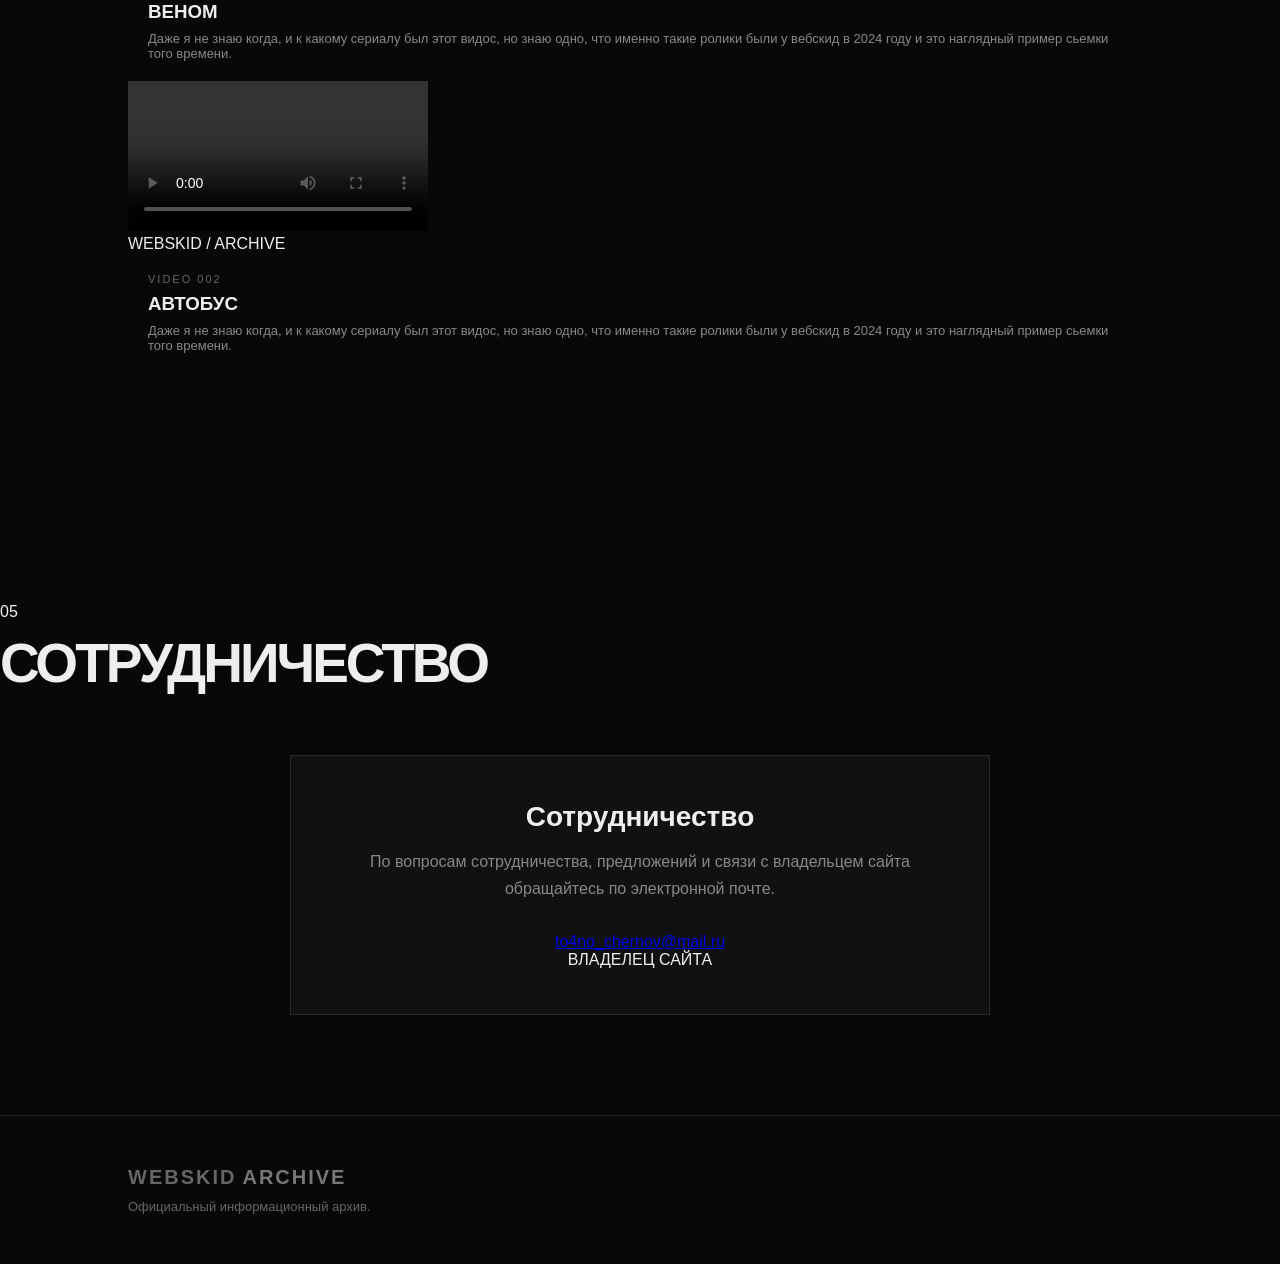
==== commit 39b7c349: "Update index.html" ====
--- a/index.html
+++ b/index.html
@@ -326,7 +326,7 @@
             <div>
                 <p class="role">ВЛАДЕЛЕЦ</p>
                 <h3>СЕРГО</h3>
-                <p> Серый, он же Серго. Совладелец канала WebSkid с полными правами наравне со Скидом и Вайтом. Один из трёх столбов, на которых держится проект. Без него картина была бы неполной, потому что он тот самый главный пазл команды, который дополняет остальных и делает целое. Серый давно в деле. У канала он уже около трёх лет. За это время он прошёл путь от новичка до человека, на которого можно положиться. У него есть опыт в озвучке аниме, он умеет работать с голосом, чувствовать персонажа, передавать эмоции. Сейчас он осваивает анимацию в блокбастере, учится, растёт, и это видно. Как друг Серый золотой. Он хороший товарищ, надёжный и настоящий. Скид и Вайт принимают его таким какой он есть, со всеми его загонами и настроениями. Потому что ценят его не за идеальность, а за то что он свой. Он умеет быть рядом когда нужно, умеет поддержать, умеет быть тем самым человеком, с которым можно просто молчать и не чувствовать неловкости. Как человек Серый противоречивый, и в этом его особенность. Он частенько впадает в депрессию и сомневается в себе, не может повзрослеть в каких-то моментах, и парой очень сильно лениться. Но это не делает его плохим. Это делает его живым. Он борется с собой, ищет свой путь, пытается стать лучше, даже если не всегда получается сразу. Он бывает ленивым, правда. Может откладывать, может зависать, может терять мотивацию. Но когда он берётся за голову, когда находит в себе силы, он начинает совершенствоваться на глазах. Это его суперсила. Он может упасть, но он встаёт. Может пропасть, но возвращается. И каждый раз возвращается чуть сильнее, чуть опытнее, чуть взрослее. Серый это душа команды. Он привносит в неё что-то своё, что-то тёплое и настоящее. Его депрессии и загоны это не слабость, это часть его пути. И то что Скид и Вайт не пытаются его переделать, а принимают таким какой он есть, говорит о настоящей дружбе и уважении. Он главный пазл. И без него картинка была бы другой. Он тот, кто делает команду полной. </p>
+                <p> <b>Серый, он же Серго. Совладелец канала WebSkid с полными правами наравне со Скидом и Вайтом. Один из трёх столбов, на которых держится проект. Без него картина была бы неполной, потому что он тот самый главный пазл команды, который дополняет остальных и делает целое. Серый давно в деле. У канала он уже около трёх лет. За это время он прошёл путь от новичка до человека, на которого можно положиться. У него есть опыт в озвучке аниме, он умеет работать с голосом, чувствовать персонажа, передавать эмоции. Сейчас он осваивает анимацию в блокбастере, учится, растёт, и это видно. Как друг Серый золотой. Он хороший товарищ, надёжный и настоящий. Скид и Вайт принимают его таким какой он есть, со всеми его загонами и настроениями. Потому что ценят его не за идеальность, а за то что он свой. Он умеет быть рядом когда нужно, умеет поддержать, умеет быть тем самым человеком, с которым можно просто молчать и не чувствовать неловкости. Как человек Серый противоречивый, и в этом его особенность. Он частенько впадает в депрессию и сомневается в себе, не может повзрослеть в каких-то моментах, и парой очень сильно лениться. Но это не делает его плохим. Это делает его живым. Он борется с собой, ищет свой путь, пытается стать лучше, даже если не всегда получается сразу. Он бывает ленивым, правда. Может откладывать, может зависать, может терять мотивацию. Но когда он берётся за голову, когда находит в себе силы, он начинает совершенствоваться на глазах. Это его суперсила. Он может упасть, но он встаёт. Может пропасть, но возвращается. И каждый раз возвращается чуть сильнее, чуть опытнее, чуть взрослее. Серый это душа команды. Он привносит в неё что-то своё, что-то тёплое и настоящее. Его депрессии и загоны это не слабость, это часть его пути. И то что Скид и Вайт не пытаются его переделать, а принимают таким какой он есть, говорит о настоящей дружбе и уважении. Он главный пазл. И без него картинка была бы другой. Он тот, кто делает команду полной. </b> </p>
             </div>
         </article>
 <article class="member-card">
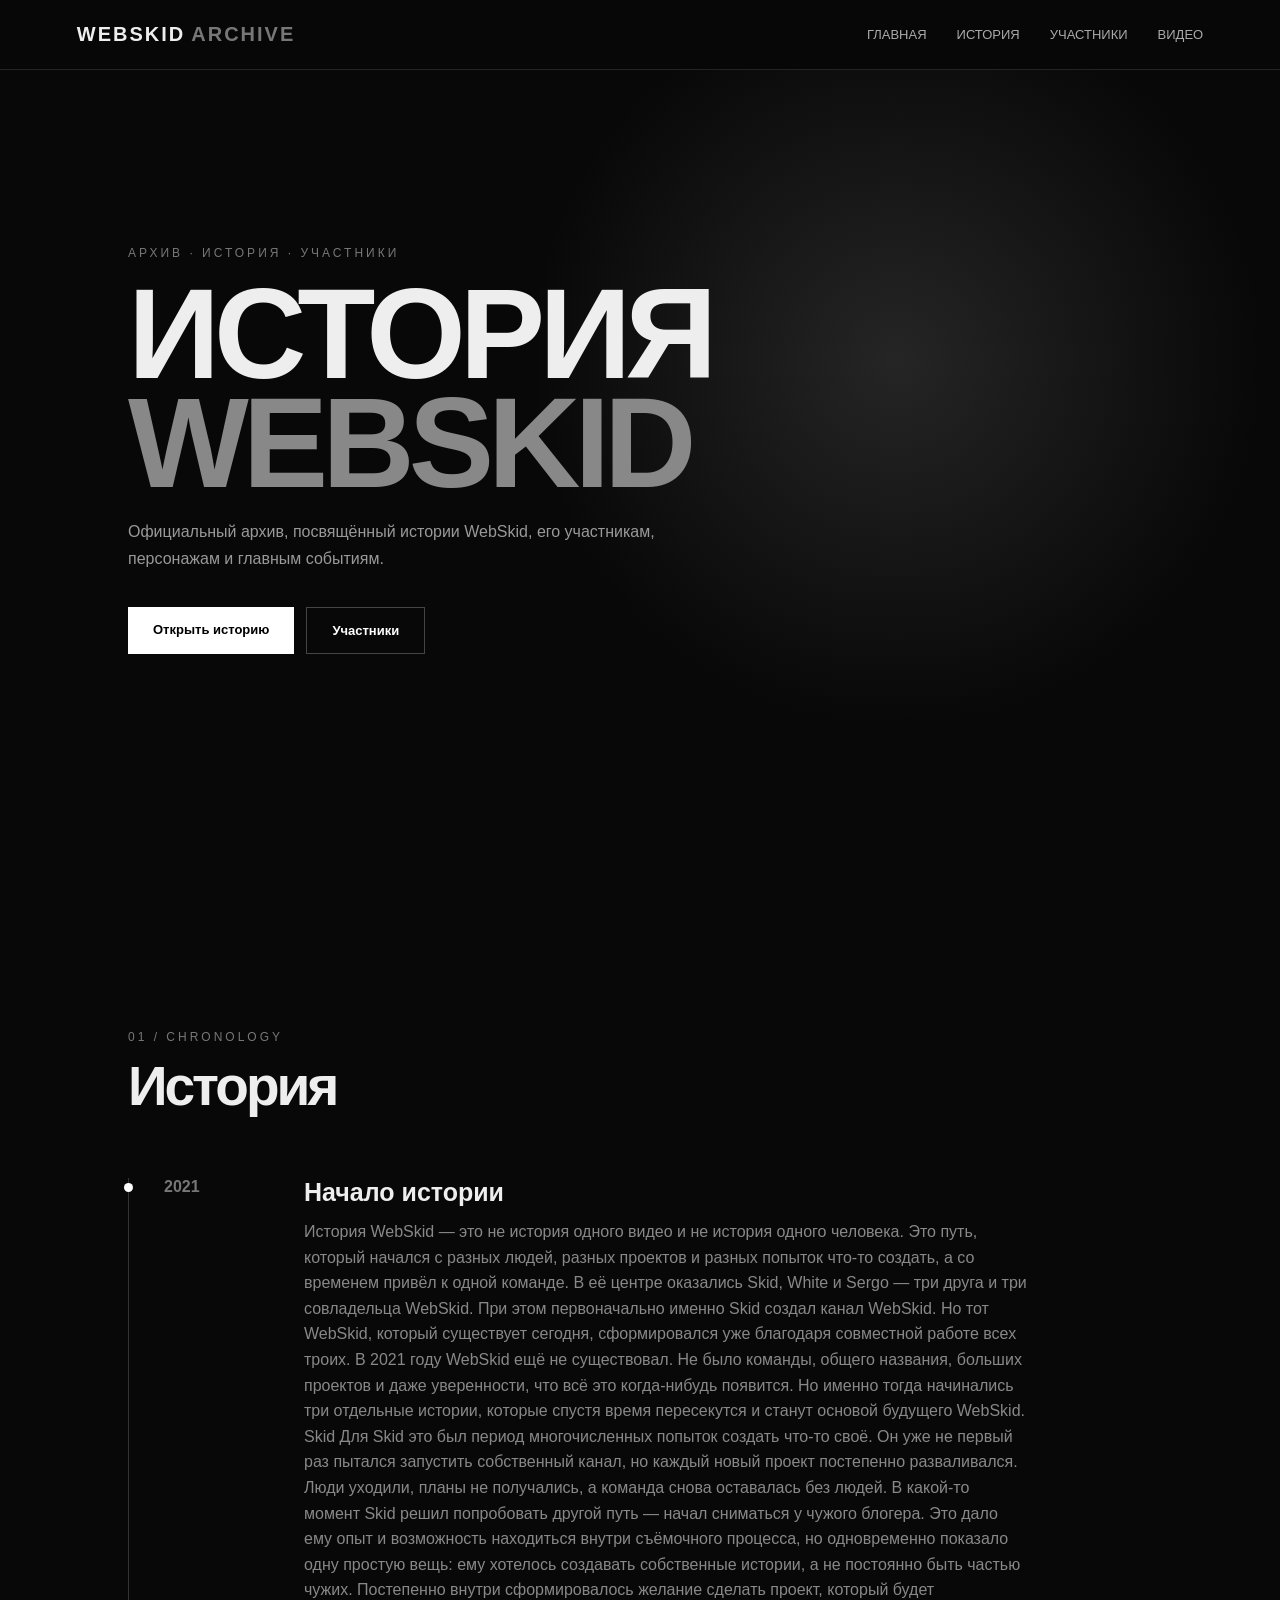
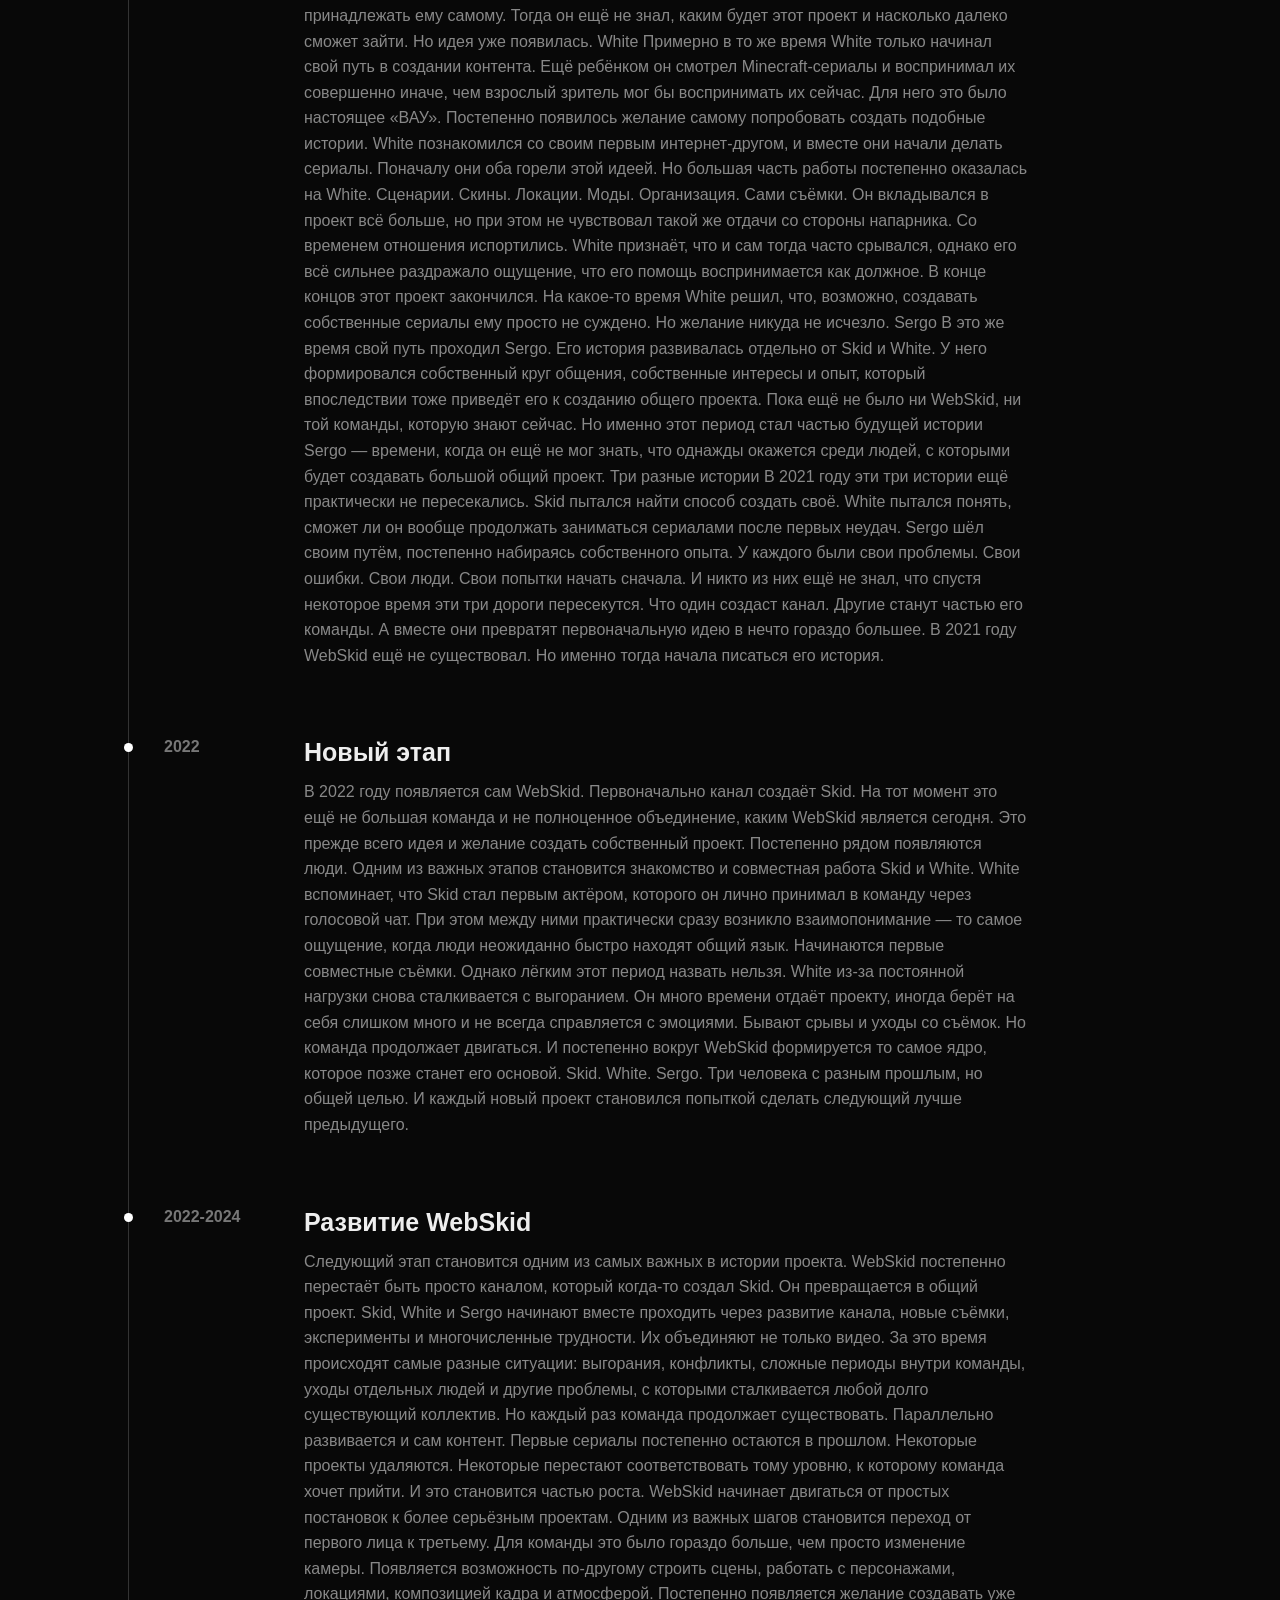
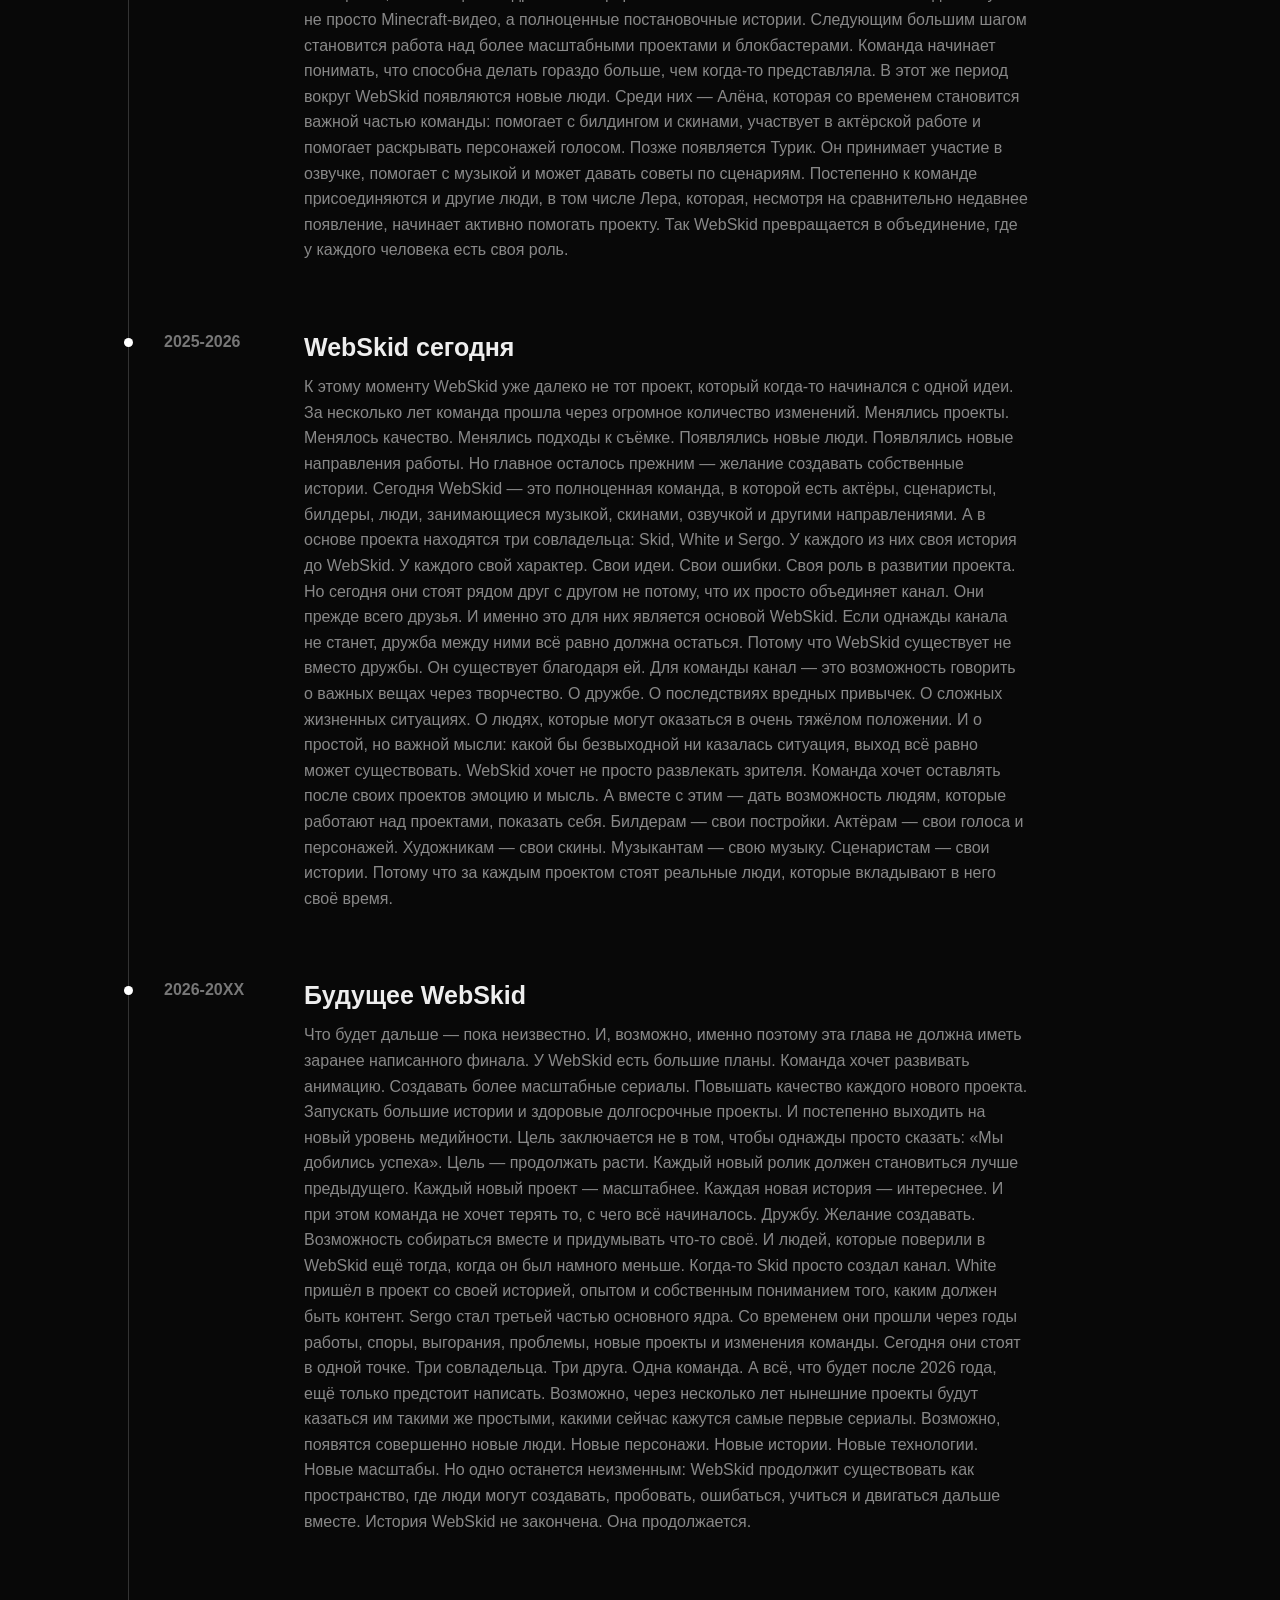
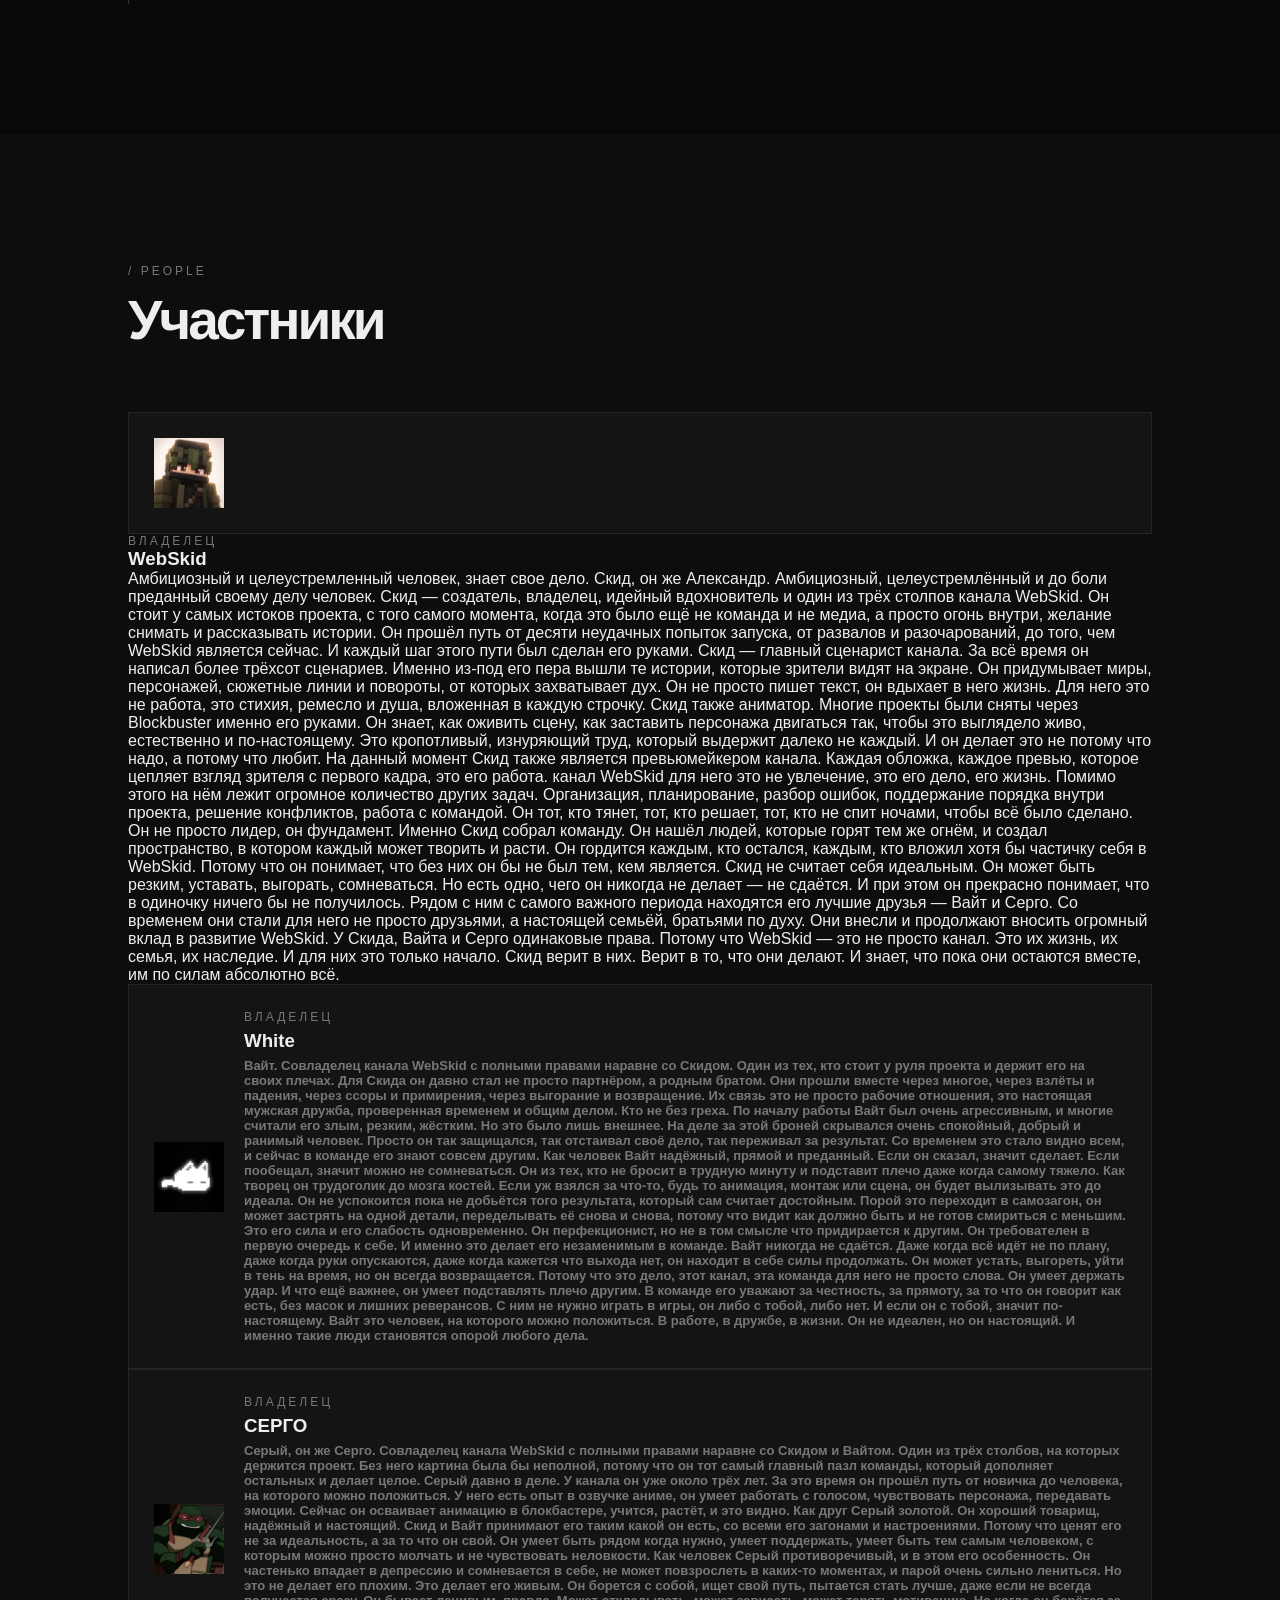
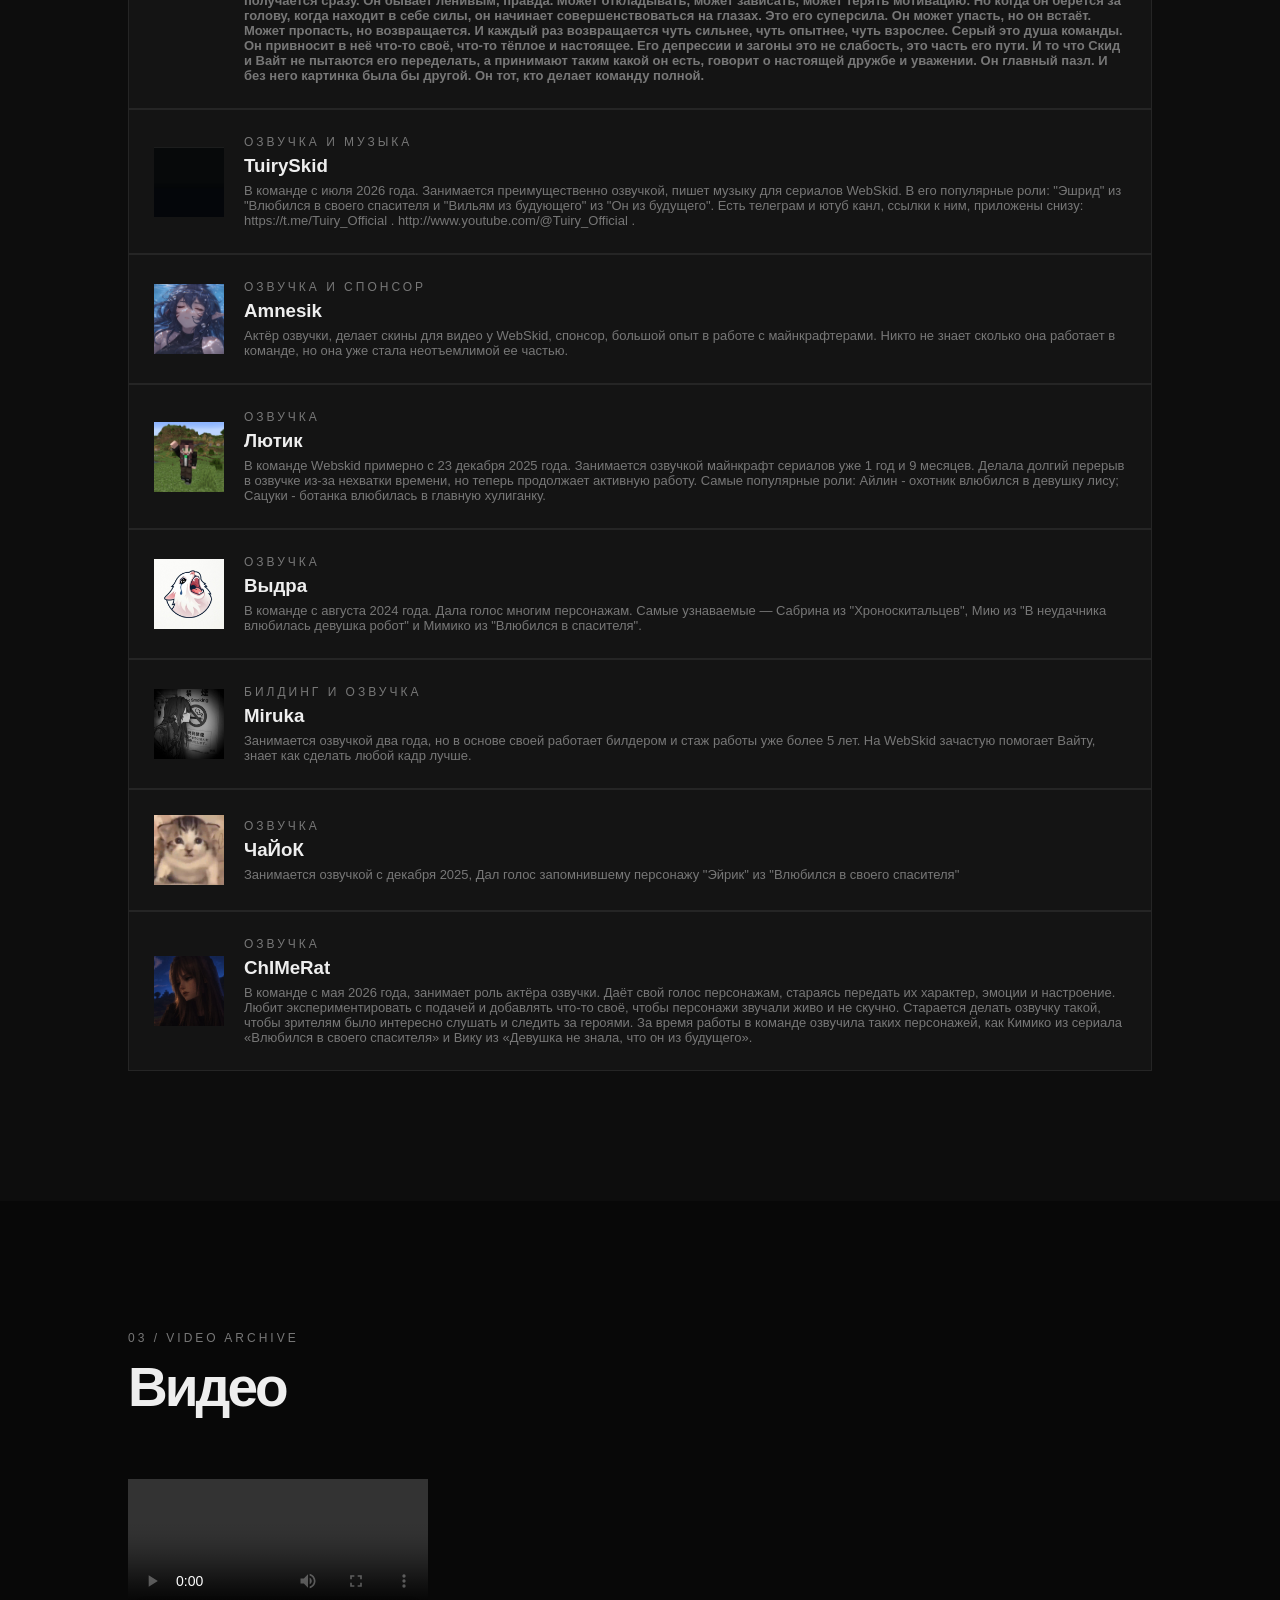
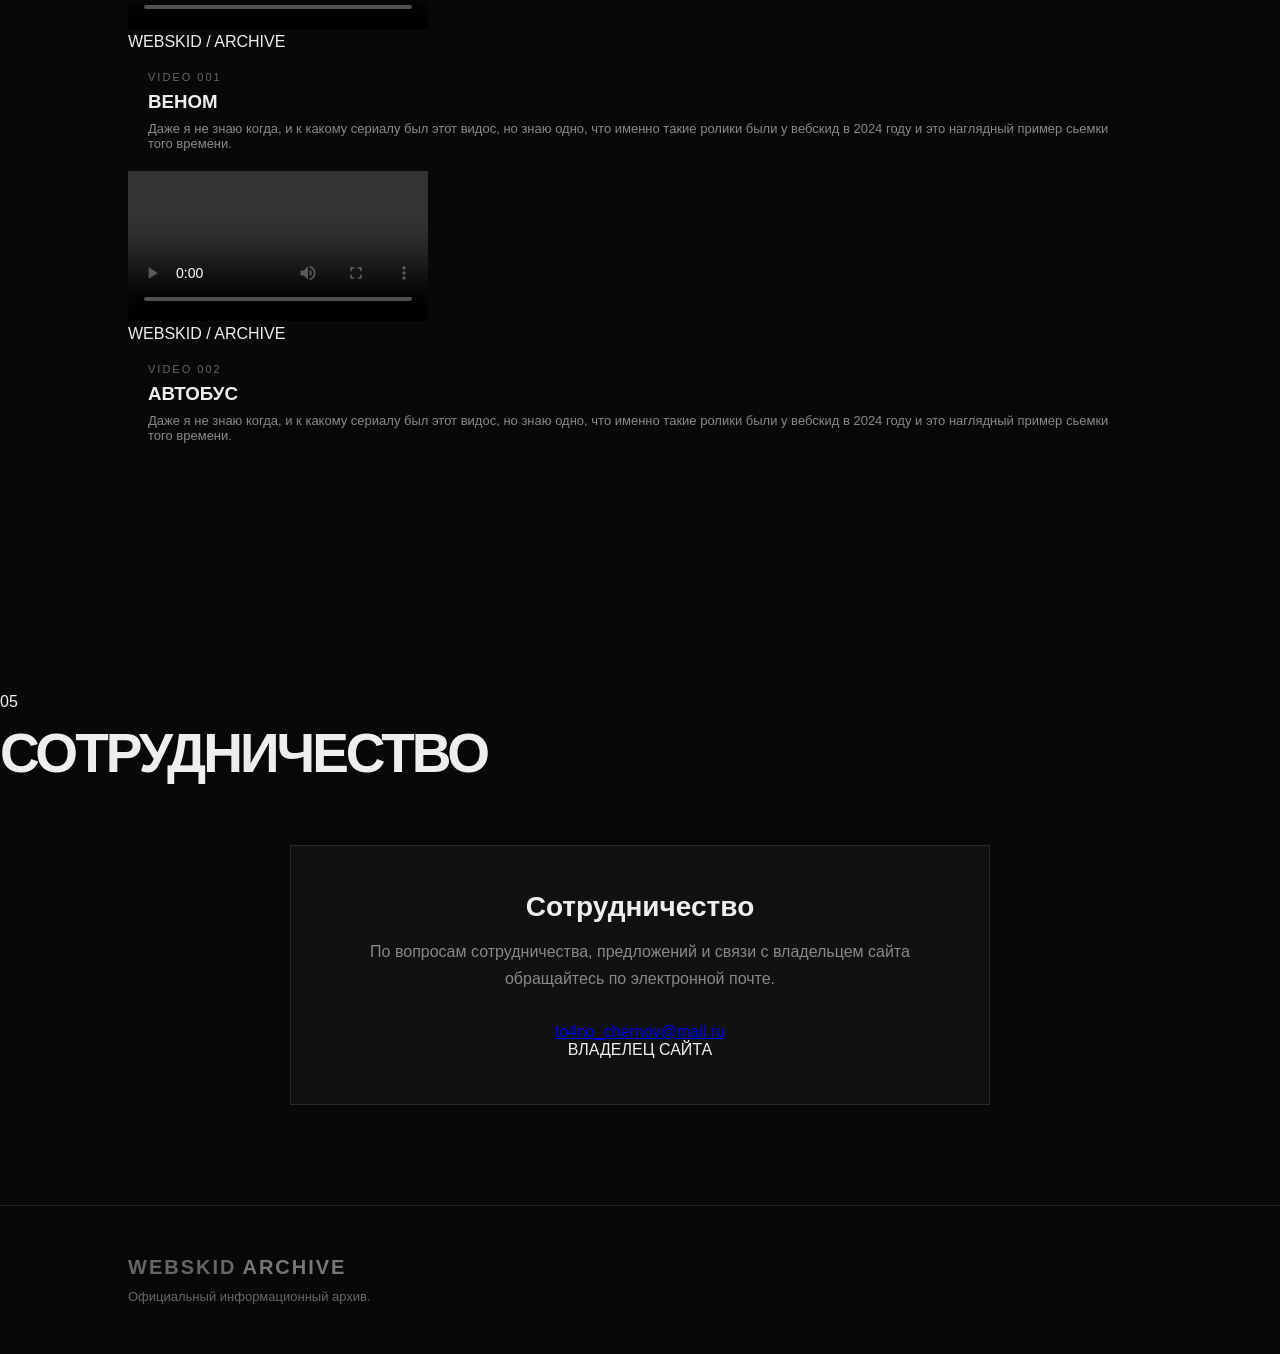
==== commit 47ed6bf5: "Update index.html" ====
--- a/index.html
+++ b/index.html
@@ -288,27 +288,7 @@
             <div>
                 <p class="role">ВЛАДЕЛЕЦ</p>
                 <h3>WebSkid</h3>
-                <p>Амбициозный и целеустремленный человек, знает свое дело. Скид — создатель, владелец и идейный вдохновитель канала WebSkid. Он стоит у самых истоков проекта, ещё с того дня, когда это было просто желание снимать, а не полноценный проект с командой.
-
-Он прошёл путь от десяти неудачных попыток запуска до того, что WebSkid представляет собой сейчас. Скид — главный сценарист канала. За всё время он написал более трёхсот сценариев. Именно из-под его пера вышли истории, которые зрители видят на экране. Он придумывает миры, персонажей и сюжетные повороты. Для него это не просто работа — это его стихия, ремесло и душа.
-
-Скид также занимается анимацией. Многие проекты были сняты через Blockbuster именно его руками. Он знает, как оживить сцену, как заставить персонажа двигаться так, чтобы это выглядело живо и естественно. Это кропотливый труд, который способен выдержать далеко не каждый.
-
-На данный момент Скид также является превьюмейкером канала. Каждая обложка и каждое превью, которое цепляет взгляд зрителя, — результат его работы. Он находит время даже тогда, когда его практически нет, потому что WebSkid для него — это его дело.
-
-Помимо этого, на нём лежит огромное количество других задач: организация, планирование, разбор ошибок и поддержание порядка внутри проекта.
-
-Именно Скид собрал команду. Он нашёл людей, которые горят тем же, что и он, и создал пространство, в котором каждый может творить и расти. Он гордится каждым, кто остался в команде, и каждым, кто вложил хотя бы частичку себя в WebSkid.
-
-Скид не считает себя идеальным. Он может быть резким, уставать и выгорать. Но есть одно, чего он никогда не делает — не сдаётся.
-
-И при этом он прекрасно понимает, что в одиночку ничего бы не получилось. Рядом с ним с самого важного периода находились его лучшие друзья — Вайт и Серго. Со временем они стали для него уже не просто друзьями, а настоящей семьёй. Они внесли и продолжают вносить огромный вклад в развитие WebSkid.
-
-У Скида, Вайта и Серго одинаковые права. Потому что WebSkid — это не просто канал. Это их жизнь, их семья и их наследие.
-
-И для них это только начало.
-
-Скид верит в них. Верит в то, что они делают. И знает: пока они остаются вместе, им по силам абсолютно всё.</p>
+                <p>Амбициозный и целеустремленный человек, знает свое дело. Скид, он же Александр. Амбициозный, целеустремлённый и до боли преданный своему делу человек. Скид — создатель, владелец, идейный вдохновитель и один из трёх столпов канала WebSkid. Он стоит у самых истоков проекта, с того самого момента, когда это было ещё не команда и не медиа, а просто огонь внутри, желание снимать и рассказывать истории. Он прошёл путь от десяти неудачных попыток запуска, от развалов и разочарований, до того, чем WebSkid является сейчас. И каждый шаг этого пути был сделан его руками. Скид — главный сценарист канала. За всё время он написал более трёхсот сценариев. Именно из-под его пера вышли те истории, которые зрители видят на экране. Он придумывает миры, персонажей, сюжетные линии и повороты, от которых захватывает дух. Он не просто пишет текст, он вдыхает в него жизнь. Для него это не работа, это стихия, ремесло и душа, вложенная в каждую строчку. Скид также аниматор. Многие проекты были сняты через Blockbuster именно его руками. Он знает, как оживить сцену, как заставить персонажа двигаться так, чтобы это выглядело живо, естественно и по-настоящему. Это кропотливый, изнуряющий труд, который выдержит далеко не каждый. И он делает это не потому что надо, а потому что любит. На данный момент Скид также является превьюмейкером канала. Каждая обложка, каждое превью, которое цепляет взгляд зрителя с первого кадра, это его работа. канал WebSkid для него это не увлечение, это его дело, его жизнь. Помимо этого на нём лежит огромное количество других задач. Организация, планирование, разбор ошибок, поддержание порядка внутри проекта, решение конфликтов, работа с командой. Он тот, кто тянет, тот, кто решает, тот, кто не спит ночами, чтобы всё было сделано. Он не просто лидер, он фундамент. Именно Скид собрал команду. Он нашёл людей, которые горят тем же огнём, и создал пространство, в котором каждый может творить и расти. Он гордится каждым, кто остался, каждым, кто вложил хотя бы частичку себя в WebSkid. Потому что он понимает, что без них он бы не был тем, кем является. Скид не считает себя идеальным. Он может быть резким, уставать, выгорать, сомневаться. Но есть одно, чего он никогда не делает — не сдаётся. И при этом он прекрасно понимает, что в одиночку ничего бы не получилось. Рядом с ним с самого важного периода находятся его лучшие друзья — Вайт и Серго. Со временем они стали для него не просто друзьями, а настоящей семьёй, братьями по духу. Они внесли и продолжают вносить огромный вклад в развитие WebSkid. У Скида, Вайта и Серго одинаковые права. Потому что WebSkid — это не просто канал. Это их жизнь, их семья, их наследие. И для них это только начало. Скид верит в них. Верит в то, что они делают. И знает, что пока они остаются вместе, им по силам абсолютно всё.</p>
             </div>
         </article>
 
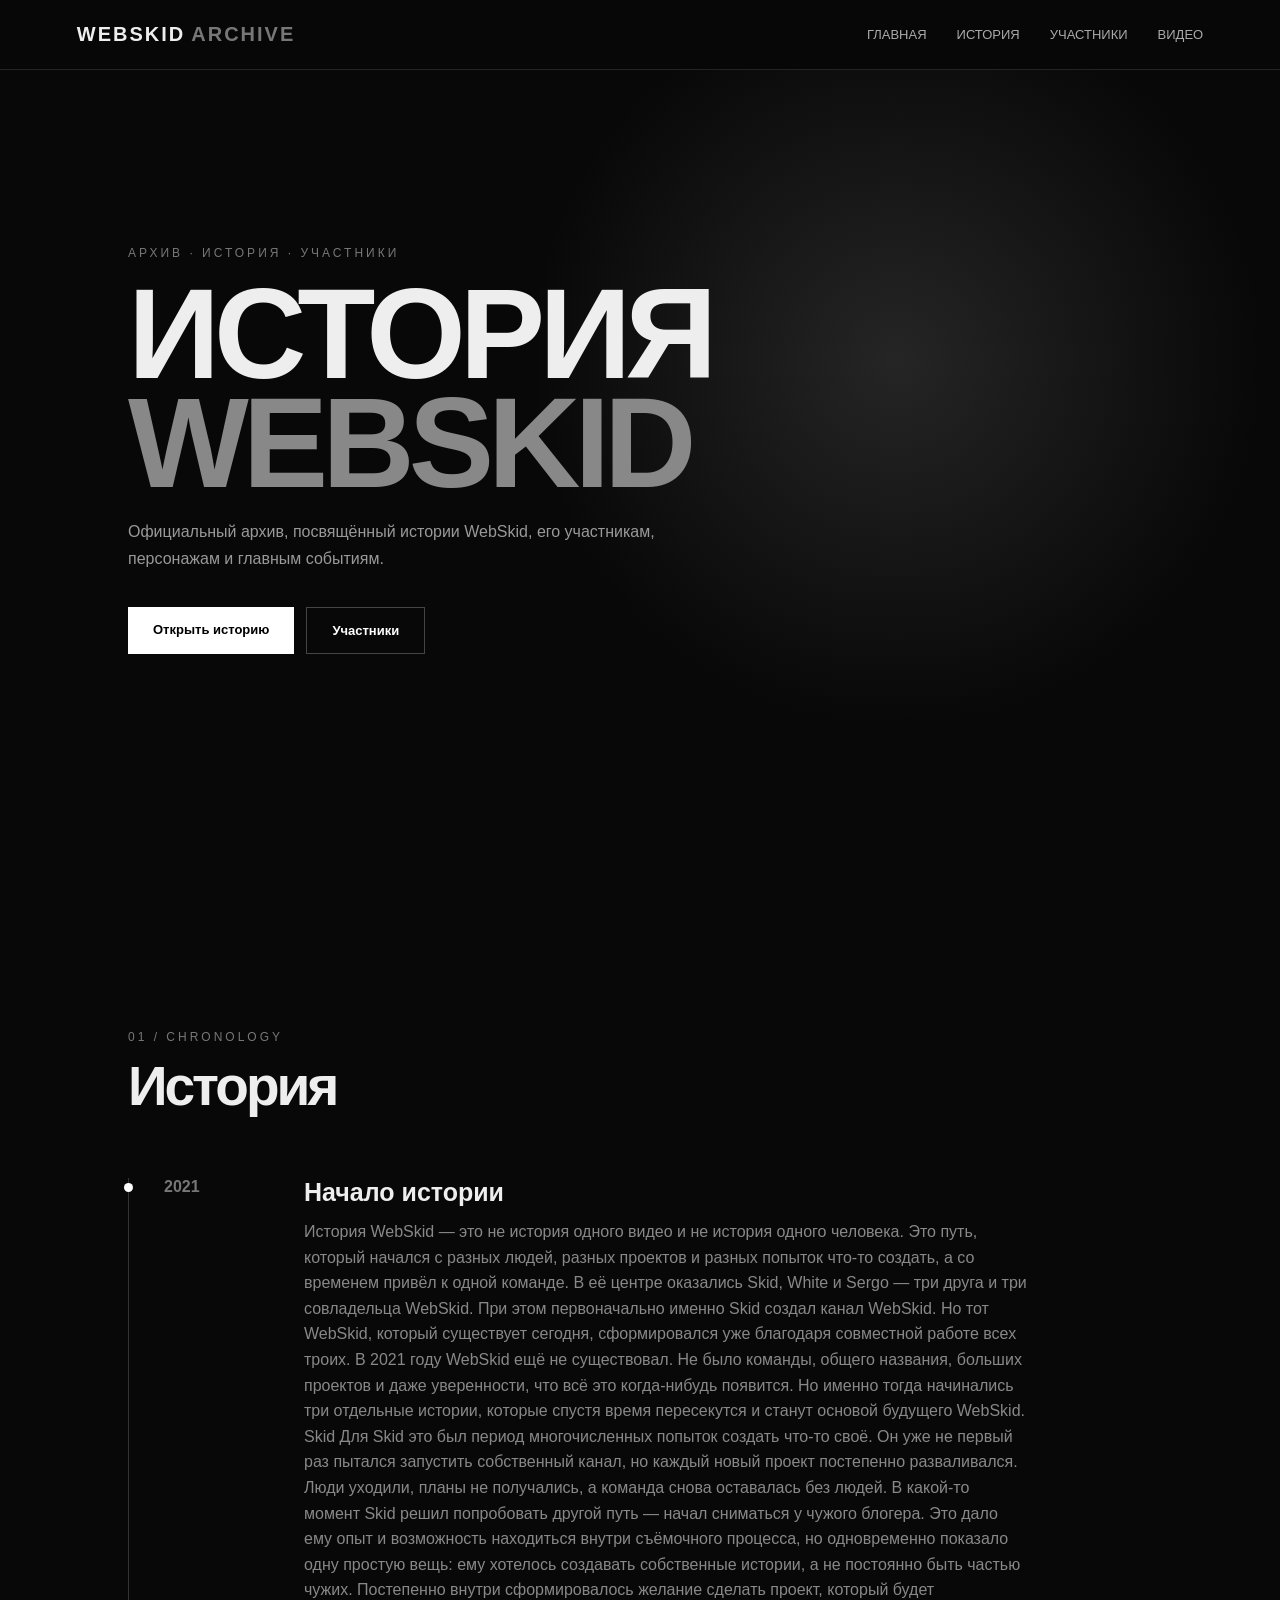
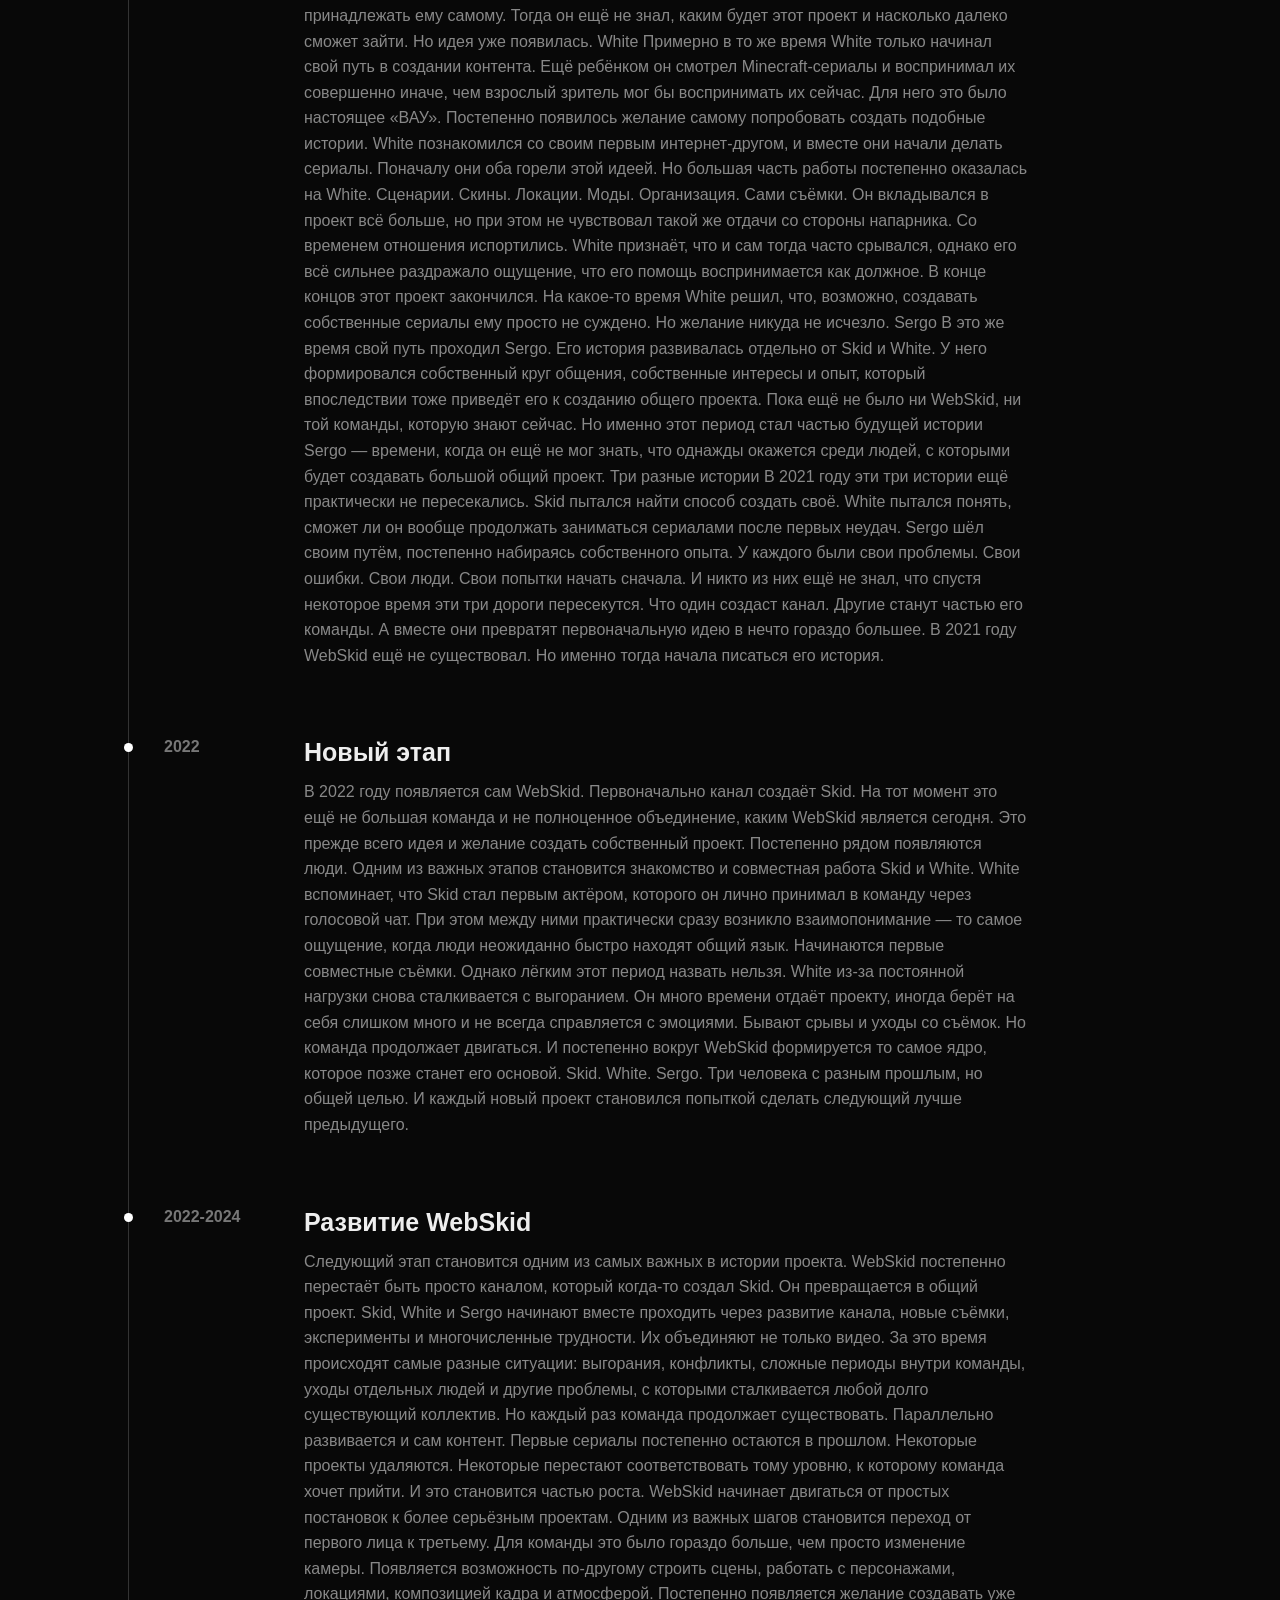
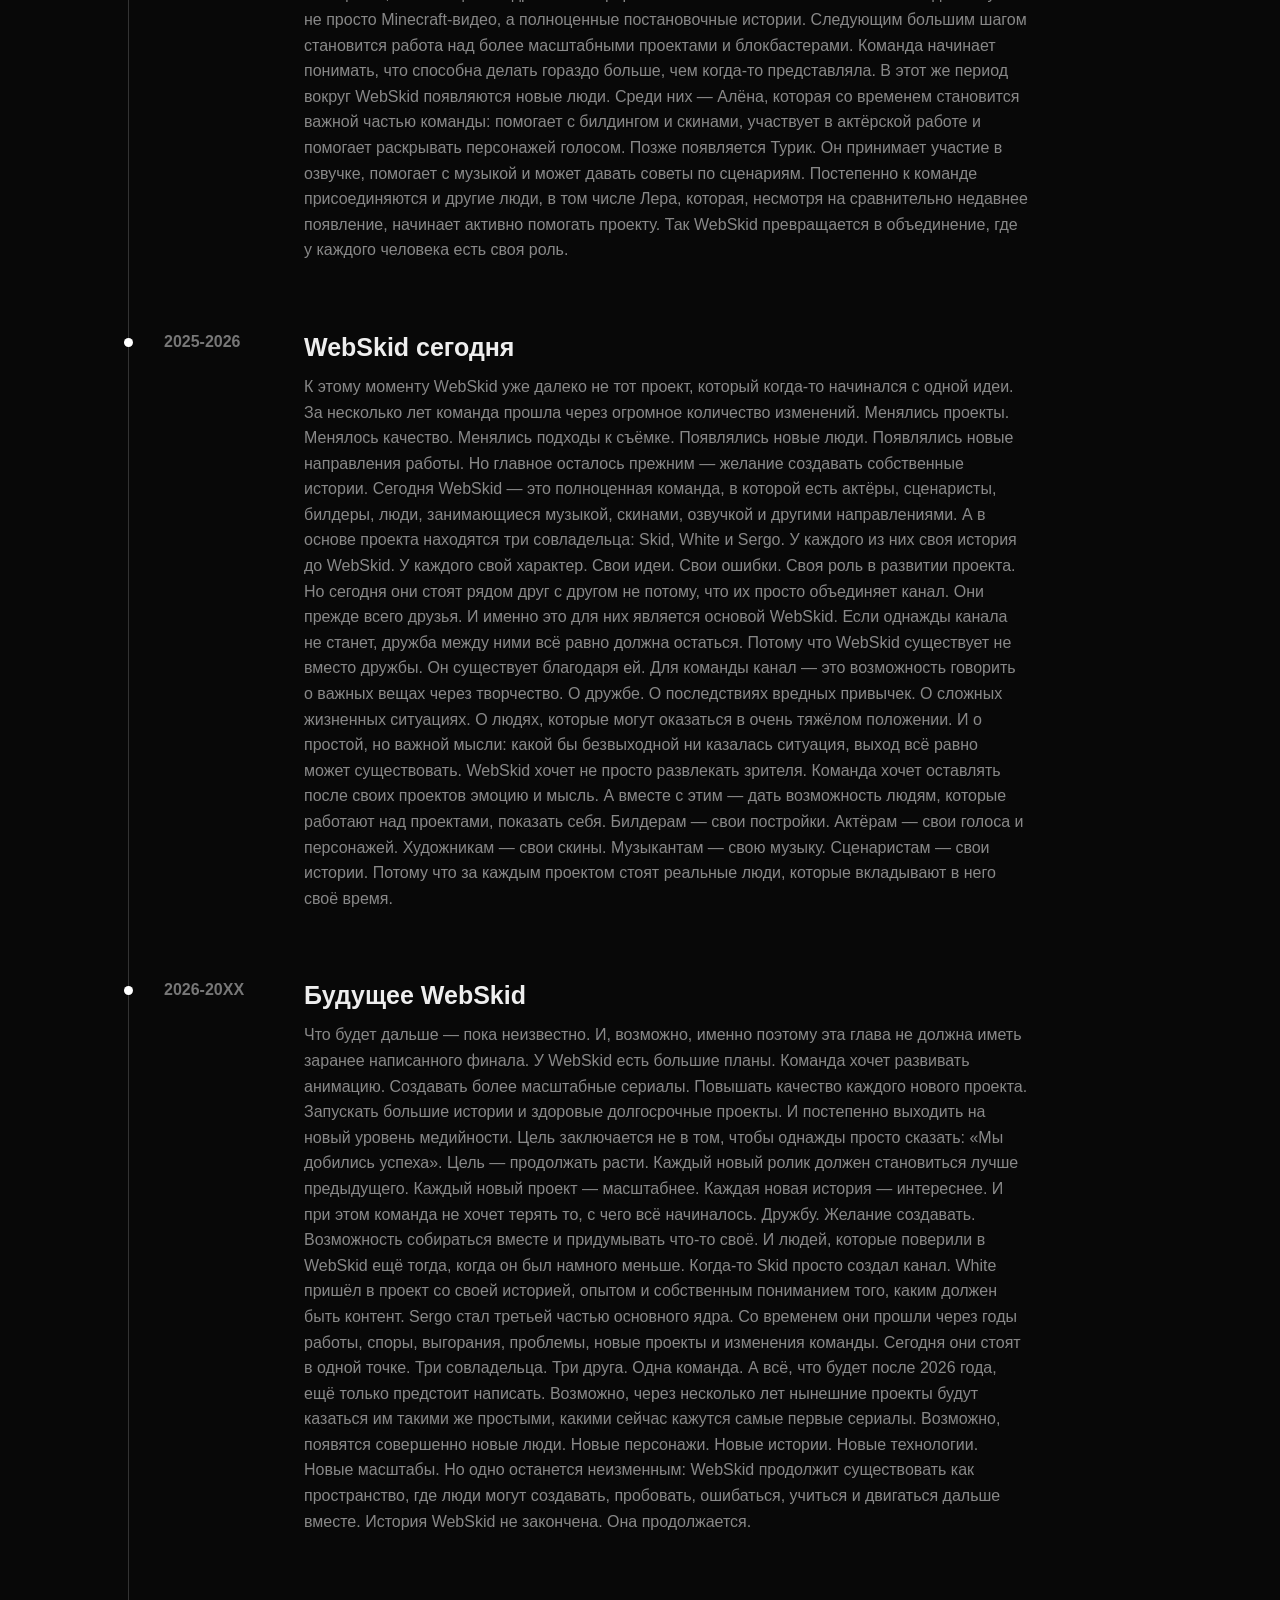
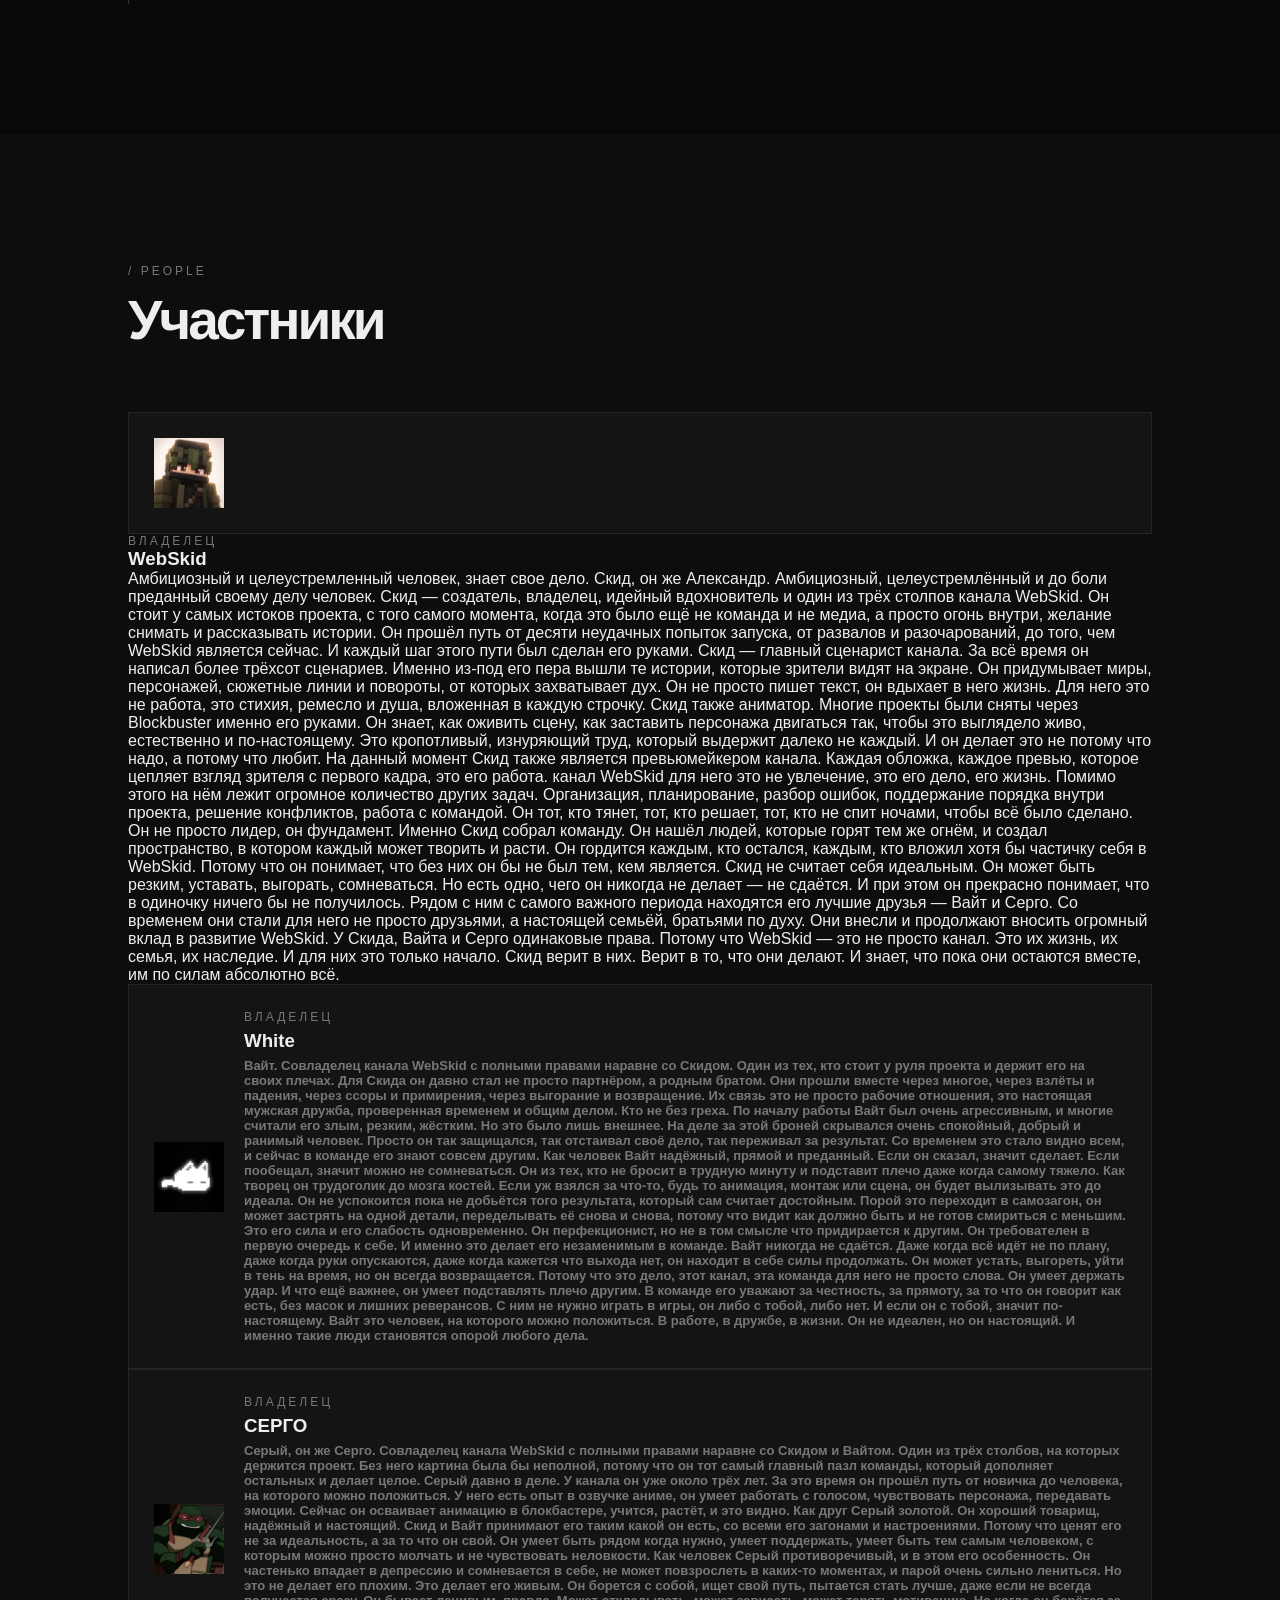
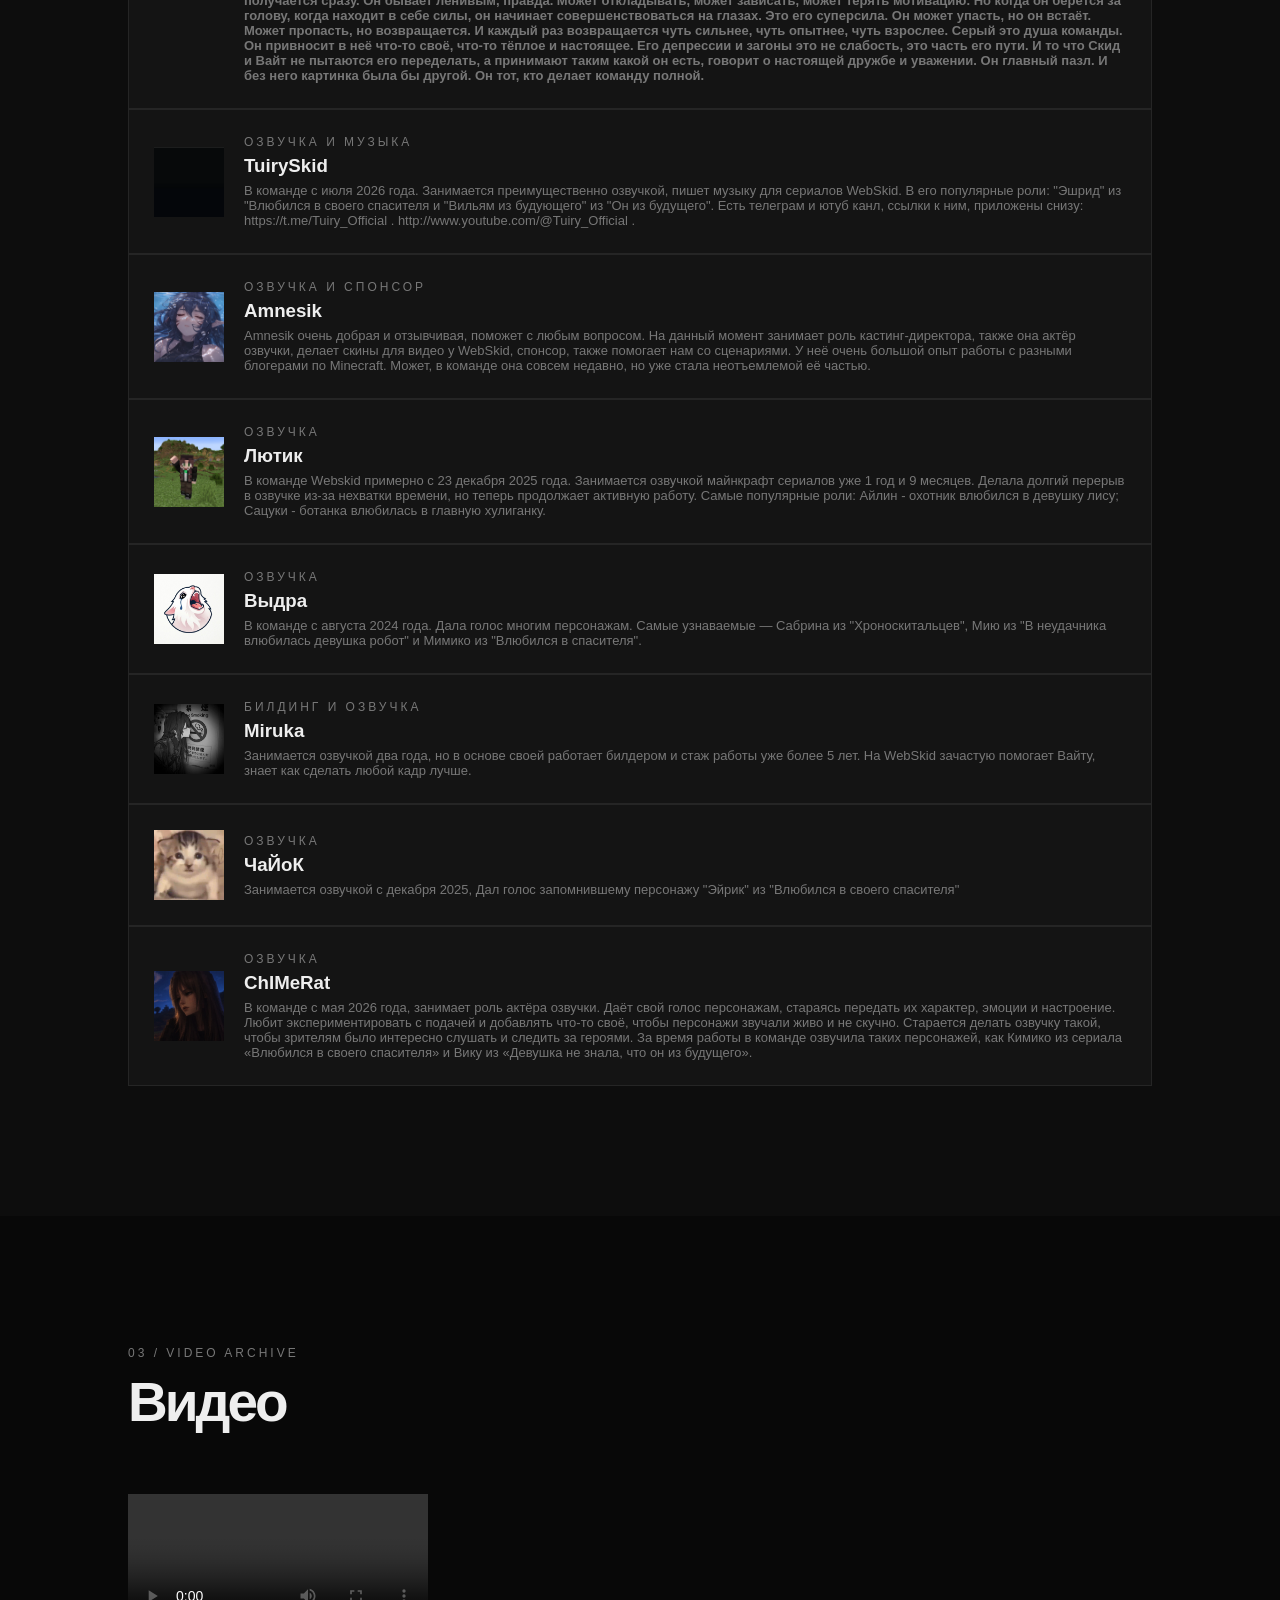
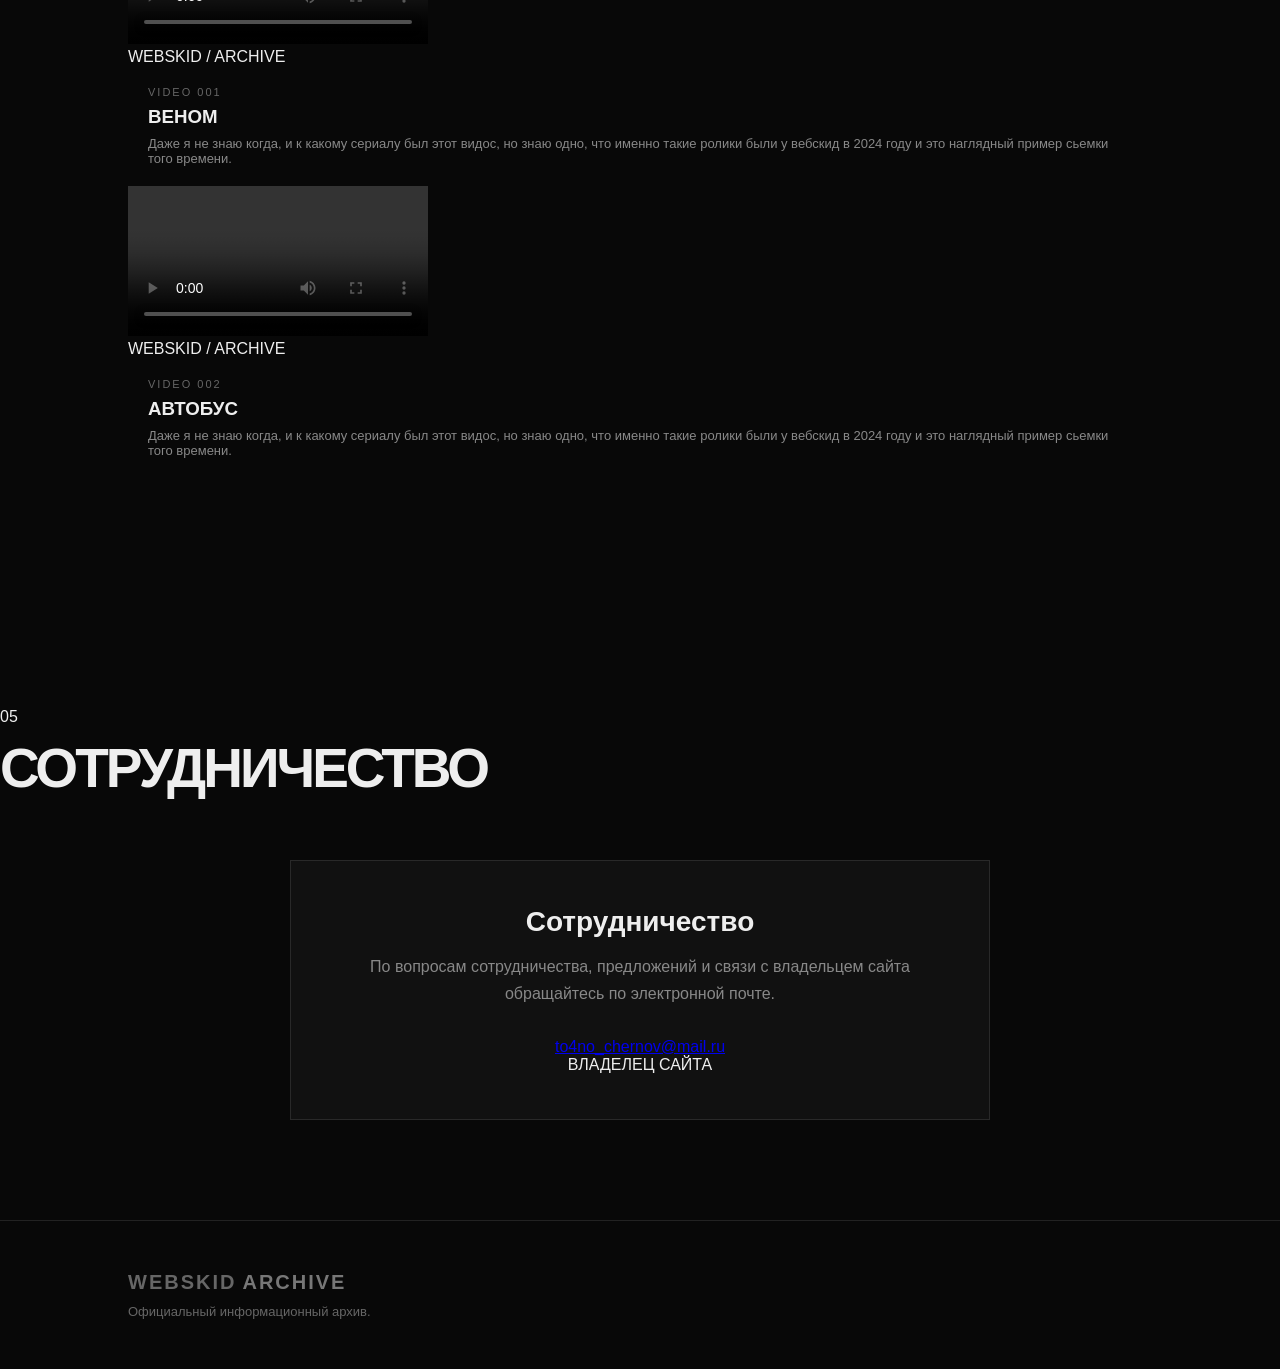
==== commit 9299e254: "Update index.html" ====
--- a/index.html
+++ b/index.html
@@ -327,7 +327,8 @@
             <div>
                 <p class="role">ОЗВУЧКА И СПОНСОР</p>
                 <h3>Amnesik</h3>
-                <p>Актёр озвучки, делает скины для видео у WebSkid, спонсор, большой опыт в работе с майнкрафтерами. Никто не знает сколько она работает в команде, но она уже стала неотъемлимой ее частью. </p>
+                <p>Amnesik очень добрая и отзывчивая, поможет с любым вопросом. На данный момент занимает роль кастинг-директора, также она актёр озвучки, делает скины для видео у WebSkid, спонсор, также помогает нам со сценариями. У неё очень большой опыт работы с разными блогерами по Minecraft. Может, в команде она совсем недавно, но уже стала неотъемлемой её частью.</p>
+				
             </div>
         </article>
 <article class="member-card">
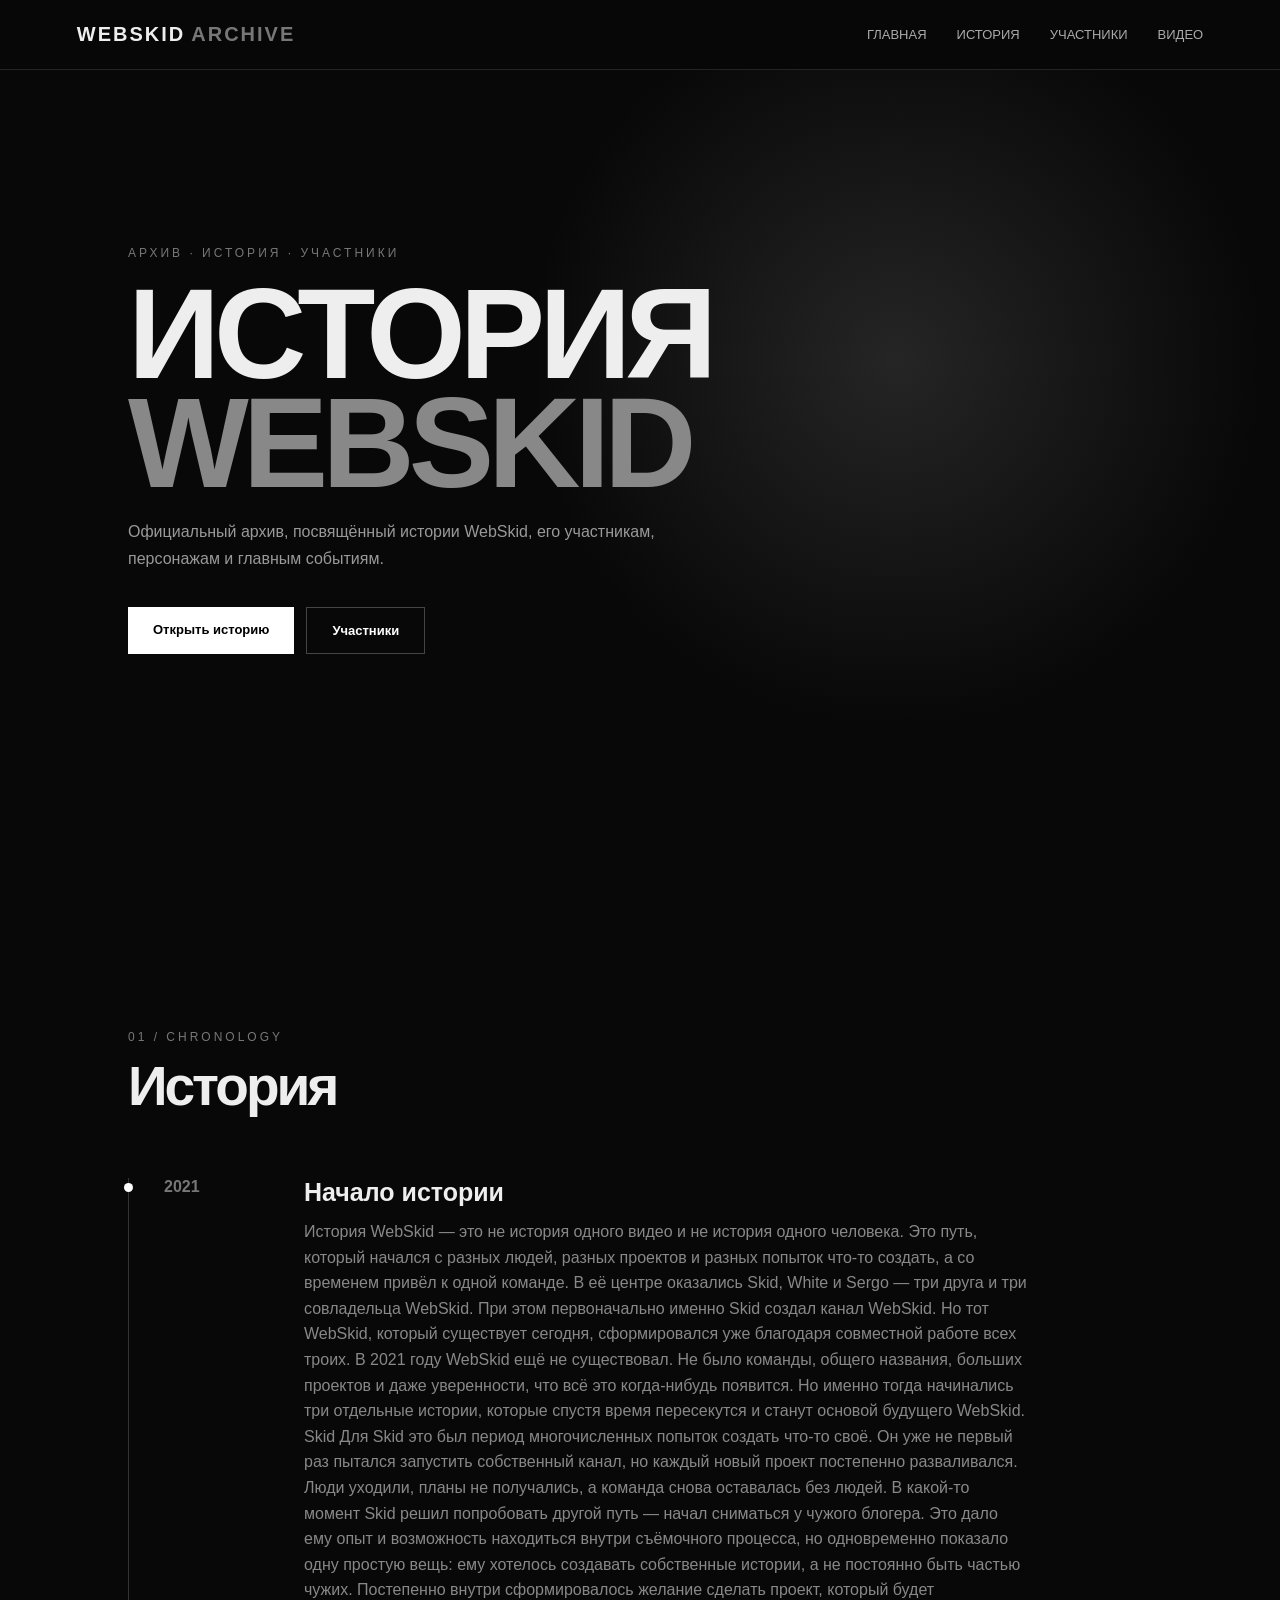
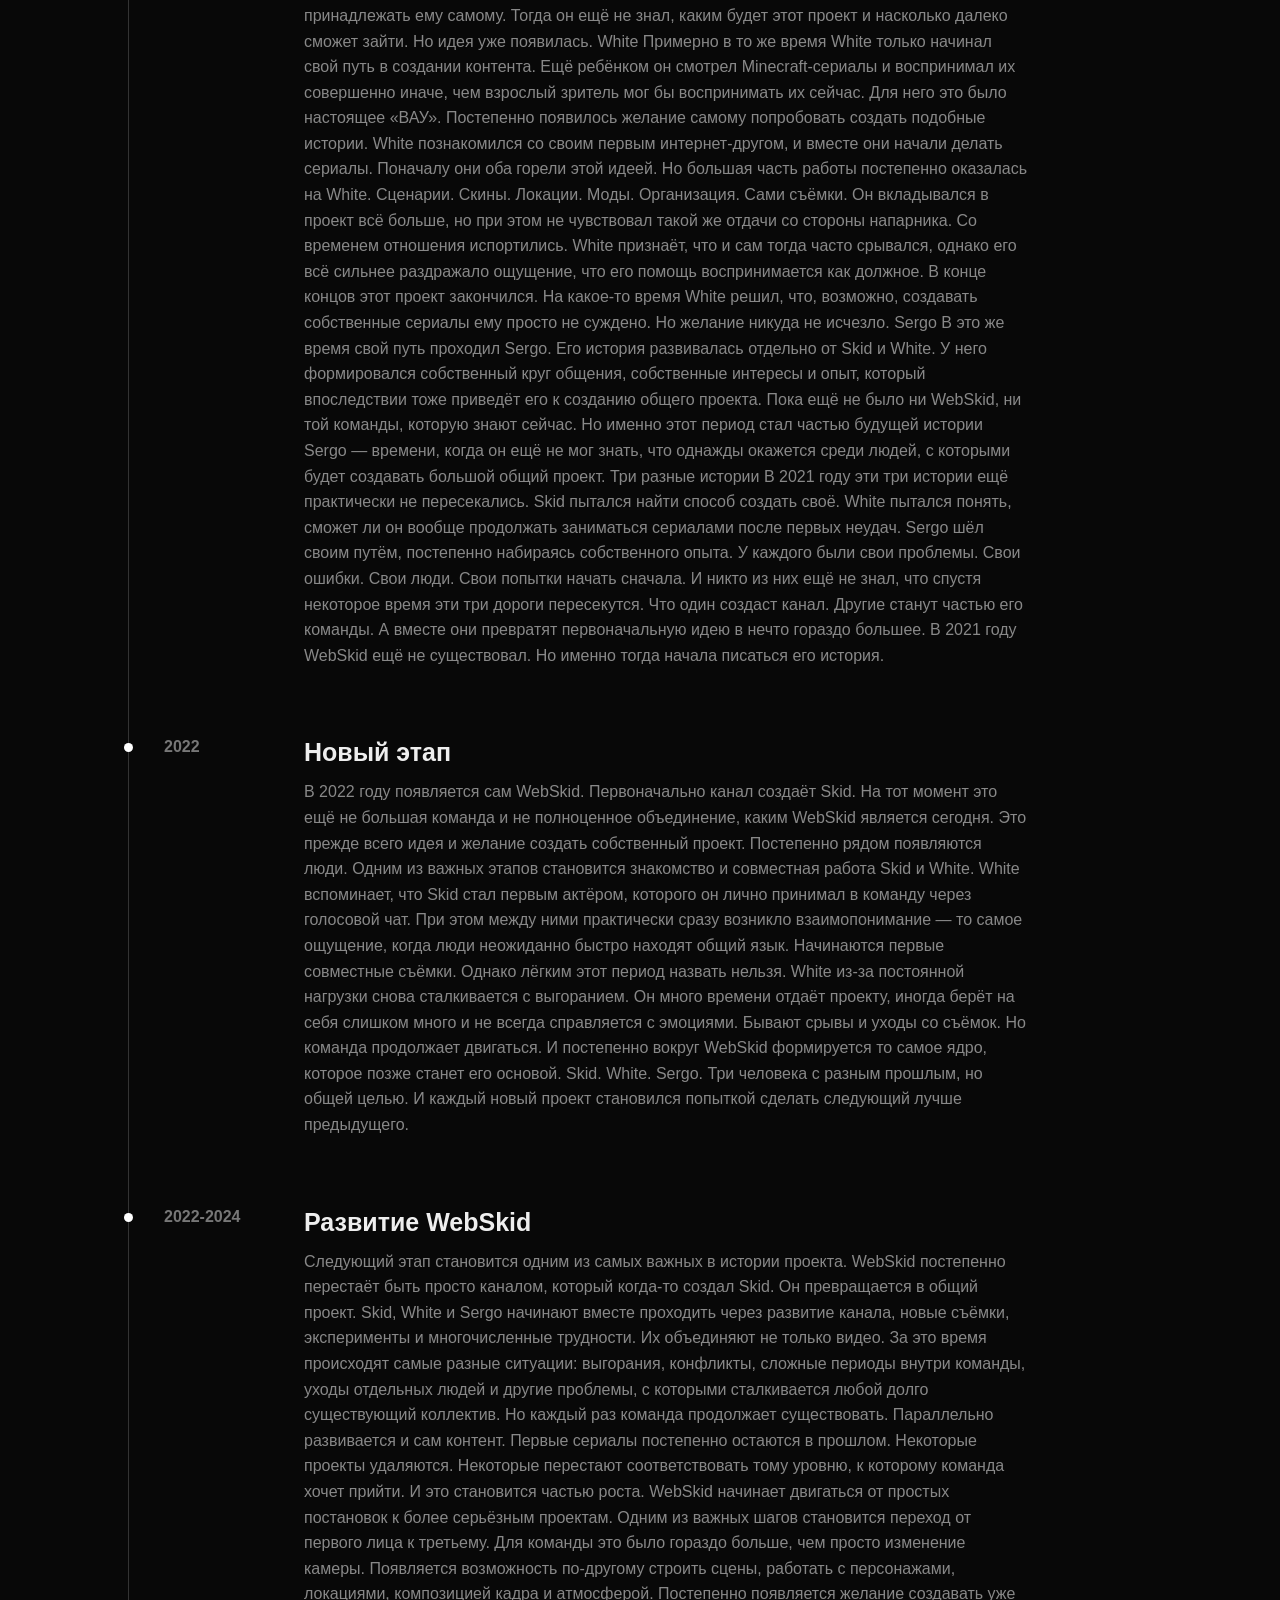
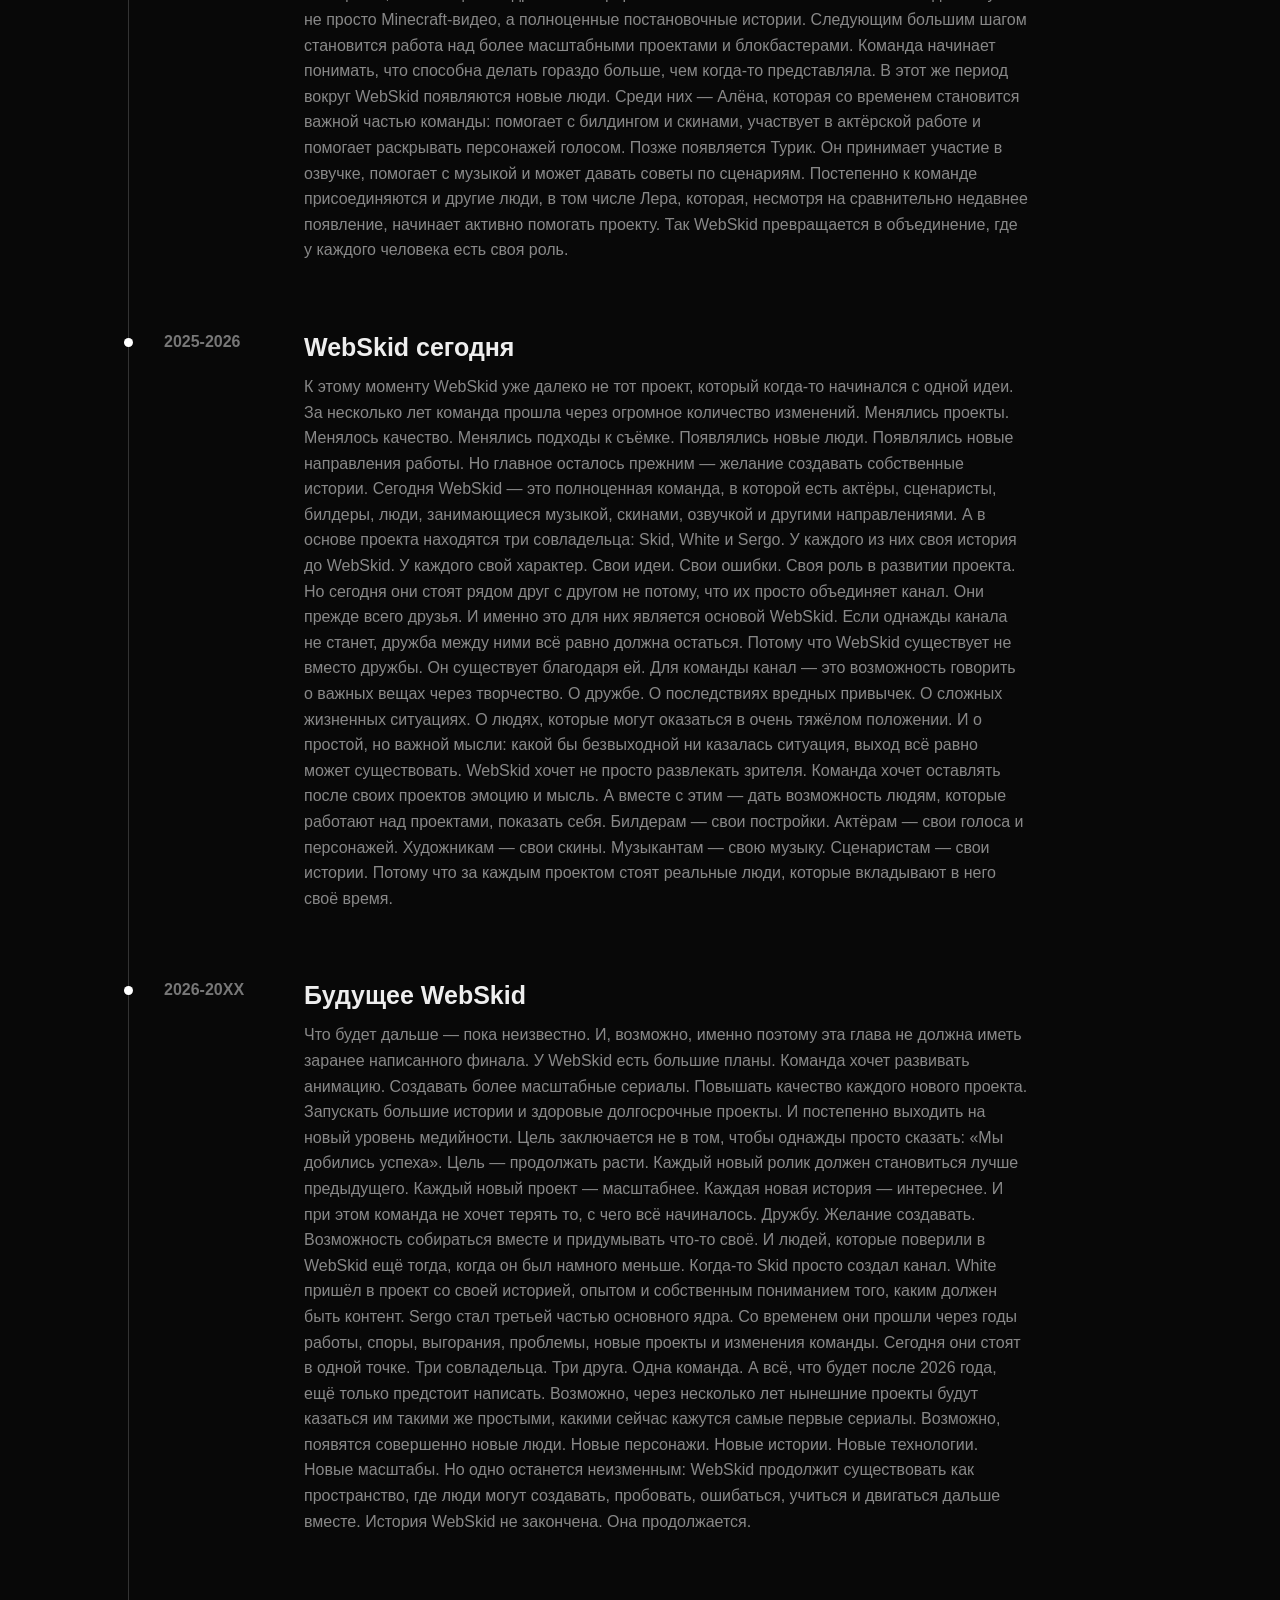
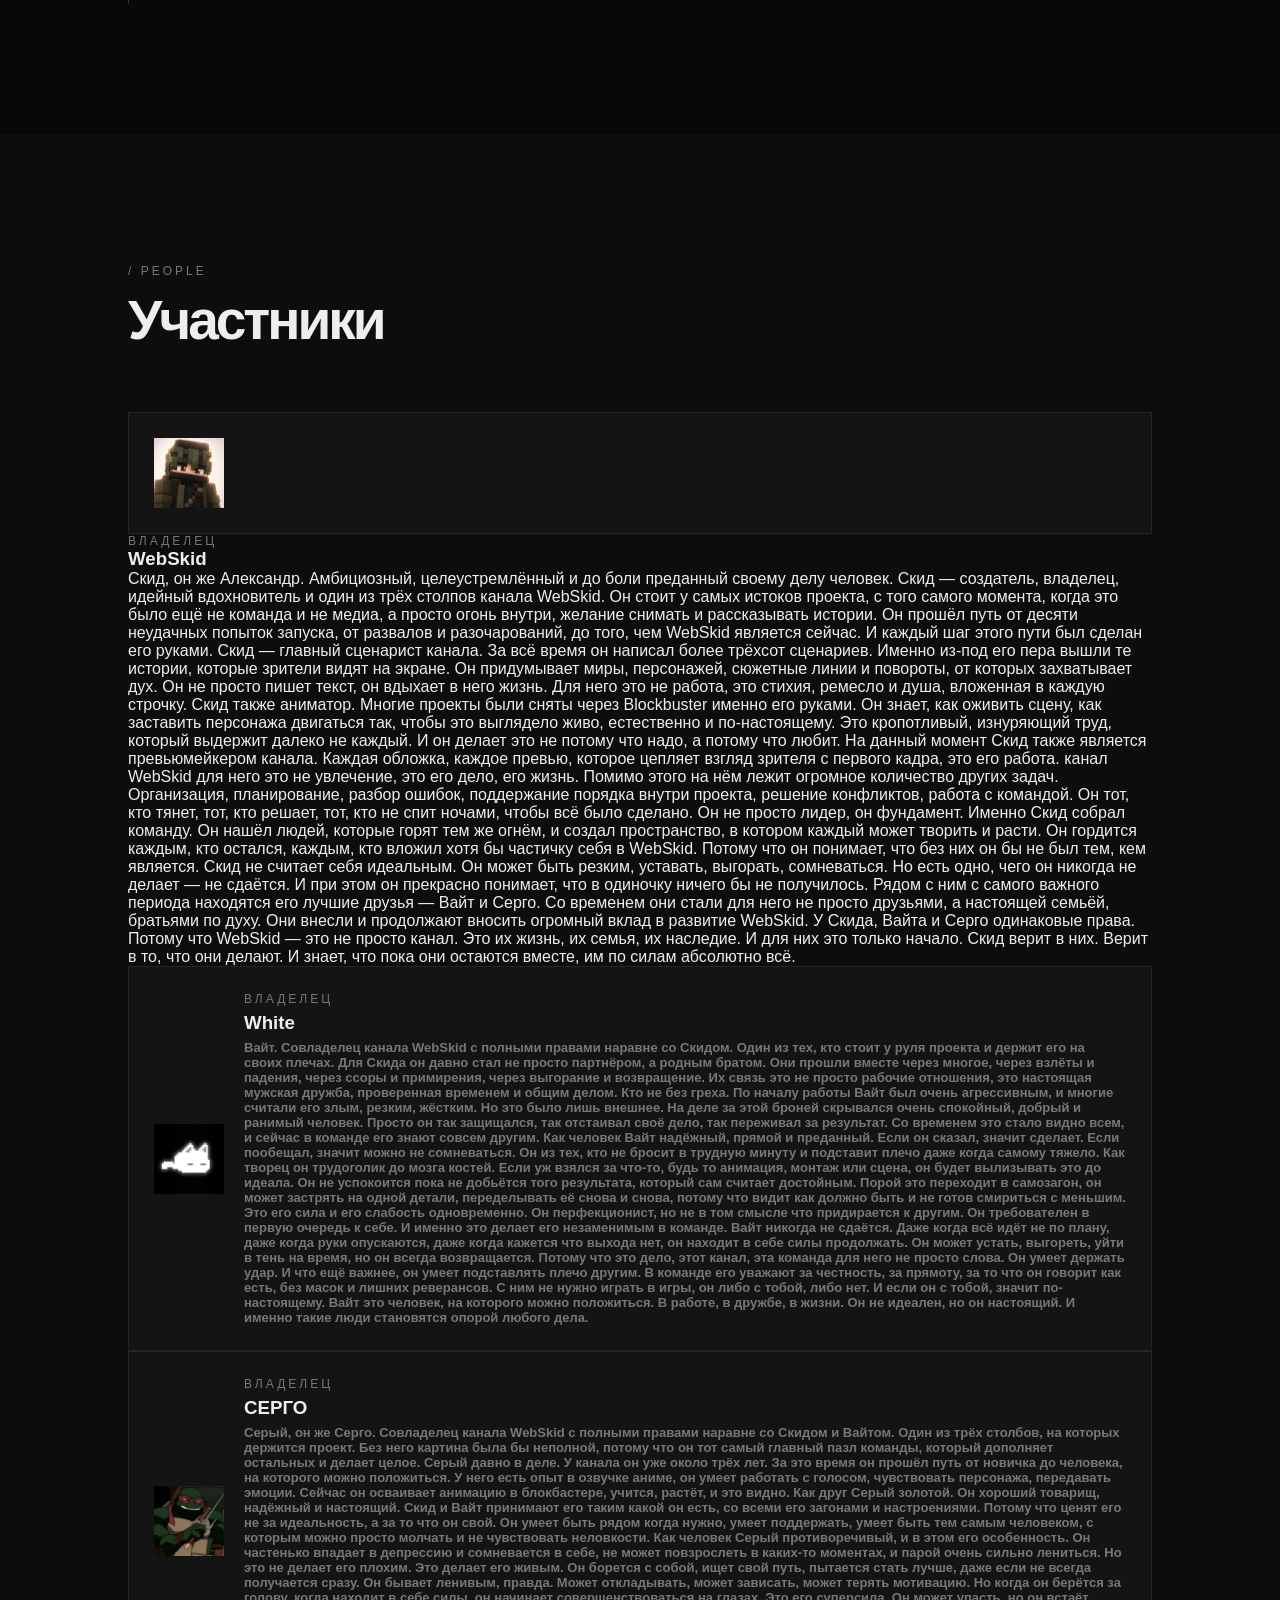
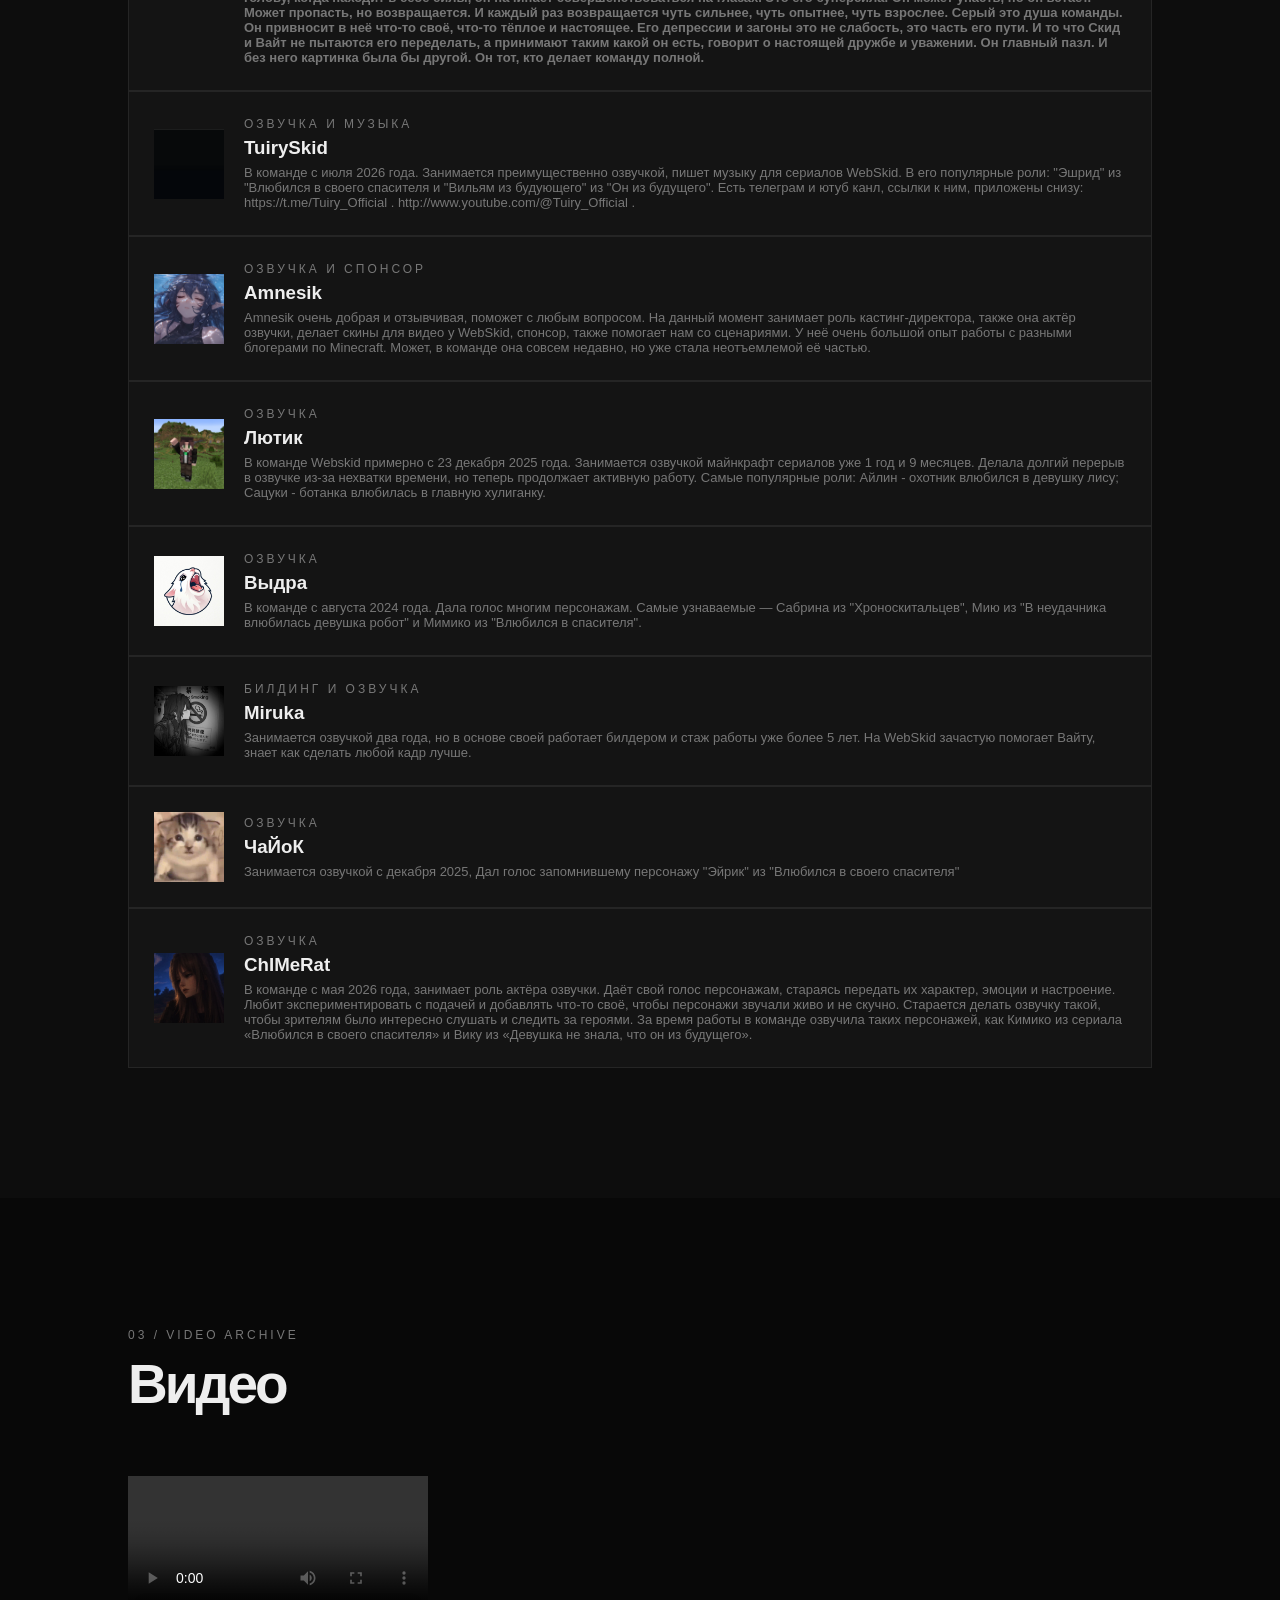
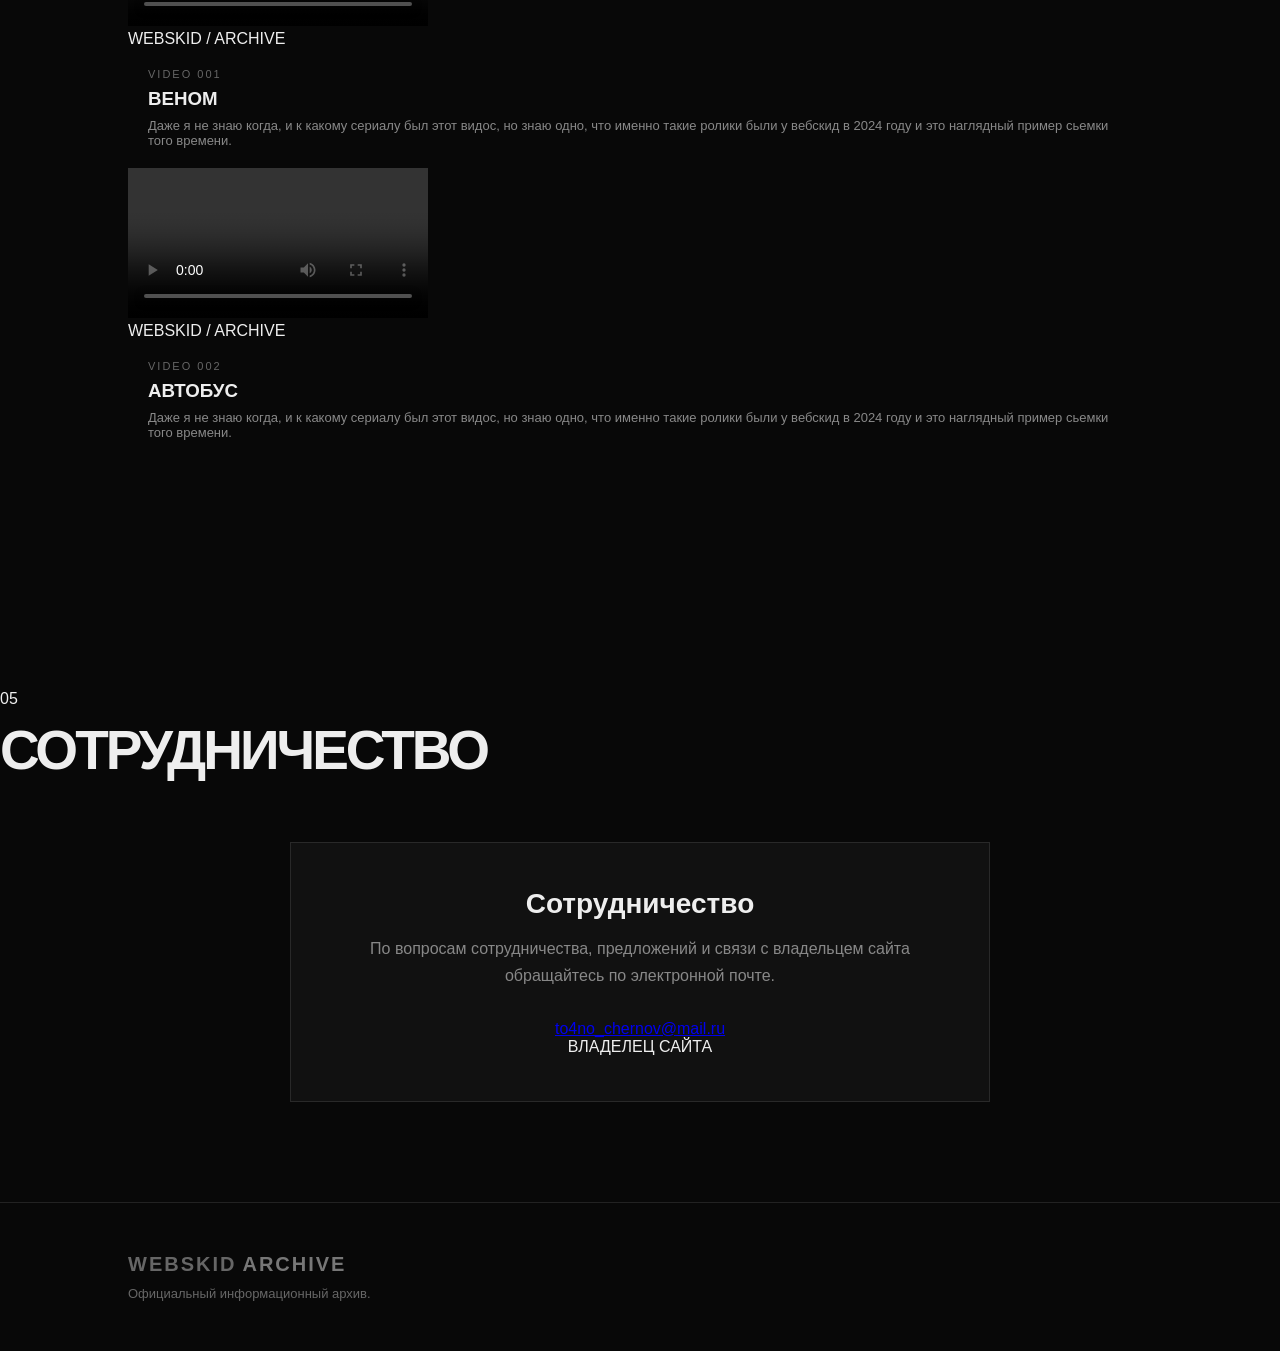
==== commit c4515614: "Update index.html" ====
--- a/index.html
+++ b/index.html
@@ -288,7 +288,7 @@
             <div>
                 <p class="role">ВЛАДЕЛЕЦ</p>
                 <h3>WebSkid</h3>
-                <p>Амбициозный и целеустремленный человек, знает свое дело. Скид, он же Александр. Амбициозный, целеустремлённый и до боли преданный своему делу человек. Скид — создатель, владелец, идейный вдохновитель и один из трёх столпов канала WebSkid. Он стоит у самых истоков проекта, с того самого момента, когда это было ещё не команда и не медиа, а просто огонь внутри, желание снимать и рассказывать истории. Он прошёл путь от десяти неудачных попыток запуска, от развалов и разочарований, до того, чем WebSkid является сейчас. И каждый шаг этого пути был сделан его руками. Скид — главный сценарист канала. За всё время он написал более трёхсот сценариев. Именно из-под его пера вышли те истории, которые зрители видят на экране. Он придумывает миры, персонажей, сюжетные линии и повороты, от которых захватывает дух. Он не просто пишет текст, он вдыхает в него жизнь. Для него это не работа, это стихия, ремесло и душа, вложенная в каждую строчку. Скид также аниматор. Многие проекты были сняты через Blockbuster именно его руками. Он знает, как оживить сцену, как заставить персонажа двигаться так, чтобы это выглядело живо, естественно и по-настоящему. Это кропотливый, изнуряющий труд, который выдержит далеко не каждый. И он делает это не потому что надо, а потому что любит. На данный момент Скид также является превьюмейкером канала. Каждая обложка, каждое превью, которое цепляет взгляд зрителя с первого кадра, это его работа. канал WebSkid для него это не увлечение, это его дело, его жизнь. Помимо этого на нём лежит огромное количество других задач. Организация, планирование, разбор ошибок, поддержание порядка внутри проекта, решение конфликтов, работа с командой. Он тот, кто тянет, тот, кто решает, тот, кто не спит ночами, чтобы всё было сделано. Он не просто лидер, он фундамент. Именно Скид собрал команду. Он нашёл людей, которые горят тем же огнём, и создал пространство, в котором каждый может творить и расти. Он гордится каждым, кто остался, каждым, кто вложил хотя бы частичку себя в WebSkid. Потому что он понимает, что без них он бы не был тем, кем является. Скид не считает себя идеальным. Он может быть резким, уставать, выгорать, сомневаться. Но есть одно, чего он никогда не делает — не сдаётся. И при этом он прекрасно понимает, что в одиночку ничего бы не получилось. Рядом с ним с самого важного периода находятся его лучшие друзья — Вайт и Серго. Со временем они стали для него не просто друзьями, а настоящей семьёй, братьями по духу. Они внесли и продолжают вносить огромный вклад в развитие WebSkid. У Скида, Вайта и Серго одинаковые права. Потому что WebSkid — это не просто канал. Это их жизнь, их семья, их наследие. И для них это только начало. Скид верит в них. Верит в то, что они делают. И знает, что пока они остаются вместе, им по силам абсолютно всё.</p>
+                <p>Скид, он же Александр. Амбициозный, целеустремлённый и до боли преданный своему делу человек. Скид — создатель, владелец, идейный вдохновитель и один из трёх столпов канала WebSkid. Он стоит у самых истоков проекта, с того самого момента, когда это было ещё не команда и не медиа, а просто огонь внутри, желание снимать и рассказывать истории. Он прошёл путь от десяти неудачных попыток запуска, от развалов и разочарований, до того, чем WebSkid является сейчас. И каждый шаг этого пути был сделан его руками. Скид — главный сценарист канала. За всё время он написал более трёхсот сценариев. Именно из-под его пера вышли те истории, которые зрители видят на экране. Он придумывает миры, персонажей, сюжетные линии и повороты, от которых захватывает дух. Он не просто пишет текст, он вдыхает в него жизнь. Для него это не работа, это стихия, ремесло и душа, вложенная в каждую строчку. Скид также аниматор. Многие проекты были сняты через Blockbuster именно его руками. Он знает, как оживить сцену, как заставить персонажа двигаться так, чтобы это выглядело живо, естественно и по-настоящему. Это кропотливый, изнуряющий труд, который выдержит далеко не каждый. И он делает это не потому что надо, а потому что любит. На данный момент Скид также является превьюмейкером канала. Каждая обложка, каждое превью, которое цепляет взгляд зрителя с первого кадра, это его работа. канал WebSkid для него это не увлечение, это его дело, его жизнь. Помимо этого на нём лежит огромное количество других задач. Организация, планирование, разбор ошибок, поддержание порядка внутри проекта, решение конфликтов, работа с командой. Он тот, кто тянет, тот, кто решает, тот, кто не спит ночами, чтобы всё было сделано. Он не просто лидер, он фундамент. Именно Скид собрал команду. Он нашёл людей, которые горят тем же огнём, и создал пространство, в котором каждый может творить и расти. Он гордится каждым, кто остался, каждым, кто вложил хотя бы частичку себя в WebSkid. Потому что он понимает, что без них он бы не был тем, кем является. Скид не считает себя идеальным. Он может быть резким, уставать, выгорать, сомневаться. Но есть одно, чего он никогда не делает — не сдаётся. И при этом он прекрасно понимает, что в одиночку ничего бы не получилось. Рядом с ним с самого важного периода находятся его лучшие друзья — Вайт и Серго. Со временем они стали для него не просто друзьями, а настоящей семьёй, братьями по духу. Они внесли и продолжают вносить огромный вклад в развитие WebSkid. У Скида, Вайта и Серго одинаковые права. Потому что WebSkid — это не просто канал. Это их жизнь, их семья, их наследие. И для них это только начало. Скид верит в них. Верит в то, что они делают. И знает, что пока они остаются вместе, им по силам абсолютно всё.</p>
             </div>
         </article>
 
